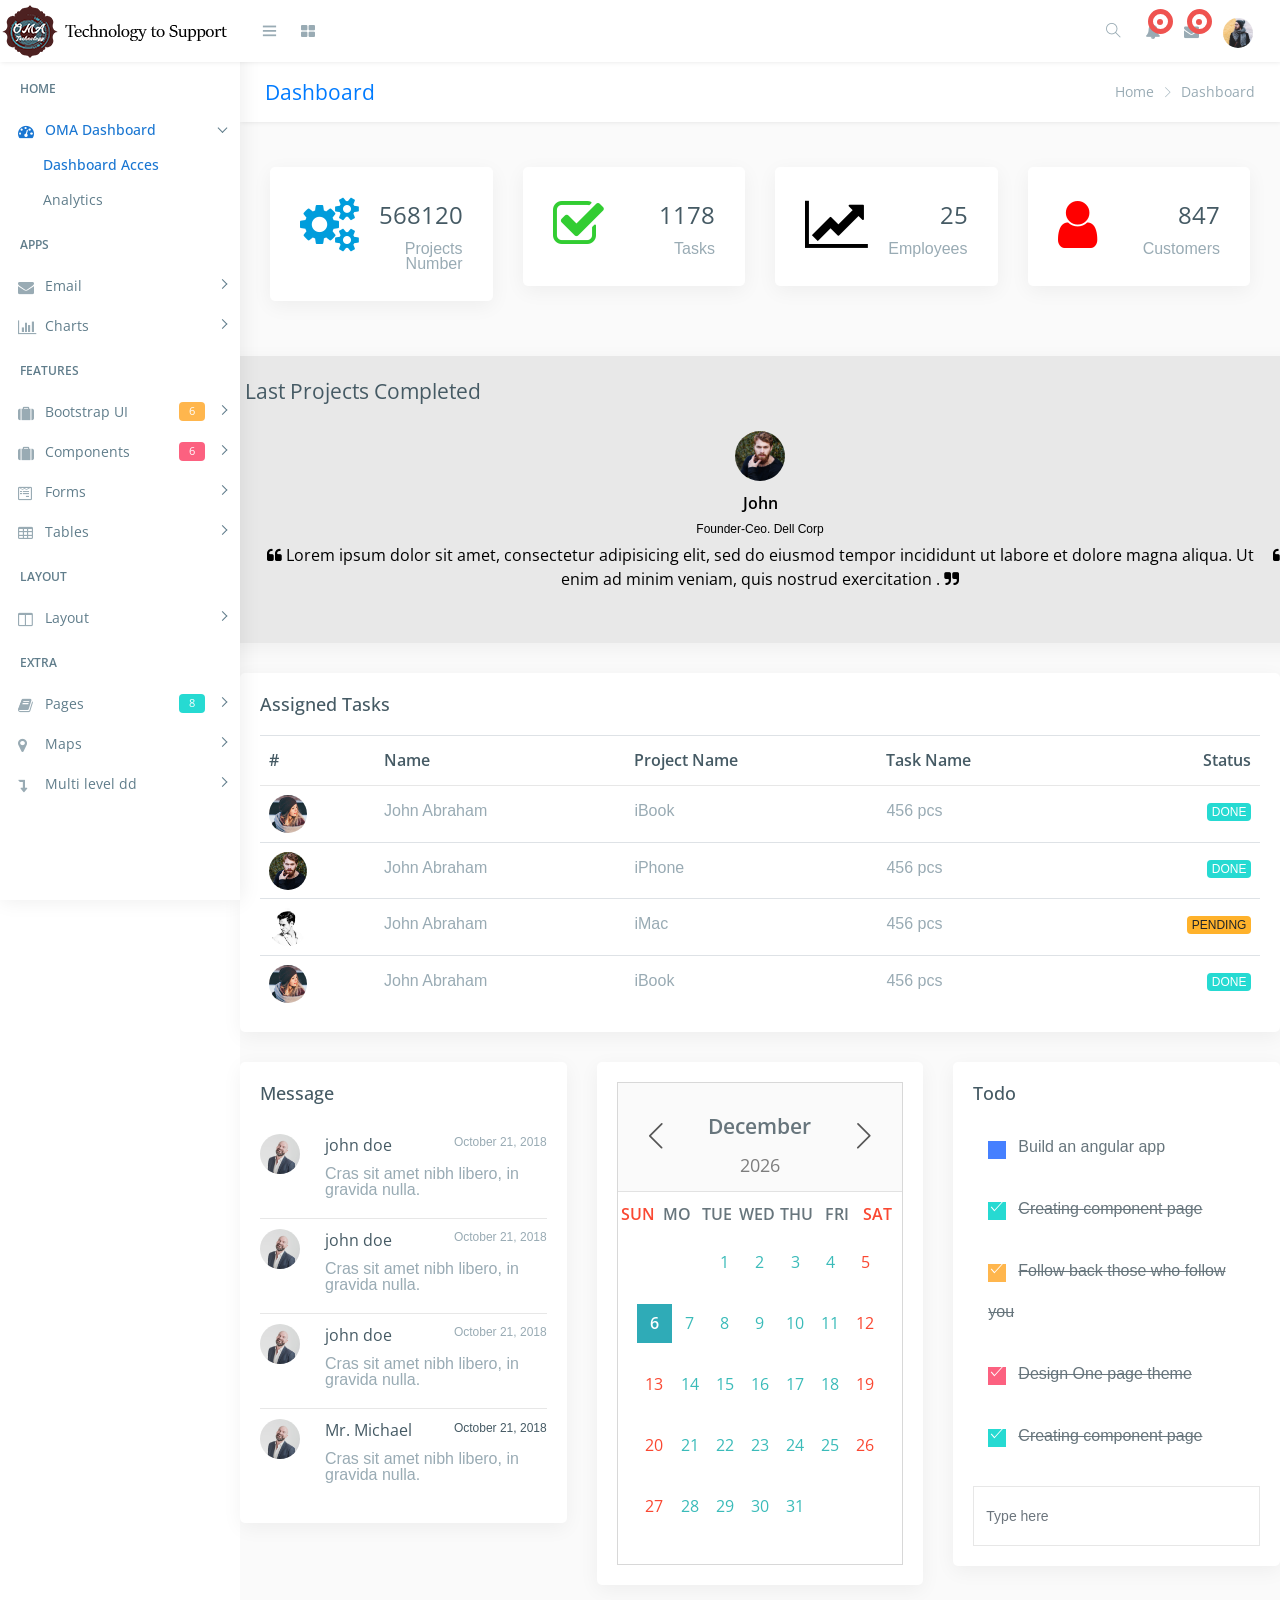
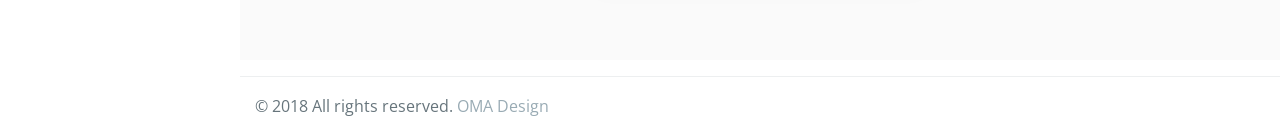
==== servlet2/src/main/webapp/PanelWeb/index.html @ 23dcfbc8 "Database r" ====
<!DOCTYPE html>
<html lang="en">

<head>
    <meta charset="utf-8">
    <meta http-equiv="X-UA-Compatible" content="IE=edge">
    <!-- Tell the browser to be responsive to screen width -->
    <meta name="viewport" content="width=device-width, initial-scale=1">
    <meta name="description" content="">
    <meta name="author" content="">
    <!-- Favicon icon -->
    <link rel="icon" type="image/png" sizes="16x16" href="images/favicon.png">
    <title>Technology to Support Open Managing Applicaton </title>
    <!-- Bootstrap Core CSS -->
    <link href="css/lib/bootstrap/bootstrap.min.css" rel="stylesheet">

    <!-- Custom CSS -->



    <link href="css/lib/calendar2/semantic.ui.min.css" rel="stylesheet">
    <link href="css/lib/calendar2/pignose.calendar.min.css" rel="stylesheet">
    <link href="css/lib/owl.carousel.min.css" rel="stylesheet" />
    <link href="css/lib/owl.theme.default.min.css" rel="stylesheet" />
    <link href="css/helper.css" rel="stylesheet">
    <link href="css/style.css" rel="stylesheet">
    <meta name="viewport" content="width=device-width, initial-scale=1">






    <!-- HTML5 Shim and Respond.js IE8 support of HTML5 elements and media queries -->
    <!-- WARNING: Respond.js doesn't work if you view the page via file:** -->
    <!--[if lt IE 9]>
    <script src="https:**oss.maxcdn.com/libs/html5shiv/3.7.0/html5shiv.js"></script>
    <script src="https:**oss.maxcdn.com/libs/respond.js/1.4.2/respond.min.js"></script>
    <![endif]-->
</head>

<body class="fix-header fix-sidebar">
<!-- Preloader - style you can find in spinners.css -->
<div class="preloader">
    <svg class="circular" viewBox="25 25 50 50">
        <circle class="path" cx="50" cy="50" r="20" fill="none" stroke-width="2" stroke-miterlimit="10" /> </svg>
</div>
<!-- Main wrapper  -->
<div id="main-wrapper">
    <!-- header header  -->
    <div class="header">
        <nav class="navbar top-navbar navbar-expand-md navbar-light">
            <!-- Logo -->
            <div class="navbar-header">
                <a class="navbar-brand" href="index.html">
                    <!-- Logo icon -->
                    <b><img src="images/logo.png" alt="homepage" class="dark-logo" /></b>
                    <!--End Logo icon -->
                    <!-- Logo text -->
                    <span><img src="images/logo-text.png" alt="homepage" class="dark-logo" /></span>
                </a>
            </div>
            <!-- End Logo -->
            <div class="navbar-collapse">
                <!-- toggle and nav items -->
                <ul class="navbar-nav mr-auto mt-md-0">
                    <!-- This is  -->
                    <li class="nav-item"> <a class="nav-link nav-toggler hidden-md-up text-muted  " href="javascript:void(0)"><i class="mdi mdi-menu"></i></a> </li>
                    <li class="nav-item m-l-10"> <a class="nav-link sidebartoggler hidden-sm-down text-muted  " href="javascript:void(0)"><i class="ti-menu"></i></a> </li>
                    <!-- Messages -->
                    <li class="nav-item dropdown mega-dropdown"> <a class="nav-link dropdown-toggle text-muted  " href="#" data-toggle="dropdown" aria-haspopup="true" aria-expanded="false"><i class="fa fa-th-large"></i></a>
                        <div class="dropdown-menu animated zoomIn">
                            <ul class="mega-dropdown-menu row">


                                <li class="col-lg-3  m-b-30">
                                    <h4 class="m-b-20">CONTACT US</h4>
                                    <!-- Contact -->
                                    <form>
                                        <div class="form-group">
                                            <input type="text" class="form-control" id="exampleInputname1" placeholder="Enter Name"> </div>
                                        <div class="form-group">
                                            <input type="email" class="form-control" placeholder="Enter email"> </div>
                                        <div class="form-group">
                                            <textarea class="form-control" id="exampleTextarea" rows="3" placeholder="Message"></textarea>
                                        </div>
                                        <button type="submit" class="btn btn-info">Submit</button>
                                    </form>
                                </li>
                                <li class="col-lg-3 col-xlg-3 m-b-30">
                                    <h4 class="m-b-20">List style</h4>
                                    <!-- List style -->
                                    <ul class="list-style-none">
                                        <li><a href="javascript:void(0)"><i class="fa fa-check text-success"></i> This Is Another Link</a></li>
                                        <li><a href="javascript:void(0)"><i class="fa fa-check text-success"></i> This Is Another Link</a></li>
                                        <li><a href="javascript:void(0)"><i class="fa fa-check text-success"></i> This Is Another Link</a></li>
                                        <li><a href="javascript:void(0)"><i class="fa fa-check text-success"></i> This Is Another Link</a></li>
                                        <li><a href="javascript:void(0)"><i class="fa fa-check text-success"></i> This Is Another Link</a></li>
                                    </ul>
                                </li>
                                <li class="col-lg-3 col-xlg-3 m-b-30">
                                    <h4 class="m-b-20">List style</h4>
                                    <!-- List style -->
                                    <ul class="list-style-none">
                                        <li><a href="javascript:void(0)"><i class="fa fa-check text-success"></i> This Is Another Link</a></li>
                                        <li><a href="javascript:void(0)"><i class="fa fa-check text-success"></i> This Is Another Link</a></li>
                                        <li><a href="javascript:void(0)"><i class="fa fa-check text-success"></i> This Is Another Link</a></li>
                                        <li><a href="javascript:void(0)"><i class="fa fa-check text-success"></i> This Is Another Link</a></li>
                                        <li><a href="javascript:void(0)"><i class="fa fa-check text-success"></i> This Is Another Link</a></li>
                                    </ul>
                                </li>
                                <li class="col-lg-3 col-xlg-3 m-b-30">
                                    <h4 class="m-b-20">List style</h4>
                                    <!-- List style -->
                                    <ul class="list-style-none">
                                        <li><a href="javascript:void(0)"><i class="fa fa-check text-success"></i> This Is Another Link</a></li>
                                        <li><a href="javascript:void(0)"><i class="fa fa-check text-success"></i> This Is Another Link</a></li>
                                        <li><a href="javascript:void(0)"><i class="fa fa-check text-success"></i> This Is Another Link</a></li>
                                        <li><a href="javascript:void(0)"><i class="fa fa-check text-success"></i> This Is Another Link</a></li>
                                        <li><a href="javascript:void(0)"><i class="fa fa-check text-success"></i> This Is Another Link</a></li>
                                    </ul>
                                </li>
                            </ul>
                        </div>
                    </li>
                    <!-- End Messages -->
                </ul>
                <!-- User profile and search -->
                <ul class="navbar-nav my-lg-0">

                    <!-- Search -->
                    <li class="nav-item hidden-sm-down search-box"> <a class="nav-link hidden-sm-down text-muted  " href="javascript:void(0)"><i class="ti-search"></i></a>
                        <form class="app-search">
                            <input type="text" class="form-control" placeholder="Search here"> <a class="srh-btn"><i class="ti-close"></i></a> </form>
                    </li>
                    <!-- Comment -->
                    <li class="nav-item dropdown">
                        <a class="nav-link dropdown-toggle text-muted text-muted  " href="#" data-toggle="dropdown" aria-haspopup="true" aria-expanded="false"> <i class="fa fa-bell"></i>
                            <div class="notify"> <span class="heartbit"></span> <span class="point"></span> </div>
                        </a>
                        <div class="dropdown-menu dropdown-menu-right mailbox animated zoomIn">
                            <ul>
                                <li>
                                    <div class="drop-title">Notifications</div>
                                </li>
                                <li>
                                    <div class="message-center">
                                        <!-- Message -->
                                        <a href="#">
                                            <div class="btn btn-danger btn-circle m-r-10"><i class="fa fa-link"></i></div>
                                            <div class="mail-contnet">
                                                <h5>This is title</h5> <span class="mail-desc">Just see the my new admin!</span> <span class="time">9:30 AM</span>
                                            </div>
                                        </a>
                                        <!-- Message -->
                                        <a href="#">
                                            <div class="btn btn-success btn-circle m-r-10"><i class="ti-calendar"></i></div>
                                            <div class="mail-contnet">
                                                <h5>This is another title</h5> <span class="mail-desc">Just a reminder that you have event</span> <span class="time">9:10 AM</span>
                                            </div>
                                        </a>
                                        <!-- Message -->
                                        <a href="#">
                                            <div class="btn btn-info btn-circle m-r-10"><i class="ti-settings"></i></div>
                                            <div class="mail-contnet">
                                                <h5>This is title</h5> <span class="mail-desc">You can customize this template as you want</span> <span class="time">9:08 AM</span>
                                            </div>
                                        </a>
                                        <!-- Message -->
                                        <a href="#">
                                            <div class="btn btn-primary btn-circle m-r-10"><i class="ti-user"></i></div>
                                            <div class="mail-contnet">
                                                <h5>This is another title</h5> <span class="mail-desc">Just see the my admin!</span> <span class="time">9:02 AM</span>
                                            </div>
                                        </a>
                                    </div>
                                </li>
                                <li>
                                    <a class="nav-link text-center" href="javascript:void(0);"> <strong>Check all notifications</strong> <i class="fa fa-angle-right"></i> </a>
                                </li>
                            </ul>
                        </div>
                    </li>
                    <!-- End Comment -->
                    <!-- Messages -->
                    <li class="nav-item dropdown">
                        <a class="nav-link dropdown-toggle text-muted  " href="#" id="2" data-toggle="dropdown" aria-haspopup="true" aria-expanded="false"> <i class="fa fa-envelope"></i>
                            <div class="notify"> <span class="heartbit"></span> <span class="point"></span> </div>
                        </a>
                        <div class="dropdown-menu dropdown-menu-right mailbox animated zoomIn" aria-labelledby="2">
                            <ul>
                                <li>
                                    <div class="drop-title">You have 4 new messages</div>
                                </li>
                                <li>
                                    <div class="message-center">
                                        <!-- Message -->
                                        <a href="#">
                                            <div class="user-img"> <img src="images/users/5.jpg" alt="user" class="img-circle"> <span class="profile-status online pull-right"></span> </div>
                                            <div class="mail-contnet">
                                                <h5>Michael Qin</h5> <span class="mail-desc">Just see the my admin!</span> <span class="time">9:30 AM</span>
                                            </div>
                                        </a>
                                        <!-- Message -->
                                        <a href="#">
                                            <div class="user-img"> <img src="images/users/2.jpg" alt="user" class="img-circle"> <span class="profile-status busy pull-right"></span> </div>
                                            <div class="mail-contnet">
                                                <h5>John Doe</h5> <span class="mail-desc">I've sung a song! See you at</span> <span class="time">9:10 AM</span>
                                            </div>
                                        </a>
                                        <!-- Message -->
                                        <a href="#">
                                            <div class="user-img"> <img src="images/users/3.jpg" alt="user" class="img-circle"> <span class="profile-status away pull-right"></span> </div>
                                            <div class="mail-contnet">
                                                <h5>Mr. John</h5> <span class="mail-desc">I am a singer!</span> <span class="time">9:08 AM</span>
                                            </div>
                                        </a>
                                        <!-- Message -->
                                        <a href="#">
                                            <div class="user-img"> <img src="images/users/4.jpg" alt="user" class="img-circle"> <span class="profile-status offline pull-right"></span> </div>
                                            <div class="mail-contnet">
                                                <h5>Michael Qin</h5> <span class="mail-desc">Just see the my admin!</span> <span class="time">9:02 AM</span>
                                            </div>
                                        </a>
                                    </div>
                                </li>
                                <li>
                                    <a class="nav-link text-center" href="javascript:void(0);"> <strong>See all e-Mails</strong> <i class="fa fa-angle-right"></i> </a>
                                </li>
                            </ul>
                        </div>
                    </li>
                    <!-- End Messages -->
                    <!-- Profile -->
                    <li class="nav-item dropdown">
                        <a class="nav-link dropdown-toggle text-muted  " href="#" data-toggle="dropdown" aria-haspopup="true" aria-expanded="false"><img src="images/users/5.jpg" alt="user" class="profile-pic" /></a>
                        <div class="dropdown-menu dropdown-menu-right animated zoomIn">
                            <ul class="dropdown-user">
                                <li><a href="#"><i class="ti-user"></i> Profile</a></li>
                                <li><a href="#"><i class="ti-wallet"></i> Balance</a></li>
                                <li><a href="#"><i class="ti-email"></i> Inbox</a></li>
                                <li><a href="#"><i class="ti-settings"></i> Setting</a></li>
                                <li><a href="../index.jsp"><i class="fa fa-power-off"></i> Logout</a></li>
                            </ul>
                        </div>
                    </li>
                </ul>
            </div>
        </nav>
    </div>
    <!-- End header header -->
    <!-- Left Sidebar  -->
    <div class="left-sidebar">
        <!-- Sidebar scroll-->
        <div class="scroll-sidebar">
            <!-- Sidebar navigation-->
            <nav class="sidebar-nav">
                <ul id="sidebarnav">
                    <li class="nav-devider"></li>
                    <li class="nav-label">Home</li>
                    <li> <a class="has-arrow  " href="index.html" aria-expanded="false"><i class="fa fa-tachometer"></i><span class="hide-menu">OMA Dashboard </span></a>
                        <ul aria-expanded="false" class="collapse">
                            <li><a href="index.html">Dashboard Acces </a></li>
                            <li><a href="index1.html">Analytics </a></li>
                        </ul>
                    </li>
                    <li class="nav-label">Apps</li>
                    <li> <a class="has-arrow  " href="#" aria-expanded="false"><i class="fa fa-envelope"></i><span class="hide-menu">Email</span></a>
                        <ul aria-expanded="false" class="collapse">
                            <li><a href="email-compose.html">Compose</a></li>
                            <li><a href="email-read.html">Read</a></li>
                            <li><a href="email-inbox.html">Inbox</a></li>
                        </ul>
                    </li>
                    <li> <a class="has-arrow  " href="#" aria-expanded="false"><i class="fa fa-bar-chart"></i><span class="hide-menu">Charts</span></a>
                        <ul aria-expanded="false" class="collapse">
                            <li><a href="chart-flot.html">Flot</a></li>
                            <li><a href="chart-morris.html">Morris</a></li>
                            <li><a href="chart-chartjs.html">ChartJs</a></li>
                            <li><a href="chart-chartist.html">Chartist </a></li>
                            <li><a href="chart-amchart.html">AmChart</a></li>
                            <li><a href="chart-echart.html">EChart</a></li>
                            <li><a href="chart-sparkline.html">Sparkline</a></li>
                            <li><a href="chart-peity.html">Peity</a></li>
                        </ul>
                    </li>
                    <li class="nav-label">Features</li>
                    <li> <a class="has-arrow  " href="#" aria-expanded="false"><i class="fa fa-suitcase"></i><span class="hide-menu">Bootstrap UI <span class="label label-rouded label-warning pull-right">6</span></span></a>
                        <ul aria-expanded="false" class="collapse">
                            <li><a href="ui-alert.html">Alert</a></li>
                            <li><a href="ui-button.html">Button</a></li>
                            <li><a href="ui-dropdown.html">Dropdown</a></li>
                            <li><a href="ui-progressbar.html">Progressbar</a></li>
                            <li><a href="ui-tab.html">Tab</a></li>
                            <li><a href="ui-typography.html">Typography</a></li>
                        </ul>
                    </li>
                    <li> <a class="has-arrow  " href="#" aria-expanded="false"><i class="fa fa-suitcase"></i><span class="hide-menu">Components <span class="label label-rouded label-danger pull-right">6</span></span></a>
                        <ul aria-expanded="false" class="collapse">
                            <li><a href="uc-calender.html">Calender</a></li>
                            <li><a href="uc-datamap.html">Datamap</a></li>
                            <li><a href="uc-nestedable.html">Nestedable</a></li>
                            <li><a href="uc-sweetalert.html">Sweetalert</a></li>
                            <li><a href="uc-toastr.html">Toastr</a></li>
                            <li><a href="uc-weather.html">Weather</a></li>
                        </ul>
                    </li>
                    <li> <a class="has-arrow  " href="#" aria-expanded="false"><i class="fa fa-wpforms"></i><span class="hide-menu">Forms</span></a>
                        <ul aria-expanded="false" class="collapse">
                            <li><a href="form-basic.html">Basic Forms</a></li>
                            <li><a href="form-layout.html">Form Layout</a></li>
                            <li><a href="form-validation.html">Form Validation</a></li>
                            <li><a href="form-editor.html">Editor</a></li>
                            <li><a href="form-dropzone.html">Dropzone</a></li>
                        </ul>
                    </li>
                    <li> <a class="has-arrow  " href="#" aria-expanded="false"><i class="fa fa-table"></i><span class="hide-menu">Tables</span></a>
                        <ul aria-expanded="false" class="collapse">
                            <li><a href="table-bootstrap.html">Basic Tables</a></li>
                            <li><a href="table-datatable.html">Data Tables</a></li>
                        </ul>
                    </li>
                    <li class="nav-label">Layout</li>
                    <li> <a class="has-arrow  " href="#" aria-expanded="false"><i class="fa fa-columns"></i><span class="hide-menu">Layout</span></a>
                        <ul aria-expanded="false" class="collapse">
                            <li><a href="layout-blank.html">Blank</a></li>
                            <li><a href="layout-boxed.html">Boxed</a></li>
                            <li><a href="layout-fix-header.html">Fix Header</a></li>
                            <li><a href="layout-fix-sidebar.html">Fix Sidebar</a></li>
                        </ul>
                    </li>
                    <li class="nav-label">EXTRA</li>
                    <li> <a class="has-arrow  " href="#" aria-expanded="false"><i class="fa fa-book"></i><span class="hide-menu">Pages <span class="label label-rouded label-success pull-right">8</span></span></a>
                        <ul aria-expanded="false" class="collapse">

                            <li><a href="#" class="has-arrow">Authentication <span class="label label-rounded label-success">6</span></a>
                                <ul aria-expanded="false" class="collapse">
                                    <li><a href="page-login.html">Login</a></li>
                                    <li><a href="page-register.html">Register</a></li>
                                    <li><a href="page-invoice.html">Invoice</a></li>
                                </ul>
                            </li>
                            <li><a href="#" class="has-arrow">Error Pages</a>
                                <ul aria-expanded="false" class="collapse">
                                    <li><a href="page-error-400.html">400</a></li>
                                    <li><a href="page-error-403.html">403</a></li>
                                    <li><a href="page-error-404.html">404</a></li>
                                    <li><a href="page-error-500.html">500</a></li>
                                    <li><a href="page-error-503.html">503</a></li>
                                </ul>
                            </li>
                        </ul>
                    </li>
                    <li> <a class="has-arrow  " href="#" aria-expanded="false"><i class="fa fa-map-marker"></i><span class="hide-menu">Maps</span></a>
                        <ul aria-expanded="false" class="collapse">
                            <li><a href="map-google.html">Google</a></li>
                            <li><a href="map-vector.html">Vector</a></li>
                        </ul>
                    </li>
                    <li> <a class="has-arrow  " href="#" aria-expanded="false"><i class="fa fa-level-down"></i><span class="hide-menu">Multi level dd</span></a>
                        <ul aria-expanded="false" class="collapse">
                            <li><a href="#">item 1.1</a></li>
                            <li><a href="#">item 1.2</a></li>
                            <li> <a class="has-arrow" href="#" aria-expanded="false">Menu 1.3</a>
                                <ul aria-expanded="false" class="collapse">
                                    <li><a href="#">item 1.3.1</a></li>
                                    <li><a href="#">item 1.3.2</a></li>
                                    <li><a href="#">item 1.3.3</a></li>
                                    <li><a href="#">item 1.3.4</a></li>
                                </ul>
                            </li>
                            <li><a href="#">item 1.4</a></li>
                        </ul>
                    </li>
                </ul>
            </nav>
            <!-- End Sidebar navigation -->
        </div>
        <!-- End Sidebar scroll-->
    </div>
    <!-- End Left Sidebar  -->
    <!-- Page wrapper  -->
    <div class="page-wrapper">
        <!-- Bread crumb -->
        <div class="row page-titles">
            <div class="col-md-5 align-self-center">
                <h3 class="text-primary">Dashboard</h3> </div>
            <div class="col-md-7 align-self-center">
                <ol class="breadcrumb">
                    <li class="breadcrumb-item"><a href="javascript:void(0)">Home</a></li>
                    <li class="breadcrumb-item active">Dashboard</li>
                </ol>
            </div>
        </div>
        <!-- End Bread crumb -->
        <!-- Container fluid  -->
        <div class="container-fluid">
            <!-- Start Page Content -->
            <div class="row">
                <div class="col-md-3">
                    <div class="card p-30">
                        <div class="media">
                            <div class="media-left meida media-middle">
                                <span><i class="fa fa-cogs" style="font-size:55px;color: rgb(0,157,220);"></i></span>
                            </div>
                            <div class="media-body media-text-right">
                                <h2>568120</h2>
                                <p class="m-b-0">Projects Number</p>
                            </div>
                        </div>
                    </div>
                </div>
                <div class="col-md-3">
                    <div class="card p-30">
                        <div class="media">
                            <div class="media-left meida media-middle">
                                <span><i class="fa fa-check-square-o" style="font-size:55px;color: rgb(50,205,50);"></i></span>
                            </div>
                            <div class="media-body media-text-right">
                                <h2>1178</h2>
                                <p class="m-b-0">Tasks</p>
                            </div>
                        </div>
                    </div>
                </div>
                <div class="col-md-3">
                    <div class="card p-30">
                        <div class="media">
                            <div class="media-left meida media-middle">
                                <span><i class="fa fa-line-chart"style="font-size:55px;color:black"></i></span>
                            </div>
                            <div class="media-body media-text-right">
                                <h2>25</h2>
                                <p class="m-b-0">Employees</p>
                            </div>
                        </div>
                    </div>
                </div>
                <div class="col-md-3">
                    <div class="card p-30">
                        <div class="media">
                            <div class="media-left meida media-middle">
                                <span><i class="fa fa-user" style="font-size:55px;color:red"></i></span>
                            </div>
                            <div class="media-body media-text-right">
                                <h2>847</h2>
                                <p class="m-b-0">Customers</p>
                            </div>
                        </div>
                    </div>

                </div>
            </div>

            <!-- column -->

            <!-- column -->

            <!-- column -->
        </div>

        <div class="row">

            <div class="col-lg-0">

                <div class="card bg-dark">
                    <h3>Last Projects Completed </h3>

                    <div class="testimonial-widget-one p-17">
                        <div class="testimonial-widget-one owl-carousel owl-theme">
                            <div class="item">
                                <div class="testimonial-content">
                                    <img class="testimonial-author-img" src="images/avatar/2.jpg" alt="" />
                                    <div class="testimonial-author">John</div>
                                    <div class="testimonial-author-position">Founder-Ceo. Dell Corp</div>

                                    <div class="testimonial-text">
                                        <i class="fa fa-quote-left"></i>  Lorem ipsum dolor sit amet, consectetur adipisicing elit, sed do eiusmod tempor incididunt ut labore et dolore magna aliqua. Ut enim ad minim veniam, quis nostrud exercitation .
                                        <i class="fa fa-quote-right"></i>
                                    </div>
                                </div>
                            </div>
                            <div class="item">
                                <div class="testimonial-content">
                                    <img class="testimonial-author-img" src="images/avatar/3.jpg" alt="" />
                                    <div class="testimonial-author">Abraham</div>
                                    <div class="testimonial-author-position">Founder-Ceo. Dell Corp</div>

                                    <div class="testimonial-text">
                                        <i class="fa fa-quote-left"></i>  Lorem ipsum dolor sit amet, consectetur adipisicing elit, sed do eiusmod tempor incididunt ut labore et dolore magna aliqua. Ut enim ad minim veniam, quis nostrud exercitation .
                                        <i class="fa fa-quote-right"></i>
                                    </div>
                                </div>
                            </div>
                            <div class="item">
                                <div class="testimonial-content">
                                    <img class="testimonial-author-img" src="images/avatar/1.jpg" alt="" />
                                    <div class="testimonial-author">Lincoln</div>
                                    <div class="testimonial-author-position">Founder-Ceo. Dell Corp</div>

                                    <div class="testimonial-text">
                                        <i class="fa fa-quote-left"></i>  Lorem ipsum dolor sit amet, consectetur adipisicing elit, sed do eiusmod tempor incididunt ut labore et dolore magna aliqua. Ut enim ad minim veniam, quis nostrud exercitation .
                                        <i class="fa fa-quote-right"></i>
                                    </div>
                                </div>
                            </div>
                            <div class="item">
                                <div class="testimonial-content">
                                    <img class="testimonial-author-img" src="images/avatar/4.jpg" alt="" />
                                    <div class="testimonial-author">TYRION LANNISTER</div>
                                    <div class="testimonial-author-position">Founder-Ceo. Dell Corp</div>

                                    <div class="testimonial-text">
                                        <i class="fa fa-quote-left"></i>  Lorem ipsum dolor sit amet, consectetur adipisicing elit, sed do eiusmod tempor incididunt ut labore et dolore magna aliqua. Ut enim ad minim veniam, quis nostrud exercitation .
                                        <i class="fa fa-quote-right"></i>
                                    </div>
                                </div>
                            </div>
                            <div class="item">
                                <div class="testimonial-content">
                                    <img class="testimonial-author-img" src="images/avatar/5.jpg" alt="" />
                                    <div class="testimonial-author">TYRION LANNISTER</div>
                                    <div class="testimonial-author-position">Founder-Ceo. Dell Corp</div>

                                    <div class="testimonial-text">
                                        <i class="fa fa-quote-left"></i>  Lorem ipsum dolor sit amet, consectetur adipisicing elit, sed do eiusmod tempor incididunt ut labore et dolore magna aliqua. Ut enim ad minim veniam, quis nostrud exercitation .
                                        <i class="fa fa-quote-right"></i>
                                    </div>
                                </div>
                            </div>
                            <div class="item">
                                <div class="testimonial-content">
                                    <img class="testimonial-author-img" src="images/avatar/6.jpg" alt="" />
                                    <div class="testimonial-author">TYRION LANNISTER</div>
                                    <div class="testimonial-author-position">Founder-Ceo. Dell Corp</div>

                                    <div class="testimonial-text">
                                        <i class="fa fa-quote-left"></i>  Lorem ipsum dolor sit amet, consectetur adipisicing elit, sed do eiusmod tempor incididunt ut labore et dolore magna aliqua. Ut enim ad minim veniam, quis nostrud exercitation .
                                        <i class="fa fa-quote-right"></i>
                                    </div>
                                </div>
                            </div>
                        </div>
                    </div>
                </div>
            </div>
            <div class="col-lg-12">
                <div class="card">
                    <div class="card-title">
                        <h4>Assigned Tasks </h4>
                    </div>
                    <div class="card-body">
                        <div class="table-responsive">
                            <table class="table">
                                <thead>
                                <tr>
                                    <th>#</th>
                                    <th>Name</th>
                                    <th>Project Name</th>
                                    <th>Task Name</th>
                                    <th>Status</th>
                                </tr>
                                </thead>
                                <tbody>

                                <tr>
                                    <td>
                                        <div class="round-img">
                                            <a href=""><img src="images/avatar/4.jpg" alt=""></a>
                                        </div>
                                    </td>
                                    <td>John Abraham</td>
                                    <td><span>iBook</span></td>
                                    <td><span>456 pcs</span></td>
                                    <td><span class="badge badge-success">Done</span></td>
                                </tr>
                                <tr>
                                    <td>
                                        <div class="round-img">
                                            <a href=""><img src="images/avatar/2.jpg" alt=""></a>
                                        </div>
                                    </td>
                                    <td>John Abraham</td>
                                    <td><span>iPhone</span></td>
                                    <td><span>456 pcs</span></td>
                                    <td><span class="badge badge-success">Done</span></td>
                                </tr>
                                <tr>
                                    <td>
                                        <div class="round-img">
                                            <a href=""><img src="images/avatar/3.jpg" alt=""></a>
                                        </div>
                                    </td>
                                    <td>John Abraham</td>
                                    <td><span>iMac</span></td>
                                    <td><span>456 pcs</span></td>
                                    <td><span class="badge badge-warning">Pending</span></td>
                                </tr>
                                <tr>
                                    <td>
                                        <div class="round-img">
                                            <a href=""><img src="images/avatar/4.jpg" alt=""></a>
                                        </div>
                                    </td>
                                    <td>John Abraham</td>
                                    <td><span>iBook</span></td>
                                    <td><span>456 pcs</span></td>
                                    <td><span class="badge badge-success">Done</span></td>
                                </tr>
                                </tbody>
                            </table>
                        </div>
                    </div>
                </div>
            </div>
        </div>


        <div class="row">
            <div class="col-lg-8">
                <div class="row">
                    <div class="col-lg-6">
                        <div class="card">
                            <div class="card-title">
                                <h4>Message </h4>
                            </div>
                            <div class="recent-comment">
                                <div class="media">
                                    <div class="media-left">
                                        <a href="#"><img alt="..." src="images/avatar/1.jpg" class="media-object"></a>
                                    </div>
                                    <div class="media-body">
                                        <h4 class="media-heading">john doe</h4>
                                        <p>Cras sit amet nibh libero, in gravida nulla. </p>
                                        <p class="comment-date">October 21, 2018</p>
                                    </div>
                                </div>
                                <div class="media">
                                    <div class="media-left">
                                        <a href="#"><img alt="..." src="images/avatar/1.jpg" class="media-object"></a>
                                    </div>
                                    <div class="media-body">
                                        <h4 class="media-heading">john doe</h4>
                                        <p>Cras sit amet nibh libero, in gravida nulla. </p>
                                        <p class="comment-date">October 21, 2018</p>
                                    </div>
                                </div>

                                <div class="media">
                                    <div class="media-left">
                                        <a href="#"><img alt="..." src="images/avatar/1.jpg" class="media-object"></a>
                                    </div>
                                    <div class="media-body">
                                        <h4 class="media-heading">john doe</h4>
                                        <p>Cras sit amet nibh libero, in gravida nulla. </p>
                                        <p class="comment-date">October 21, 2018</p>
                                    </div>
                                </div>

                                <div class="media no-border">
                                    <div class="media-left">
                                        <a href="#"><img alt="..." src="images/avatar/1.jpg" class="media-object"></a>
                                    </div>
                                    <div class="media-body">
                                        <h4 class="media-heading">Mr. Michael</h4>
                                        <p>Cras sit amet nibh libero, in gravida nulla. </p>
                                        <div class="comment-date">October 21, 2018</div>
                                    </div>
                                </div>
                            </div>
                        </div>
                        <!-- /# card -->
                    </div>
                    <!-- /# column -->
                    <div class="col-lg-6">
                        <div class="card">
                            <div class="card-body">
                                <div class="year-calendar"></div>
                            </div>
                        </div>
                    </div>


                </div>
            </div>

            <div class="col-lg-4">
                <div class="card">
                    <div class="card-body">
                        <h4 class="card-title">Todo</h4>
                        <div class="card-content">
                            <div class="todo-list">
                                <div class="tdl-holder">
                                    <div class="tdl-content">
                                        <ul>
                                            <li>
                                                <label>
                                                    <input type="checkbox"><i class="bg-primary"></i><span>Build an angular app</span>
                                                    <a href='#' class="ti-close"></a>
                                                </label>
                                            </li>
                                            <li>
                                                <label>
                                                    <input type="checkbox" checked><i class="bg-success"></i><span>Creating component page</span>
                                                    <a href='#' class="ti-close"></a>
                                                </label>
                                            </li>
                                            <li>
                                                <label>
                                                    <input type="checkbox" checked><i class="bg-warning"></i><span>Follow back those who follow you</span>
                                                    <a href='#' class="ti-close"></a>
                                                </label>
                                            </li>
                                            <li>
                                                <label>
                                                    <input type="checkbox" checked><i class="bg-danger"></i><span>Design One page theme</span>
                                                    <a href='#' class="ti-close"></a>
                                                </label>
                                            </li>

                                            <li>
                                                <label>
                                                    <input type="checkbox" checked><i class="bg-success"></i><span>Creating component page</span>
                                                    <a href='#' class="ti-close"></a>
                                                </label>
                                            </li>
                                        </ul>
                                    </div>
                                    <input type="text" class="tdl-new form-control" placeholder="Type here">
                                </div>
                            </div>
                        </div>
                    </div>
                </div>
            </div>

        </div>


        <!-- End PAge Content -->
    </div>
    <!-- End Container fluid  -->
    <!-- footer -->
    <footer class="footer"> © 2018 All rights reserved. <a href="#">OMA Design</a></footer>
    <!-- End footer -->
</div>
<!-- End Page wrapper  -->
</div>
<!-- End Wrapper -->
<!-- All Jquery -->
<script src="js/lib/jquery/jquery.min.js"></script>
<!-- Bootstrap tether Core JavaScript -->
<script src="js/lib/bootstrap/js/popper.min.js"></script>
<script src="js/lib/bootstrap/js/bootstrap.min.js"></script>
<!-- slimscrollbar scrollbar JavaScript -->
<script src="js/jquery.slimscroll.js"></script>
<!--Menu sidebar -->
<script src="js/sidebarmenu.js"></script>
<!--stickey kit -->
<script src="js/lib/sticky-kit-master/dist/sticky-kit.min.js"></script>
<!--Custom JavaScript -->


<!-- Amchart -->
<script src="js/lib/morris-chart/raphael-min.js"></script>
<script src="js/lib/morris-chart/morris.js"></script>
<script src="js/lib/morris-chart/dashboard1-init.js"></script>


<script src="js/lib/calendar-2/moment.latest.min.js"></script>
<!-- scripit init-->
<script src="js/lib/calendar-2/semantic.ui.min.js"></script>
<!-- scripit init-->
<script src="js/lib/calendar-2/prism.min.js"></script>
<!-- scripit init-->
<script src="js/lib/calendar-2/pignose.calendar.min.js"></script>
<!-- scripit init-->
<script src="js/lib/calendar-2/pignose.init.js"></script>

<script src="js/lib/owl-carousel/owl.carousel.min.js"></script>
<script src="js/lib/owl-carousel/owl.carousel-init.js"></script>
<script src="js/scripts.js"></script>
<!-- scripit init-->



<script src="js/custom.min.js"></script>

</body>

</html>
---- servlet2/src/main/webapp/PanelWeb/css/lib/calendar2/pignose.calendar.min.css ----
[class*=" icon-"], [class^=icon-] {
    font-family: fontawesome;
    speak: none;
    font-style: normal;
    font-weight: 400;
    font-variant: normal;
    text-transform: none;
    line-height: 1;
    -webkit-font-smoothing: antialiased;
    -moz-osx-font-smoothing: grayscale;
}

.calendar {
    float: none;
    !important
}

.icon-arrow-left:before {
    content: '\f104';
}

.icon-arrow-right:before {
    content: '\f105'
}

.pignose-calendar {
    width: 100%;
    background-color: #fff;
    border: 1px solid #d8d8d8;
    font-size: 100%;
}

.pignose-calendar .pignose-calendar-top {
    padding: 2.6em 0;
    background-color: #fafafa;
    border-bottom: 1px solid #e2e2e2;
    position: relative;
    overflow: hidden
}

.pignose-calendar .pignose-calendar-top .pignose-calendar-top-date {
    position: absolute;
    top: 0;
    left: 0;
    width: 100%;
    height: 100%;
    padding: 1.8em 0;
    text-align: center;
    text-transform: uppercase;
    box-sizing: border-box;
    -o-box-sizing: border-box;
    -moz-box-sizing: border-box;
    -webkit-box-sizing: border-box
}

.pignose-calendar .pignose-calendar-top .pignose-calendar-top-month, .pignose-calendar .pignose-calendar-top .pignose-calendar-top-year {
    display: block;
    text-align: center
}

.pignose-calendar .pignose-calendar-top .pignose-calendar-top-year {
    font-size: 115%;
    color: rgba(0, 0, 0, .5);
}

.pignose-calendar .pignose-calendar-top .pignose-calendar-top-month {
    margin-bottom: .4em;
    font-size: 130%;
    font-weight: 600;
    text-transform: capitalize;
}

.pignose-calendar .pignose-calendar-top .pignose-calendar-top-nav {
    display: inline-block;
    width: 1.6em;
    height: 1.6em;
    position: relative;
    z-index: 5;
    text-decoration: none
}

.pignose-calendar .pignose-calendar-top .pignose-calendar-top-nav .pignose-calendar-top-value {
    display: inline-block;
    color: #777;
    font-size: 115%;
    font-weight: 600;
    vertical-align: middle;
    margin-top: -10px
}

.pignose-calendar .pignose-calendar-top .pignose-calendar-top-nav .pignose-calendar-top-icon {
    color: #555;
    font-size: 160%;
}

.pignose-calendar .pignose-calendar-top .pignose-calendar-top-nav.pignose-calendar-top-prev {
    float: left;
    margin-left: 1.6em
}

.pignose-calendar .pignose-calendar-top .pignose-calendar-top-nav.pignose-calendar-top-next {
    float: right;
    margin-right: 1.6em
}

.pignose-calendar .pignose-calendar-top .pignose-calendar-top-nav.pignose-calendar-top-prev .pignose-calendar-top-value {
    margin-left: .2em
}

.pignose-calendar .pignose-calendar-top .pignose-calendar-top-nav.pignose-calendar-top-next .pignose-calendar-top-value {
    margin-right: .2em
}

.pignose-calendar .pignose-calendar-header {
    padding: 0;
    margin-top: 0;
    font-weight: 600;
    overflow: hidden
}

.pignose-calendar .pignose-calendar-body {
    padding: 1.2em
}

.pignose-calendar .pignose-calendar-header .pignose-calendar-week {
    float: left;
    width: 14%;
    height: 1.8em;
    text-align: center;
    line-height: 2.8em;
    -webkit-box-sizing: border-box;
    box-sizing: border-box;
    text-transform: capitalize;
}

.pignose-calendar .pignose-calendar-header .pignose-calendar-week.pignose-calendar-week-sat, .pignose-calendar .pignose-calendar-header .pignose-calendar-week.pignose-calendar-week-sun {
    color: #fa4832
}

.pignose-calendar .pignose-calendar-header .pignose-calendar-week:last-child {
    width: 14.32%
}

.pignose-calendar .pignose-calendar-body .pignose-calendar-row {
    overflow: hidden
}

.pignose-calendar-unit {
    float: left;
    display: block;
    height: 3.8em;
    width: 14.28%;
    text-align: center;
    line-height: 2.8em;
    -webkit-box-sizing: border-box;
    box-sizing: border-box
}

.pignose-calendar-unit .pignose-calendar-button-schedule-container {
    line-height: .5em
}

.pignose-calendar-unit .pignose-calendar-button-schedule-container .pignose-calendar-button-schedule-pin {
    display: inline-block;
    background-color: #777;
    width: .5em;
    height: .5em;
    border-radius: 50%;
    margin-right: .2em
}

.pignose-calendar-unit .pignose-calendar-button-schedule-container .pignose-calendar-button-schedule-pin:last-child {
    margin-right: 0
}

.pignose-calendar-unit a {
    display: inline-block;
    width: 100%;
    height: 2.4em;
    border-radius: 0;
    color: #3abbb9;
    line-height: 2.4em;
    text-align: center;
    text-decoration: none;
    -webkit-transition: background-color .3s ease, color .3s ease;
    transition: background-color .3s ease, color .3s ease
}

.pignose-calendar-unit.pignose-calendar-unit-disabled a {
    opacity: .5;
    background-color: #efefef
}

.pignose-calendar-unit a:active {
    background-color: #d8d8d8
}

.pignose-calendar-unit.pignose-calendar-unit-range a {
    background-color: #f1f1f1;
    border-radius: 0;
    width: 100%
}

.pignose-calendar-unit.pignose-calendar-unit-range.pignose-calendar-unit-disabled a {
    color: #b2b9bb;
    background-color: #e1e1e1
}

.pignose-calendar-unit.pignose-calendar-unit-range.pignose-calendar-unit-range-first a {
    border-top-left-radius: 1.2em;
    border-bottom-left-radius: 1.2em
}

.pignose-calendar-unit.pignose-calendar-unit-range.pignose-calendar-unit-range-last a {
    border-top-right-radius: 1.2em;
    border-bottom-right-radius: 1.2em
}

.pignose-calendar.pignose-calendar-default .pignose-calendar-body .pignose-calendar-row .pignose-calendar-unit.pignose-calendar-unit-toggle-active a, .pignose-calendar.pignose-calendar-reverse .pignose-calendar-body .pignose-calendar-row .pignose-calendar-unit.pignose-calendar-unit-toggle-inactive a {
    color: #ccc!important
}

.pignose-calendar-unit.pignose-calendar-unit-active a {
    background-color: #2fabb7;
    color: #fff;
    font-weight: 600;
}

.pignose-calendar-unit.pignose-calendar-unit-sat a, .pignose-calendar-unit.pignose-calendar-unit-sun a {
    color: #fa4832
}

.pignose-calendar-unit.pignose-calendar-unit-active.pignose-calendar-unit-sat a, .pignose-calendar-unit.pignose-calendar-unit-active.pignose-calendar-unit-sun a {
    color: #fff
}

.pignose-calendar-unit:last-child {
    width: 14.32%
}

.pignose-calendar-wrapper {
    display: none;
    position: fixed;
    width: 100%;
    max-width: 360px;
    top: 50%;
    left: 50%;
    border-radius: 2px;
    z-index: 50001;
    overflow: hidden;
    -webkit-box-shadow: 0 4px 16px rgba(0, 0, 0, 1);
    box-shadow: 0 4px 16px rgba(0, 0, 0, 1);
    transform: translate3d(0, 160px, 0);
    -o-transform: translate3d(0, 160px, 0);
    -moz-transform: translate3d(0, 160px, 0);
    -webkit-transform: translate3d(0, 160px, 0);
    opacity: 0;
    -webkit-transition: opacity .3s ease, transform .5s ease-out, -webkit-transform .5s ease-out;
    transition: opacity .3s ease, transform .5s ease-out, -webkit-transform .5s ease-out
}

.pignose-calendar-wrapper .pignose-calendar {
    border: none
}

.pignose-calendar-wrapper.pignose-calendar-wrapper-active {
    opacity: 1;
    -webkit-transform: translate3d(0, 0, 0);
    transform: translate3d(0, 0, 0)
}

.pignose-calendar-wrapper-overlay {
    background-color: #000;
    opacity: 0;
    -webkit-transition: opacity .3s ease;
    transition: opacity .3s ease;
    position: fixed;
    top: 0;
    left: 0;
    right: 0;
    bottom: 0;
    width: 100%;
    height: 100%;
    z-index: 50000
}

.pignose-calendar-wrapper-overlay.pignose-calendar-wrapper-overlay-active {
    opacity: .7
}

.pignose-calendar-wrapper .pignose-calendar .pignose-calendar-button-group {
    border-top: 1px solid #e2e2e2;
    overflow: hidden
}

.pignose-calendar-wrapper .pignose-calendar .pignose-calendar-button-group .pignose-calendar-button {
    width: 50%;
    display: block;
    float: left;
    height: 3.2em;
    text-align: center;
    line-height: 3.2em;
    color: #333;
    font-weight:����������������������������������������������������������������������������������������������������������������������������������������������������������������������������������������������������������������������������������������������������������������������������������������������������������������������������������������������������������������������������������������������������������������������������������������������������������������������������������������������������������������������������������������������������������������������������������������������������������������������������������������������������������������������������������������������������������������������������������������������������������������������������������������������������������������������������������������������������������������������������������������������������������������������������������������������������������������������������������������������������������������������������������������������������������������������������������������������������������������������������������������������������������������������������������������������������������������������������������������������������������������������������������������������������������������������������������������������������������������������������������������������������������������������������������������������������������������������������������������������������������������������������������������������������������������������������������������������������������������������������������������������������������������������������������������������������������������������������������������������������������������������������������������������������������������������������������������������������������������������������������������������������������������������������������������������������������������������������������������������������������������������������������������������������������������������������������������������������������������������������������������������������������������������������������������������������������������������������������������������������������������������������������������������������������������������������������������������������������������������������������������������������������������������������������������������������������������������������������������������������������������������������������������������������������������������������������������������������������������������������������������������������������������������������������������������������������������������������������������������������������������������������������������������������������������������������������������������������������������������������������������������������������������������������������������������������������������������������������������������������������������������������������������������������������������������������������������������������������������������������������������������������������������������������������������������������������������������������������������������������������������������������������������������������������������������������������������������������������������������������������������������������������������������������������������������������������������������������������������������������������������������������������������������������������������������������������������������������������������������������������������������������������������������������������������������������������������������������������������������������������������������������������������������������������������������������������������������������������������������������������������������������������������������������������������������������������������������������������������������������������������������������������������������������������������������������������������������������������������������������������������������������������������������������������������������������������������������������������������������������������������endar-wrapper .pignose-calendar.pignose-calendar-dark .pignose-calendar-button-group {
    border-top: 1px solid #373a3c;
    overflow: hidden
}

.pignose-calendar-wrapper .pignose-calendar.pignose-calendar-dark .pignose-calendar-button-group .pignose-calendar-button-apply {
    color: #fff;
    background-color: #36bec2
}

.pignose-calendar-wrapper .pignose-calendar.pignose-calendar-dark .pignose-calendar-button-group .pignose-calendar-button:hover {
    background-color: #5a5d62
}

.pignose-calendar.pignose-calendar-blue {
    border: none;
    background-color: transparent;
}

.pignose-calendar.pignose-calendar-blue .pignose-calendar-top {
    background-color: transparent;
}

.pignose-calendar.pignose-calendar-blue .pignose-calendar-header .pignose-calendar-week {
    color: #5c6270
}

.pignose-calendar.pignose-calendar-blue .pignose-calendar-body .pignose-calendar-row .pignose-calendar-unit.pignose-calendar-unit-sat a, .pignose-calendar.pignose-calendar-blue .pignose-calendar-body .pignose-calendar-row .pignose-calendar-unit.pignose-calendar-unit-sun a, .pignose-calendar.pignose-calendar-blue .pignose-calendar-header .pignose-calendar-week.pignose-calendar-week-sat, .pignose-calendar.pignose-calendar-blue .pignose-calendar-header .pignose-calendar-week.pignose-calendar-week-sun {
    color: #5E5E5E
}

.pignose-calendar.pignose-calendar-blue .pignose-calendar-body .pignose-calendar-row .pignose-calendar-unit a {
    color: #5c6270
}

.pignose-calendar.pignose-calendar-blue .pignose-calendar-body .pignose-calendar-row .pignose-calendar-unit.pignose-calendar-unit-disabled a {
    background-color: #efefef
}

.pignose-calendar.pignose-calendar-blue .pignose-calendar-body .pignose-calendar-row .pignose-calendar-unit.pignose-calendar-unit-active a {
    color: #fff;
    background-color: #FF2E44;
}

.pignose-calendar.pignose-calendar-blue .pignose-calendar-body .pignose-calendar-row .pignose-calendar-unit.pignose-calendar-unit-range a {
    background-color: #f1f1f1
}

.pignose-calendar.pignose-calendar-blue .pignose-calendar-body .pignose-calendar-row .pignose-calendar-unit.pignose-calendar-unit-range.pignose-calendar-unit-disabled a {
    background-color: #efefef
}

.pignose-calendar.pignose-calendar-blue .pignose-calendar-body .pignose-calendar-row .pignose-calendar-unit.pignose-calendar-unit-toggle a {
    color: #ccc
}
---- servlet2/src/main/webapp/PanelWeb/css/helper.css ----
/*  font  */

/*  font size */

.f-s-1 {font-size: 1px!important;}
.f-s-2 {font-size: 2px!important;}
.f-s-3 {font-size: 3px!important;}
.f-s-4 {font-size: 4px!important;}
.f-s-5 {font-size: 5px!important;}
.f-s-6 {font-size: 6px!important;}
.f-s-7 {font-size: 7px!important;}
.f-s-8 {font-size: 8px!important;}
.f-s-9 {font-size: 9px!important;}
.f-s-10 {font-size: 10px!important;}
.f-s-11 {font-size: 11px!important;}
.f-s-12 {font-size: 12px!important;}
.f-s-13 {font-size: 13px!important;}
.f-s-14 {font-size: 14px!important;}
.f-s-15 {font-size: 15px!important;}
.f-s-16 {font-size: 16px!important;}
.f-s-17 {font-size: 17px!important;}
.f-s-18 {font-size: 18px!important;}
.f-s-19 {font-size: 19px!important;}
.f-s-20 {font-size: 20px!important;}
.f-s-21 {font-size: 21px!important;}
.f-s-22 {font-size: 22px!important;}
.f-s-23 {font-size: 23px!important;}
.f-s-24 {font-size: 24px!important;}
.f-s-25 {font-size: 25px!important;}
.f-s-26 {font-size: 26px!important;}
.f-s-27 {font-size: 27px!important;}
.f-s-28 {font-size: 28px!important;}
.f-s-29 {font-size: 29px!important;}
.f-s-30 {font-size: 30px!important;}
.f-s-31 {font-size: 31px!important;}
.f-s-32 {font-size: 32px!important;}
.f-s-33 {font-size: 33px!important;}
.f-s-34 {font-size: 34px!important;}
.f-s-35 {font-size: 35px!important;}
.f-s-36 {font-size: 36px!important;}
.f-s-37 {font-size: 37px!important;}
.f-s-38 {font-size: 38px!important;}
.f-s-39 {font-size: 39px!important;}
.f-s-40 {font-size: 40px!important;}
.f-s-41 {font-size: 41px!important;}
.f-s-42 {font-size: 42px!important;}
.f-s-43 {font-size: 43px!important;}
.f-s-44 {font-size: 44px!important;}
.f-s-45 {font-size: 45px!important;}
.f-s-46 {font-size: 46px!important;}
.f-s-47 {font-size: 47px!important;}
.f-s-48 {font-size: 48px!important;}
.f-s-49 {font-size: 49px!important;}
.f-s-50 {font-size: 50px!important;}
.f-s-51 {font-size: 51px!important;}
.f-s-52 {font-size: 52px!important;}
.f-s-53 {font-size: 53px!important;}
.f-s-54 {font-size: 54px!important;}
.f-s-55 {font-size: 55px!important;}
.f-s-56 {font-size: 56px!important;}
.f-s-57 {font-size: 57px!important;}
.f-s-58 {font-size: 58px!important;}
.f-s-59 {font-size: 59px!important;}
.f-s-60 {font-size: 60px!important;}
.f-s-61 {font-size: 61px!important;}
.f-s-62 {font-size: 62px!important;}
.f-s-63 {font-size: 63px!important;}
.f-s-64 {font-size: 64px!important;}
.f-s-65 {font-size: 65px!important;}
.f-s-66 {font-size: 66px!important;}
.f-s-67 {font-size: 67px!important;}
.f-s-68 {font-size: 68px!important;}
.f-s-69 {font-size: 69px!important;}
.f-s-70 {font-size: 70px!important;}
.f-s-71 {font-size: 71px!important;}
.f-s-72 {font-size: 72px!important;}
.f-s-73 {font-size: 73px!important;}
.f-s-74 {font-size: 74px!important;}
.f-s-75 {font-size: 75px!important;}
.f-s-76 {font-size: 76px!important;}
.f-s-77 {font-size: 77px!important;}
.f-s-78 {font-size: 78px!important;}
.f-s-79 {font-size: 79px!important;}
.f-s-80 {font-size: 80px!important;}
.f-s-81 {font-size: 81px!important;}
.f-s-82 {font-size: 82px!important;}
.f-s-83 {font-size: 83px!important;}
.f-s-84 {font-size: 84px!important;}
.f-s-85 {font-size: 85px!important;}
.f-s-86 {font-size: 86px!important;}
.f-s-87 {font-size: 87px!important;}
.f-s-88 {font-size: 88px!important;}
.f-s-89 {font-size: 89px!important;}
.f-s-90 {font-size: 90px!important;}
.f-s-91 {font-size: 91px!important;}
.f-s-92 {font-size: 92px!important;}
.f-s-93 {font-size: 93px!important;}
.f-s-94 {font-size: 94px!important;}
.f-s-95 {font-size: 95px!important;}
.f-s-96 {font-size: 96px!important;}
.f-s-97 {font-size: 97px!important;}
.f-s-98 {font-size: 98px!important;}
.f-s-99 {font-size: 99px!important;}
.f-s-100 {font-size: 100px!important;}

/*   font weight */

.f-w-100 {font-weight: 100}
.f-w-200 {font-weight: 200}
.f-w-300 {font-weight: 300}
.f-w-400 {font-weight: 400}
.f-w-500 {font-weight: 500}
.f-w-600 {font-weight: 600}
.f-w-700 {font-weight: 700}
.f-w-800 {font-weight: 800}
.f-w-900 {font-weight: 900}


/*   margin  */

.m-0 {margin: 0px!important;}

/*   margin top  */

.m-t-0 {margin-top: 0px!important;}
.m-t-1 {margin-top: 1px!important;}
.m-t-2 {margin-top: 2px!important;}
.m-t-3 {margin-top: 3px!important;}
.m-t-4 {margin-top: 4px!important;}
.m-t-5 {margin-top: 5px!important;}
.m-t-6 {margin-top: 6px!important;}
.m-t-7 {margin-top: 7px!important;}
.m-t-8 {margin-top: 8px!important;}
.m-t-9 {margin-top: 9px!important;}
.m-t-10 {margin-top: 10px!important;}
.m-t-11 {margin-top: 11px!important;}
.m-t-12 {margin-top: 12px!important;}
.m-t-13 {margin-top: 13px!important;}
.m-t-14 {margin-top: 14px!important;}
.m-t-15 {margin-top: 15px!important;}
.m-t-16 {margin-top: 16px!important;}
.m-t-17 {margin-top: 17px!important;}
.m-t-18 {margin-top: 18px!important;}
.m-t-19 {margin-top: 19px!important;}
.m-t-20 {margin-top: 20px!important;}
.m-t-21 {margin-top: 21px!important;}
.m-t-22 {margin-top: 22px!important;}
.m-t-23 {margin-top: 23px!important;}
.m-t-24 {margin-top: 24px!important;}
.m-t-25 {margin-top: 25px!important;}
.m-t-26 {margin-top: 26px!important;}
.m-t-27 {margin-top: 27px!important;}
.m-t-28 {margin-top: 28px!important;}
.m-t-29 {margin-top: 29px!important;}
.m-t-30 {margin-top: 30px!important;}
.m-t-31 {margin-top: 31px!important;}
.m-t-32 {margin-top: 32px!important;}
.m-t-33 {margin-top: 33px!important;}
.m-t-34 {margin-top: 34px!important;}
.m-t-35 {margin-top: 35px!important;}
.m-t-36 {margin-top: 36px!important;}
.m-t-37 {margin-top: 37px!important;}
.m-t-38 {margin-top: 38px!important;}
.m-t-39 {margin-top: 39px!important;}
.m-t-40 {margin-top: 40px!important;}
.m-t-41 {margin-top: 41px!important;}
.m-t-42 {margin-top: 42px!important;}
.m-t-43 {margin-top: 43px!important;}
.m-t-44 {margin-top: 44px!important;}
.m-t-45 {margin-top: 45px!important;}
.m-t-46 {margin-top: 46px!important;}
.m-t-47 {margin-top: 47px!important;}
.m-t-48 {margin-top: 48px!important;}
.m-t-49 {margin-top: 49px!important;}
.m-t-50 {margin-top: 50px!important;}
.m-t-51 {margin-top: 51px!important;}
.m-t-52 {margin-top: 52px!important;}
.m-t-53 {margin-top: 53px!important;}
.m-t-54 {margin-top: 54px!important;}
.m-t-55 {margin-top: 55px!important;}
.m-t-56 {margin-top: 56px!important;}
.m-t-57 {margin-top: 57px!important;}
.m-t-58 {margin-top: 58px!important;}
.m-t-59 {margin-top: 59px!important;}
.m-t-60 {margin-top: 60px!important;}
.m-t-61 {margin-top: 61px!important;}
.m-t-62 {margin-top: 62px!important;}
.m-t-63 {margin-top: 63px!important;}
.m-t-64 {margin-top: 64px!important;}
.m-t-65 {margin-top: 65px!important;}
.m-t-66 {margin-top: 66px!important;}
.m-t-67 {margin-top: 67px!important;}
.m-t-68 {margin-top: 68px!important;}
.m-t-69 {margin-top: 69px!important;}
.m-t-70 {margin-top: 70px!important;}
.m-t-71 {margin-top: 71px!important;}
.m-t-72 {margin-top: 72px!important;}
.m-t-73 {margin-top: 73px!important;}
.m-t-74 {margin-top: 74px!important;}
.m-t-75 {margin-top: 75px!important;}
.m-t-76 {margin-top: 76px!important;}
.m-t-77 {margin-top: 77px!important;}
.m-t-78 {margin-top: 78px!important;}
.m-t-79 {margin-top: 79px!important;}
.m-t-80 {margin-top: 80px!important;}
.m-t-81 {margin-top: 81px!important;}
.m-t-82 {margin-top: 82px!important;}
.m-t-83 {margin-top: 83px!important;}
.m-t-84 {margin-top: 84px!important;}
.m-t-85 {margin-top: 85px!important;}
.m-t-86 {margin-top: 86px!important;}
.m-t-87 {margin-top: 87px!important;}
.m-t-88 {margin-top: 88px!important;}
.m-t-89 {margin-top: 89px!important;}
.m-t-90 {margin-top: 90px!important;}
.m-t-91 {margin-top: 91px!important;}
.m-t-92 {margin-top: 92px!important;}
.m-t-93 {margin-top: 93px!important;}
.m-t-94 {margin-top: 94px!important;}
.m-t-95 {margin-top: 95px!important;}
.m-t-96 {margin-top: 96px!important;}
.m-t-97 {margin-top: 97px!important;}
.m-t-98 {margin-top: 98px!important;}
.m-t-99 {margin-top: 99px!important;}
.m-t-100 {margin-top: 100px!important;}
.m-t-101 {margin-top: 101px!important;}
.m-t-102 {margin-top: 102px!important;}
.m-t-103 {margin-top: 103px!important;}
.m-t-104 {margin-top: 104px!important;}
.m-t-105 {margin-top: 105px!important;}
.m-t-106 {margin-top: 106px!important;}
.m-t-107 {margin-top: 107px!important;}
.m-t-108 {margin-top: 108px!important;}
.m-t-109 {margin-top: 109px!important;}
.m-t-110 {margin-top: 110px!important;}
.m-t-111 {margin-top: 111px!important;}
.m-t-112 {margin-top: 112px!important;}
.m-t-113 {margin-top: 113px!important;}
.m-t-114 {margin-top: 114px!important;}
.m-t-115 {margin-top: 115px!important;}
.m-t-116 {margin-top: 116px!important;}
.m-t-117 {margin-top: 117px!important;}
.m-t-118 {margin-top: 118px!important;}
.m-t-119 {margin-top: 119px!important;}
.m-t-120 {margin-top: 120px!important;}
.m-t-121 {margin-top: 121px!important;}
.m-t-122 {margin-top: 122px!important;}
.m-t-123 {margin-top: 123px!important;}
.m-t-124 {margin-top: 124px!important;}
.m-t-125 {margin-top: 125px!important;}
.m-t-126 {margin-top: 126px!important;}
.m-t-127 {margin-top: 127px!important;}
.m-t-128 {margin-top: 128px!important;}
.m-t-129 {margin-top: 129px!important;}
.m-t-130 {margin-top: 130px!important;}
.m-t-131 {margin-top: 131px!important;}
.m-t-132 {margin-top: 132px!important;}
.m-t-133 {margin-top: 133px!important;}
.m-t-134 {margin-top: 134px!important;}
.m-t-135 {margin-top: 135px!important;}
.m-t-136 {margin-top: 136px!important;}
.m-t-137 {margin-top: 137px!important;}
.m-t-138 {margin-top: 138px!important;}
.m-t-139 {margin-top: 139px!important;}
.m-t-140 {margin-top: 140px!important;}
.m-t-141 {margin-top: 141px!important;}
.m-t-142 {margin-top: 142px!important;}
.m-t-143 {margin-top: 143px!important;}
.m-t-144 {margin-top: 144px!important;}
.m-t-145 {margin-top: 145px!important;}
.m-t-146 {margin-top: 146px!important;}
.m-t-147 {margin-top: 147px!important;}
.m-t-148 {margin-top: 148px!important;}
.m-t-149 {margin-top: 149px!important;}
.m-t-150 {margin-top: 150px!important;}


/*   margin right  */

.m-r-0 {margin-right: 0px!important;}
.m-r-1 {margin-right: 1px!important;}
.m-r-2 {margin-right: 2px!important;}
.m-r-3 {margin-right: 3px!important;}
.m-r-4 {margin-right: 4px!important;}
.m-r-5 {margin-right: 5px!important;}
.m-r-6 {margin-right: 6px!important;}
.m-r-7 {margin-right: 7px!important;}
.m-r-8 {margin-right: 8px!important;}
.m-r-9 {margin-right: 9px!important;}
.m-r-10 {margin-right: 10px!important;}
.m-r-11 {margin-right: 11px!important;}
.m-r-12 {margin-right: 12px!important;}
.m-r-13 {margin-right: 13px!important;}
.m-r-14 {margin-right: 14px!important;}
.m-r-15 {margin-right: 15px!important;}
.m-r-16 {margin-right: 16px!important;}
.m-r-17 {margin-right: 17px!important;}
.m-r-18 {margin-right: 18px!important;}
.m-r-19 {margin-right: 19px!important;}
.m-r-20 {margin-right: 20px!important;}
.m-r-21 {margin-right: 21px!important;}
.m-r-22 {margin-right: 22px!important;}
.m-r-23 {margin-right: 23px!important;}
.m-r-24 {margin-right: 24px!important;}
.m-r-25 {margin-right: 25px!important;}
.m-r-26 {margin-right: 26px!important;}
.m-r-27 {margin-right: 27px!important;}
.m-r-28 {margin-right: 28px!important;}
.m-r-29 {margin-right: 29px!important;}
.m-r-30 {margin-right: 30px!important;}
.m-r-31 {margin-right: 31px!important;}
.m-r-32 {margin-right: 32px!important;}
.m-r-33 {margin-right: 33px!important;}
.m-r-34 {margin-right: 34px!important;}
.m-r-35 {margin-right: 35px!important;}
.m-r-36 {margin-right: 36px!important;}
.m-r-37 {margin-right: 37px!important;}
.m-r-38 {margin-right: 38px!important;}
.m-r-39 {margin-right: 39px!important;}
.m-r-40 {margin-right: 40px!important;}
.m-r-41 {margin-right: 4px!important;}
.m-r-42 {margin-right: 42px!important;}
.m-r-43 {margin-right: 43px!important;}
.m-r-44 {margin-right: 44px!important;}
.m-r-45 {margin-right: 45px!important;}
.m-r-46 {margin-right: 46px!important;}
.m-r-47 {margin-right: 47px!important;}
.m-r-48 {margin-right: 48px!important;}
.m-r-49 {margin-right: 49px!important;}
.m-r-50 {margin-right: 50px!important;}
.m-r-51 {margin-right: 51px!important;}
.m-r-52 {margin-right: 52px!important;}
.m-r-53 {margin-right: 53px!important;}
.m-r-54 {margin-right: 54px!important;}
.m-r-55 {margin-right: 55px!important;}
.m-r-56 {margin-right: 56px!important;}
.m-r-57 {margin-right: 57px!important;}
.m-r-58 {margin-right: 58px!important;}
.m-r-59 {margin-right: 59px!important;}
.m-r-60 {margin-right: 60px!important;}
.m-r-61 {margin-right: 61px!important;}
.m-r-62 {margin-right: 62px!important;}
.m-r-63 {margin-right: 63px!important;}
.m-r-64 {margin-right: 64px!important;}
.m-r-65 {margin-right: 65px!important;}
.m-r-66 {margin-right: 66px!important;}
.m-r-67 {margin-right: 67px!important;}
.m-r-68 {margin-right: 68px!important;}
.m-r-69 {margin-right: 69px!important;}
.m-r-70 {margin-right: 70px!important;}
.m-r-71 {margin-right: 71px!important;}
.m-r-72 {margin-right: 72px!important;}
.m-r-73 {margin-right: 73px!important;}
.m-r-74 {margin-right: 74px!important;}
.m-r-75 {margin-right: 75px!important;}
.m-r-76 {margin-right: 76px!important;}
.m-r-77 {margin-right: 77px!important;}
.m-r-78 {margin-right: 78px!important;}
.m-r-79 {margin-right: 79px!important;}
.m-r-80 {margin-right: 80px!important;}
.m-r-81 {margin-right: 81px!important;}
.m-r-82 {margin-right: 82px!important;}
.m-r-83 {margin-right: 83px!important;}
.m-r-84 {margin-right: 84px!important;}
.m-r-85 {margin-right: 85px!important;}
.m-r-86 {margin-right: 86px!important;}
.m-r-87 {margin-right: 87px!important;}
.m-r-88 {margin-right: 88px!important;}
.m-r-89 {margin-right: 89px!important;}
.m-r-90 {margin-right: 90px!important;}
.m-r-91 {margin-right: 91px!important;}
.m-r-92 {margin-right: 92px!important;}
.m-r-93 {margin-right: 93px!important;}
.m-r-94 {margin-right: 94px!important;}
.m-r-95 {margin-right: 95px!important;}
.m-r-96 {margin-right: 96px!important;}
.m-r-97 {margin-right: 97px!important;}
.m-r-98 {margin-right: 98px!important;}
.m-r-99 {margin-right: 99px!important;}
.m-r-100 {margin-right: 100px!important;}
.m-r-101 {margin-right: 101px!important;}
.m-r-102 {margin-right: 102px!important;}
.m-r-103 {margin-right: 103px!important;}
.m-r-104 {margin-right: 104px!important;}
.m-r-105 {margin-right: 105px!important;}
.m-r-106 {margin-right: 106px!important;}
.m-r-107 {margin-right: 107px!important;}
.m-r-108 {margin-right: 108px!important;}
.m-r-109 {margin-right: 109px!important;}
.m-r-110 {margin-right: 110px!important;}
.m-r-111 {margin-right: 111px!important;}
.m-r-112 {margin-right: 112px!important;}
.m-r-113 {margin-right: 113px!important;}
.m-r-114 {margin-right: 114px!important;}
.m-r-115 {margin-right: 115px!important;}
.m-r-116 {margin-right: 116px!important;}
.m-r-117 {margin-right: 117px!important;}
.m-r-118 {margin-right: 118px!important;}
.m-r-119 {margin-right: 119px!important;}
.m-r-120 {margin-right: 120px!important;}
.m-r-121 {margin-right: 121px!important;}
.m-r-122 {margin-right: 122px!important;}
.m-r-123 {margin-right: 123px!important;}
.m-r-124 {margin-right: 124px!important;}
.m-r-125 {margin-right: 125px!important;}
.m-r-126 {margin-right: 126px!important;}
.m-r-127 {margin-right: 127px!important;}
.m-r-128 {margin-right: 128px!important;}
.m-r-129 {margin-right: 129px!important;}
.m-r-130 {margin-right: 130px!important;}
.m-r-131 {margin-right: 131px!important;}
.m-r-132 {margin-right: 132px!important;}
.m-r-133 {margin-right: 133px!important;}
.m-r-134 {margin-right: 134px!important;}
.m-r-135 {margin-right: 135px!important;}
.m-r-136 {margin-right: 136px!important;}
.m-r-137 {margin-right: 137px!important;}
.m-r-138 {margin-right: 138px!important;}
.m-r-139 {margin-right: 139px!important;}
.m-r-140 {margin-right: 140px!important;}
.m-r-141 {margin-right: 141px!important;}
.m-r-142 {margin-right: 142px!important;}
.m-r-143 {margin-right: 143px!important;}
.m-r-144 {margin-right: 144px!important;}
.m-r-145 {margin-right: 145px!important;}
.m-r-146 {margin-right: 146px!important;}
.m-r-147 {margin-right: 147px!important;}
.m-r-148 {margin-right: 148px!important;}
.m-r-149 {margin-right: 149px!important;}
.m-r-150 {margin-right: 150px!important;}


/*   margin bottom  */

.m-b-0 {margin-bottom: 0px!important;}
.m-b-1 {margin-bottom: 1px!important;}
.m-b-2 {margin-bottom: 2px!important;}
.m-b-3 {margin-bottom: 3px!important;}
.m-b-4 {margin-bottom: 4px!important;}
.m-b-5 {margin-bottom: 5px!important;}
.m-b-6 {margin-bottom: 6px!important;}
.m-b-7 {margin-bottom: 7px!important;}
.m-b-8 {margin-bottom: 8px!important;}
.m-b-9 {margin-bottom: 9px!important;}
.m-b-10 {margin-bottom: 10px!important;}
.m-b-11 {margin-bottom: 11px!important;}
.m-b-12 {margin-bottom: 12px!important;}
.m-b-13 {margin-bottom: 13px!important;}
.m-b-14 {margin-bottom: 14px!important;}
.m-b-15 {margin-bottom: 15px!important;}
.m-b-16 {margin-bottom: 16px!important;}
.m-b-17 {margin-bottom: 17px!important;}
.m-b-18 {margin-bottom: 18px!important;}
.m-b-19 {margin-bottom: 19px!important;}
.m-b-20 {margin-bottom: 20px!important;}
.m-b-21 {margin-bottom: 21px!important;}
.m-b-22 {margin-bottom: 22px!important;}
.m-b-23 {margin-bottom: 23px!important;}
.m-b-24 {margin-bottom: 24px!important;}
.m-b-25 {margin-bottom: 25px!important;}
.m-b-26 {margin-bottom: 26px!important;}
.m-b-27 {margin-bottom: 27px!important;}
.m-b-28 {margin-bottom: 28px!important;}
.m-b-29 {margin-bottom: 29px!important;}
.m-b-30 {margin-bottom: 30px!important;}
.m-b-31 {margin-bottom: 31px!important;}
.m-b-32 {margin-bottom: 32px!important;}
.m-b-33 {margin-bottom: 33px!important;}
.m-b-34 {margin-bottom: 34px!important;}
.m-b-35 {margin-bottom: 35px!important;}
.m-b-36 {margin-bottom: 36px!important;}
.m-b-37 {margin-bottom: 37px!important;}
.m-b-38 {margin-bottom: 38px!important;}
.m-b-39 {margin-bottom: 39px!important;}
.m-b-40 {margin-bottom: 40px!important;}
.m-b-41 {margin-bottom: 4px!important;}
.m-b-42 {margin-bottom: 42px!important;}
.m-b-43 {margin-bottom: 43px!important;}
.m-b-44 {margin-bottom: 44px!important;}
.m-b-45 {margin-bottom: 45px!important;}
.m-b-46 {margin-bottom: 46px!important;}
.m-b-47 {margin-bottom: 47px!important;}
.m-b-48 {margin-bottom: 48px!important;}
.m-b-49 {margin-bottom: 49px!important;}
.m-b-50 {margin-bottom: 50px!important;}
.m-b-51 {margin-bottom: 51px!important;}
.m-b-52 {margin-bottom: 52px!important;}
.m-b-53 {margin-bottom: 53px!important;}
.m-b-54 {margin-bottom: 54px!important;}
.m-b-55 {margin-bottom: 55px!important;}
.m-b-56 {margin-bottom: 56px!important;}
.m-b-57 {margin-bottom: 57px!important;}
.m-b-58 {margin-bottom: 58px!important;}
.m-b-59 {margin-bottom: 59px!important;}
.m-b-60 {margin-bottom: 60px!important;}
.m-b-61 {margin-bottom: 61px!important;}
.m-b-62 {margin-bottom: 62px!important;}
.m-b-63 {margin-bottom: 63px!important;}
.m-b-64 {margin-bottom: 64px!important;}
.m-b-65 {margin-bottom: 65px!important;}
.m-b-66 {margin-bottom: 66px!important;}
.m-b-67 {margin-bottom: 67px!important;}
.m-b-68 {margin-bottom: 68px!important;}
.m-b-69 {margin-bottom: 69px!important;}
.m-b-70 {margin-bottom: 70px!important;}
.m-b-71 {margin-bottom: 71px!important;}
.m-b-72 {margin-bottom: 72px!important;}
.m-b-73 {margin-bottom: 73px!important;}
.m-b-74 {margin-bottom: 74px!important;}
.m-b-75 {margin-bottom: 75px!important;}
.m-b-76 {margin-bottom: 76px!important;}
.m-b-77 {margin-bottom: 77px!important;}
.m-b-78 {margin-bottom: 78px!important;}
.m-b-79 {margin-bottom: 79px!important;}
.m-b-80 {margin-bottom: 80px!important;}
.m-b-81 {margin-bottom: 81px!important;}
.m-b-82 {margin-bottom: 82px!important;}
.m-b-83 {margin-bottom: 83px!important;}
.m-b-84 {margin-bottom: 84px!important;}
.m-b-85 {margin-bottom: 85px!important;}
.m-b-86 {margin-bottom: 86px!important;}
.m-b-87 {margin-bottom: 87px!important;}
.m-b-88 {margin-bottom: 88px!important;}
.m-b-89 {margin-bottom: 89px!important;}
.m-b-90 {margin-bottom: 90px!important;}
.m-b-91 {margin-bottom: 91px!important;}
.m-b-92 {margin-bottom: 92px!important;}
.m-b-93 {margin-bottom: 93px!important;}
.m-b-94 {margin-bottom: 94px!important;}
.m-b-95 {margin-bottom: 95px!important;}
.m-b-96 {margin-bottom: 96px!important;}
.m-b-97 {margin-bottom: 97px!important;}
.m-b-98 {margin-bottom: 98px!important;}
.m-b-99 {margin-bottom: 99px!important;}
.m-b-100 {margin-bottom: 100px!important;}
.m-b-101 {margin-bottom: 101px!important;}
.m-b-102 {margin-bottom: 102px!important;}
.m-b-103 {margin-bottom: 103px!important;}
.m-b-104 {margin-bottom: 104px!important;}
.m-b-105 {margin-bottom: 105px!important;}
.m-b-106 {margin-bottom: 106px!important;}
.m-b-107 {margin-bottom: 107px!important;}
.m-b-108 {margin-bottom: 108px!important;}
.m-b-109 {margin-bottom: 109px!important;}
.m-b-110 {margin-bottom: 110px!important;}
.m-b-111 {margin-bottom: 111px!important;}
.m-b-112 {margin-bottom: 112px!important;}
.m-b-113 {margin-bottom: 113px!important;}
.m-b-114 {margin-bottom: 114px!important;}
.m-b-115 {margin-bottom: 115px!important;}
.m-b-116 {margin-bottom: 116px!important;}
.m-b-117 {margin-bottom: 117px!important;}
.m-b-118 {margin-bottom: 118px!important;}
.m-b-119 {margin-bottom: 119px!important;}
.m-b-120 {margin-bottom: 120px!important;}
.m-b-121 {margin-bottom: 121px!important;}
.m-b-122 {margin-bottom: 122px!important;}
.m-b-123 {margin-bottom: 123px!important;}
.m-b-124 {margin-bottom: 124px!important;}
.m-b-125 {margin-bottom: 125px!important;}
.m-b-126 {margin-bottom: 126px!important;}
.m-b-127 {margin-bottom: 127px!important;}
.m-b-128 {margin-bottom: 128px!important;}
.m-b-129 {margin-bottom: 129px!important;}
.m-b-130 {margin-bottom: 130px!important;}
.m-b-131 {margin-bottom: 131px!important;}
.m-b-132 {margin-bottom: 132px!important;}
.m-b-133 {margin-bottom: 133px!important;}
.m-b-134 {margin-bottom: 134px!important;}
.m-b-135 {margin-bottom: 135px!important;}
.m-b-136 {margin-bottom: 136px!important;}
.m-b-137 {margin-bottom: 137px!important;}
.m-b-138 {margin-bottom: 138px!important;}
.m-b-139 {margin-bottom: 139px!important;}
.m-b-140 {margin-bottom: 140px!important;}
.m-b-141 {margin-bottom: 141px!important;}
.m-b-142 {margin-bottom: 142px!important;}
.m-b-143 {margin-bottom: 143px!important;}
.m-b-144 {margin-bottom: 144px!important;}
.m-b-145 {margin-bottom: 145px!important;}
.m-b-146 {margin-bottom: 146px!important;}
.m-b-147 {margin-bottom: 147px!important;}
.m-b-148 {margin-bottom: 148px!important;}
.m-b-149 {margin-bottom: 149px!important;}
.m-b-150 {margin-bottom: 150px!important;}


/*   margin left  */

.m-l-0 {margin-left: 0px!important;}
.m-l-1 {margin-left: 1px!important;}
.m-l-2 {margin-left: 2px!important;}
.m-l-3 {margin-left: 3px!important;}
.m-l-4 {margin-left: 4px!important;}
.m-l-5 {margin-left: 5px!important;}
.m-l-6 {margin-left: 6px!important;}
.m-l-7 {margin-left: 7px!important;}
.m-l-8 {margin-left: 8px!important;}
.m-l-9 {margin-left: 9px!important;}
.m-l-10 {margin-left: 10px!important;}
.m-l-11 {margin-left: 11px!important;}
.m-l-12 {margin-left: 12px!important;}
.m-l-13 {margin-left: 13px!important;}
.m-l-14 {margin-left: 14px!important;}
.m-l-15 {margin-left: 15px!important;}
.m-l-16 {margin-left: 16px!important;}
.m-l-17 {margin-left: 17px!important;}
.m-l-18 {margin-left: 18px!important;}
.m-l-19 {margin-left: 19px!important;}
.m-l-20 {margin-left: 20px!important;}
.m-l-21 {margin-left: 21px!important;}
.m-l-22 {margin-left: 22px!important;}
.m-l-23 {margin-left: 23px!important;}
.m-l-24 {margin-left: 24px!important;}
.m-l-25 {margin-left: 25px!important;}
.m-l-26 {margin-left: 26px!important;}
.m-l-27 {margin-left: 27px!important;}
.m-l-28 {margin-left: 28px!important;}
.m-l-29 {margin-left: 29px!important;}
.m-l-30 {margin-left: 30px!important;}
.m-l-31 {margin-left: 31px!important;}
.m-l-32 {margin-left: 32px!important;}
.m-l-33 {margin-left: 33px!important;}
.m-l-34 {margin-left: 34px!important;}
.m-l-35 {margin-left: 35px!important;}
.m-l-36 {margin-left: 36px!important;}
.m-l-37 {margin-left: 37px!important;}
.m-l-38 {margin-left: 38px!important;}
.m-l-39 {margin-left: 39px!important;}
.m-l-40 {margin-left: 40px!important;}
.m-l-41 {margin-left: 4px!important;}
.m-l-42 {margin-left: 42px!important;}
.m-l-43 {margin-left: 43px!important;}
.m-l-44 {margin-left: 44px!important;}
.m-l-45 {margin-left: 45px!important;}
.m-l-46 {margin-left: 46px!important;}
.m-l-47 {margin-left: 47px!important;}
.m-l-48 {margin-left: 48px!important;}
.m-l-49 {margin-left: 49px!important;}
.m-l-50 {margin-left: 50px!important;}
.m-l-51 {margin-left: 51px!important;}
.m-l-52 {margin-left: 52px!important;}
.m-l-53 {margin-left: 53px!important;}
.m-l-54 {margin-left: 54px!important;}
.m-l-55 {margin-left: 55px!important;}
.m-l-56 {margin-left: 56px!important;}
.m-l-57 {margin-left: 57px!important;}
.m-l-58 {margin-left: 58px!important;}
.m-l-59 {margin-left: 59px!important;}
.m-l-60 {margin-left: 60px!important;}
.m-l-61 {margin-left: 61px!important;}
.m-l-62 {margin-left: 62px!important;}
.m-l-63 {margin-left: 63px!important;}
.m-l-64 {margin-left: 64px!important;}
.m-l-65 {margin-left: 65px!important;}
.m-l-66 {margin-left: 66px!important;}
.m-l-67 {margin-left: 67px!important;}
.m-l-68 {margin-left: 68px!important;}
.m-l-69 {margin-left: 69px!important;}
.m-l-70 {margin-left: 70px!important;}
.m-l-71 {margin-left: 71px!important;}
.m-l-72 {margin-left: 72px!important;}
.m-l-73 {margin-left: 73px!important;}
.m-l-74 {margin-left: 74px!important;}
.m-l-75 {margin-left: 75px!important;}
.m-l-76 {margin-left: 76px!important;}
.m-l-77 {margin-left: 77px!important;}
.m-l-78 {margin-left: 78px!important;}
.m-l-79 {margin-left: 79px!important;}
.m-l-80 {margin-left: 80px!important;}
.m-l-81 {margin-left: 81px!important;}
.m-l-82 {margin-left: 82px!important;}
.m-l-83 {margin-left: 83px!important;}
.m-l-84 {margin-left: 84px!important;}
.m-l-85 {margin-left: 85px!important;}
.m-l-86 {margin-left: 86px!important;}
.m-l-87 {margin-left: 87px!important;}
.m-l-88 {margin-left: 88px!important;}
.m-l-89 {margin-left: 89px!important;}
.m-l-90 {margin-left: 90px!important;}
.m-l-91 {margin-left: 91px!important;}
.m-l-92 {margin-left: 92px!important;}
.m-l-93 {margin-left: 93px!important;}
.m-l-94 {margin-left: 94px!important;}
.m-l-95 {margin-left: 95px!important;}
.m-l-96 {margin-left: 96px!important;}
.m-l-97 {margin-left: 97px!important;}
.m-l-98 {margin-left: 98px!important;}
.m-l-99 {margin-left: 99px!important;}
.m-l-100 {margin-left: 100px!important;}
.m-l-101 {margin-left: 101px!important;}
.m-l-102 {margin-left: 102px!important;}
.m-l-103 {margin-left: 103px!important;}
.m-l-104 {margin-left: 104px!important;}
.m-l-105 {margin-left: 105px!important;}
.m-l-106 {margin-left: 106px!important;}
.m-l-107 {margin-left: 107px!important;}
.m-l-108 {margin-left: 108px!important;}
.m-l-109 {margin-left: 109px!important;}
.m-l-110 {margin-left: 110px!important;}
.m-l-111 {margin-left: 111px!important;}
.m-l-112 {margin-left: 112px!important;}
.m-l-113 {margin-left: 113px!important;}
.m-l-114 {margin-left: 114px!important;}
.m-l-115 {margin-left: 115px!important;}
.m-l-116 {margin-left: 116px!important;}
.m-l-117 {margin-left: 117px!important;}
.m-l-118 {margin-left: 118px!important;}
.m-l-119 {margin-left: 119px!important;}
.m-l-120 {margin-left: 120px!important;}
.m-l-121 {margin-left: 121px!important;}
.m-l-122 {margin-left: 122px!important;}
.m-l-123 {margin-left: 123px!important;}
.m-l-124 {margin-left: 124px!important;}
.m-l-125 {margin-left: 125px!important;}
.m-l-126 {margin-left: 126px!important;}
.m-l-127 {margin-left: 127px!important;}
.m-l-128 {margin-left: 128px!important;}
.m-l-129 {margin-left: 129px!important;}
.m-l-130 {margin-left: 130px!important;}
.m-l-131 {margin-left: 131px!important;}
.m-l-132 {margin-left: 132px!important;}
.m-l-133 {margin-left: 133px!important;}
.m-l-134 {margin-left: 134px!important;}
.m-l-135 {margin-left: 135px!important;}
.m-l-136 {margin-left: 136px!important;}
.m-l-137 {margin-left: 137px!important;}
.m-l-138 {margin-left: 138px!important;}
.m-l-139 {margin-left: 139px!important;}
.m-l-140 {margin-left: 140px!important;}
.m-l-141 {margin-left: 141px!important;}
.m-l-142 {margin-left: 142px!important;}
.m-l-143 {margin-left: 143px!important;}
.m-l-144 {margin-left: 144px!important;}
.m-l-145 {margin-left: 145px!important;}
.m-l-146 {margin-left: 146px!important;}
.m-l-147 {margin-left: 147px!important;}
.m-l-148 {margin-left: 148px!important;}
.m-l-149 {margin-left: 149px!important;}
.m-l-150 {margin-left: 150px!important;}



/*   padding  */

.p-0 {padding: 0px!important; }
.p-5 {padding: 5px!important; }
.p-15 {padding: 15px!important; }
.p-20{padding: 20px!important; }
.p-22{padding: 22px!important; }
.p-17 {padding: 17px!important; }
.p-18 {padding: 18px!important; }
.p-30 {padding: 30px!important; }
.p-48 {padding: 48px!important; }


/*   padding top */

.p-t-0 {padding-top: 0px!important;}
.p-t-1 {padding-top: 1px!important;}
.p-t-2 {padding-top: 2px!important;}
.p-t-3 {padding-top: 3px!important;}
.p-t-4 {padding-top: 4px!important;}
.p-t-5 {padding-top: 5px!important;}
.p-t-6 {padding-top: 6px!important;}
.p-t-7 {padding-top: 7px!important;}
.p-t-8 {padding-top: 8px!important;}
.p-t-9 {padding-top: 9px!important;}
.p-t-10 {padding-top: 10px!important;}
.p-t-11 {padding-top: 11px!important;}
.p-t-12 {padding-top: 12px!important;}
.p-t-13 {padding-top: 13px!important;}
.p-t-14 {padding-top: 14px!important;}
.p-t-15 {padding-top: 15px!important;}
.p-t-16 {padding-top: 16px!important;}
.p-t-17 {padding-top: 17px!important;}
.p-t-18 {padding-top: 18px!important;}
.p-t-19 {padding-top: 19px!important;}
.p-t-20 {padding-top: 20px!important;}
.p-t-21 {padding-top: 21px!important;}
.p-t-22 {padding-top: 22px!important;}
.p-t-23 {padding-top: 23px!important;}
.p-t-24 {padding-top: 24px!important;}
.p-t-25 {padding-top: 25px!important;}
.p-t-26 {padding-top: 26px!important;}
.p-t-27 {padding-top: 27px!important;}
.p-t-28 {padding-top: 28px!important;}
.p-t-29 {padding-top: 29px!important;}
.p-t-30 {padding-top: 30px!important;}
.p-t-31 {padding-top: 31px!important;}
.p-t-32 {padding-top: 32px!important;}
.p-t-33 {padding-top: 33px!important;}
.p-t-34 {padding-top: 34px!important;}
.p-t-35 {padding-top: 35px!important;}
.p-t-36 {padding-top: 36px!important;}
.p-t-37 {padding-top: 37px!important;}
.p-t-38 {padding-top: 38px!important;}
.p-t-39 {padding-top: 39px!important;}
.p-t-40 {padding-top: 40px!important;}
.p-t-41 {padding-top: 4px!important;}
.p-t-42 {padding-top: 42px!important;}
.p-t-43 {padding-top: 43px!important;}
.p-t-44 {padding-top: 44px!important;}
.p-t-45 {padding-top: 45px!important;}
.p-t-46 {padding-top: 46px!important;}
.p-t-47 {padding-top: 47px!important;}
.p-t-48 {padding-top: 48px!important;}
.p-t-49 {padding-top: 49px!important;}
.p-t-50 {padding-top: 50px!important;}
.p-t-51 {padding-top: 51px!important;}
.p-t-52 {padding-top: 52px!important;}
.p-t-53 {padding-top: 53px!important;}
.p-t-54 {padding-top: 54px!important;}
.p-t-55 {padding-top: 55px!important;}
.p-t-56 {padding-top: 56px!important;}
.p-t-57 {padding-top: 57px!important;}
.p-t-58 {padding-top: 58px!important;}
.p-t-59 {padding-top: 59px!important;}
.p-t-60 {padding-top: 60px!important;}
.p-t-61 {padding-top: 61px!important;}
.p-t-62 {padding-top: 62px!important;}
.p-t-63 {padding-top: 63px!important;}
.p-t-64 {padding-top: 64px!important;}
.p-t-65 {padding-top: 65px!important;}
.p-t-66 {padding-top: 66px!important;}
.p-t-67 {padding-top: 67px!important;}
.p-t-68 {padding-top: 68px!important;}
.p-t-69 {padding-top: 69px!important;}
.p-t-70 {padding-top: 70px!important;}
.p-t-71 {padding-top: 71px!important;}
.p-t-72 {padding-top: 72px!important;}
.p-t-73 {padding-top: 73px!important;}
.p-t-74 {padding-top: 74px!important;}
.p-t-75 {padding-top: 75px!important;}
.p-t-76 {padding-top: 76px!important;}
.p-t-77 {padding-top: 77px!important;}
.p-t-78 {padding-top: 78px!important;}
.p-t-79 {padding-top: 79px!important;}
.p-t-80 {padding-top: 80px!important;}
.p-t-81 {padding-top: 81px!important;}
.p-t-82 {padding-top: 82px!important;}
.p-t-83 {padding-top: 83px!important;}
.p-t-84 {padding-top: 84px!important;}
.p-t-85 {padding-top: 85px!important;}
.p-t-86 {padding-top: 86px!important;}
.p-t-87 {padding-top: 87px!important;}
.p-t-88 {padding-top: 88px!important;}
.p-t-89 {padding-top: 89px!important;}
.p-t-90 {padding-top: 90px!important;}
.p-t-91 {padding-top: 91px!important;}
.p-t-92 {padding-top: 92px!important;}
.p-t-93 {padding-top: 93px!important;}
.p-t-94 {padding-top: 94px!important;}
.p-t-95 {padding-top: 95px!important;}
.p-t-96 {padding-top: 96px!important;}
.p-t-97 {padding-top: 97px!important;}
.p-t-98 {padding-top: 98px!important;}
.p-t-99 {padding-top: 99px!important;}
.p-t-100 {padding-top: 100px!important;}
.p-t-101 {padding-top: 101px!important;}
.p-t-102 {padding-top: 102px!important;}
.p-t-103 {padding-top: 103px!important;}
.p-t-104 {padding-top: 104px!important;}
.p-t-105 {padding-top: 105px!important;}
.p-t-106 {padding-top: 106px!important;}
.p-t-107 {padding-top: 107px!important;}
.p-t-108 {padding-top: 108px!important;}
.p-t-109 {padding-top: 109px!important;}
.p-t-110 {padding-top: 110px!important;}
.p-t-111 {padding-top: 111px!important;}
.p-t-112 {padding-top: 112px!important;}
.p-t-113 {padding-top: 113px!important;}
.p-t-114 {padding-top: 114px!important;}
.p-t-115 {padding-top: 115px!important;}
.p-t-116 {padding-top: 116px!important;}
.p-t-117 {padding-top: 117px!important;}
.p-t-118 {padding-top: 118px!important;}
.p-t-119 {padding-top: 119px!important;}
.p-t-120 {padding-top: 120px!important;}
.p-t-121 {padding-top: 121px!important;}
.p-t-122 {padding-top: 122px!important;}
.p-t-123 {padding-top: 123px!important;}
.p-t-124 {padding-top: 124px!important;}
.p-t-125 {padding-top: 125px!important;}
.p-t-126 {padding-top: 126px!important;}
.p-t-127 {padding-top: 127px!important;}
.p-t-128 {padding-top: 128px!important;}
.p-t-129 {padding-top: 129px!important;}
.p-t-130 {padding-top: 130px!important;}
.p-t-131 {padding-top: 131px!important;}
.p-t-132 {padding-top: 132px!important;}
.p-t-133 {padding-top: 133px!important;}
.p-t-134 {padding-top: 134px!important;}
.p-t-135 {padding-top: 135px!important;}
.p-t-136 {padding-top: 136px!important;}
.p-t-137 {padding-top: 137px!important;}
.p-t-138 {padding-top: 138px!important;}
.p-t-139 {padding-top: 139px!important;}
.p-t-140 {padding-top: 140px!important;}
.p-t-141 {padding-top: 141px!important;}
.p-t-142 {padding-top: 142px!important;}
.p-t-143 {padding-top: 143px!important;}
.p-t-144 {padding-top: 144px!important;}
.p-t-145 {padding-top: 145px!important;}
.p-t-146 {padding-top: 146px!important;}
.p-t-147 {padding-top: 147px!important;}
.p-t-148 {padding-top: 148px!important;}
.p-t-149 {padding-top: 149px!important;}
.p-t-150 {padding-top: 150px!important;}


/*   padding right */

.p-r-0 {padding-right: 0px!important;}
.p-r-1 {padding-right: 1px!important;}
.p-r-2 {padding-right: 2px!important;}
.p-r-3 {padding-right: 3px!important;}
.p-r-4 {padding-right: 4px!important;}
.p-r-5 {padding-right: 5px!important;}
.p-r-6 {padding-right: 6px!important;}
.p-r-7 {padding-right: 7px!important;}
.p-r-8 {padding-right: 8px!important;}
.p-r-9 {padding-right: 9px!important;}
.p-r-10 {padding-right: 10px!important;}
.p-r-11 {padding-right: 11px!important;}
.p-r-12 {padding-right: 12px!important;}
.p-r-13 {padding-right: 13px!important;}
.p-r-14 {padding-right: 14px!important;}
.p-r-15 {padding-right: 15px!important;}
.p-r-16 {padding-right: 16px!important;}
.p-r-17 {padding-right: 17px!important;}
.p-r-18 {padding-right: 18px!important;}
.p-r-19 {padding-right: 19px!important;}
.p-r-20 {padding-right: 20px!important;}
.p-r-21 {padding-right: 21px!important;}
.p-r-22 {padding-right: 22px!important;}
.p-r-23 {padding-right: 23px!important;}
.p-r-24 {padding-right: 24px!important;}
.p-r-25 {padding-right: 25px!important;}
.p-r-26 {padding-right: 26px!important;}
.p-r-27 {padding-right: 27px!important;}
.p-r-28 {padding-right: 28px!important;}
.p-r-29 {padding-right: 29px!important;}
.p-r-30 {padding-right: 30px!important;}
.p-r-31 {padding-right: 31px!important;}
.p-r-32 {padding-right: 32px!important;}
.p-r-33 {padding-right: 33px!important;}
.p-r-34 {padding-right: 34px!important;}
.p-r-35 {padding-right: 35px!important;}
.p-r-36 {padding-right: 36px!important;}
.p-r-37 {padding-right: 37px!important;}
.p-r-38 {padding-right: 38px!important;}
.p-r-39 {padding-right: 39px!important;}
.p-r-40 {padding-right: 40px!important;}
.p-r-41 {padding-right: 4px!important;}
.p-r-42 {padding-right: 42px!important;}
.p-r-43 {padding-right: 43px!important;}
.p-r-44 {padding-right: 44px!important;}
.p-r-45 {padding-right: 45px!important;}
.p-r-46 {padding-right: 46px!important;}
.p-r-47 {padding-right: 47px!important;}
.p-r-48 {padding-right: 48px!important;}
.p-r-49 {padding-right: 49px!important;}
.p-r-50 {padding-right: 50px!important;}
.p-r-51 {padding-right: 51px!important;}
.p-r-52 {padding-right: 52px!important;}
.p-r-53 {padding-right: 53px!important;}
.p-r-54 {padding-right: 54px!important;}
.p-r-55 {padding-right: 55px!important;}
.p-r-56 {padding-right: 56px!important;}
.p-r-57 {padding-right: 57px!important;}
.p-r-58 {padding-right: 58px!important;}
.p-r-59 {padding-right: 59px!important;}
.p-r-60 {padding-right: 60px!important;}
.p-r-61 {padding-right: 61px!important;}
.p-r-62 {padding-right: 62px!important;}
.p-r-63 {padding-right: 63px!important;}
.p-r-64 {padding-right: 64px!important;}
.p-r-65 {padding-right: 65px!important;}
.p-r-66 {padding-right: 66px!important;}
.p-r-67 {padding-right: 67px!important;}
.p-r-68 {padding-right: 68px!important;}
.p-r-69 {padding-right: 69px!important;}
.p-r-70 {padding-right: 70px!important;}
.p-r-71 {padding-right: 71px!important;}
.p-r-72 {padding-right: 72px!important;}
.p-r-73 {padding-right: 73px!important;}
.p-r-74 {padding-right: 74px!important;}
.p-r-75 {padding-right: 75px!important;}
.p-r-76 {padding-right: 76px!important;}
.p-r-77 {padding-right: 77px!important;}
.p-r-78 {padding-right: 78px!important;}
.p-r-79 {padding-right: 79px!important;}
.p-r-80 {padding-right: 80px!important;}
.p-r-81 {padding-right: 81px!important;}
.p-r-82 {padding-right: 82px!important;}
.p-r-83 {padding-right: 83px!important;}
.p-r-84 {padding-right: 84px!important;}
.p-r-85 {padding-right: 85px!important;}
.p-r-86 {padding-right: 86px!important;}
.p-r-87 {padding-right: 87px!important;}
.p-r-88 {padding-right: 88px!important;}
.p-r-89 {padding-right: 89px!important;}
.p-r-90 {padding-right: 90px!important;}
.p-r-91 {padding-right: 91px!important;}
.p-r-92 {padding-right: 92px!important;}
.p-r-93 {padding-right: 93px!important;}
.p-r-94 {padding-right: 94px!important;}
.p-r-95 {padding-right: 95px!important;}
.p-r-96 {padding-right: 96px!important;}
.p-r-97 {padding-right: 97px!important;}
.p-r-98 {padding-right: 98px!important;}
.p-r-99 {padding-right: 99px!important;}
.p-r-100 {padding-right: 100px!important;}
.p-r-101 {padding-right: 101px!important;}
.p-r-102 {padding-right: 102px!important;}
.p-r-103 {padding-right: 103px!important;}
.p-r-104 {padding-right: 104px!important;}
.p-r-105 {padding-right: 105px!important;}
.p-r-106 {padding-right: 106px!important;}
.p-r-107 {padding-right: 107px!important;}
.p-r-108 {padding-right: 108px!important;}
.p-r-109 {padding-right: 109px!important;}
.p-r-110 {padding-right: 110px!important;}
.p-r-111 {padding-right: 111px!important;}
.p-r-112 {padding-right: 112px!important;}
.p-r-113 {padding-right: 113px!important;}
.p-r-114 {padding-right: 114px!important;}
.p-r-115 {padding-right: 115px!important;}
.p-r-116 {padding-right: 116px!important;}
.p-r-117 {padding-right: 117px!important;}
.p-r-118 {padding-right: 118px!important;}
.p-r-119 {padding-right: 119px!important;}
.p-r-120 {padding-right: 120px!important;}
.p-r-121 {padding-right: 121px!important;}
.p-r-122 {padding-right: 122px!important;}
.p-r-123 {padding-right: 123px!important;}
.p-r-124 {padding-right: 124px!important;}
.p-r-125 {padding-right: 125px!important;}
.p-r-126 {padding-right: 126px!important;}
.p-r-127 {padding-right: 127px!important;}
.p-r-128 {padding-right: 128px!important;}
.p-r-129 {padding-right: 129px!important;}
.p-r-130 {padding-right: 130px!important;}
.p-r-131 {padding-right: 131px!important;}
.p-r-132 {padding-right: 132px!important;}
.p-r-133 {padding-right: 133px!important;}
.p-r-134 {padding-right: 134px!important;}
.p-r-135 {padding-right: 135px!important;}
.p-r-136 {padding-right: 136px!important;}
.p-r-137 {padding-right: 137px!important;}
.p-r-138 {padding-right: 138px!important;}
.p-r-139 {padding-right: 139px!important;}
.p-r-140 {padding-right: 140px!important;}
.p-r-141 {padding-right: 141px!important;}
.p-r-142 {padding-right: 142px!important;}
.p-r-143 {padding-right: 143px!important;}
.p-r-144 {padding-right: 144px!important;}
.p-r-145 {padding-right: 145px!important;}
.p-r-146 {padding-right: 146px!important;}
.p-r-147 {padding-right: 147px!important;}
.p-r-148 {padding-right: 148px!important;}
.p-r-149 {padding-right: 149px!important;}
.p-r-150 {padding-right: 150px!important;}


/*   padding bottom */

.p-b-0 {padding-bottom: 0px!important;}
.p-b-1 {padding-bottom: 1px!important;}
.p-b-2 {padding-bottom: 2px!important;}
.p-b-3 {padding-bottom: 3px!important;}
.p-b-4 {padding-bottom: 4px!important;}
.p-b-5 {padding-bottom: 5px!important;}
.p-b-6 {padding-bottom: 6px!important;}
.p-b-7 {padding-bottom: 7px!important;}
.p-b-8 {padding-bottom: 8px!important;}
.p-b-9 {padding-bottom: 9px!important;}
.p-b-10 {padding-bottom: 10px!important;}
.p-b-11 {padding-bottom: 11px!important;}
.p-b-12 {padding-bottom: 12px!important;}
.p-b-13 {padding-bottom: 13px!important;}
.p-b-14 {padding-bottom: 14px!important;}
.p-b-15 {padding-bottom: 15px!important;}
.p-b-16 {padding-bottom: 16px!important;}
.p-b-17 {padding-bottom: 17px!important;}
.p-b-18 {padding-bottom: 18px!important;}
.p-b-19 {padding-bottom: 19px!important;}
.p-b-20 {padding-bottom: 20px!important;}
.p-b-21 {padding-bottom: 21px!important;}
.p-b-22 {padding-bottom: 22px!important;}
.p-b-23 {padding-bottom: 23px!important;}
.p-b-24 {padding-bottom: 24px!important;}
.p-b-25 {padding-bottom: 25px!important;}
.p-b-26 {padding-bottom: 26px!important;}
.p-b-27 {padding-bottom: 27px!important;}
.p-b-28 {padding-bottom: 28px!important;}
.p-b-29 {padding-bottom: 29px!important;}
.p-b-30 {padding-bottom: 30px!important;}
.p-b-31 {padding-bottom: 31px!important;}
.p-b-32 {padding-bottom: 32px!important;}
.p-b-33 {padding-bottom: 33px!important;}
.p-b-34 {padding-bottom: 34px!important;}
.p-b-35 {padding-bottom: 35px!important;}
.p-b-36 {padding-bottom: 36px!important;}
.p-b-37 {padding-bottom: 37px!important;}
.p-b-38 {padding-bottom: 38px!important;}
.p-b-39 {padding-bottom: 39px!important;}
.p-b-40 {padding-bottom: 40px!important;}
.p-b-41 {padding-bottom: 4px!important;}
.p-b-42 {padding-bottom: 42px!important;}
.p-b-43 {padding-bottom: 43px!important;}
.p-b-44 {padding-bottom: 44px!important;}
.p-b-45 {padding-bottom: 45px!important;}
.p-b-46 {padding-bottom: 46px!important;}
.p-b-47 {padding-bottom: 47px!important;}
.p-b-48 {padding-bottom: 48px!important;}
.p-b-49 {padding-bottom: 49px!important;}
.p-b-50 {padding-bottom: 50px!important;}
.p-b-51 {padding-bottom: 51px!important;}
.p-b-52 {padding-bottom: 52px!important;}
.p-b-53 {padding-bottom: 53px!important;}
.p-b-54 {padding-bottom: 54px!important;}
.p-b-55 {padding-bottom: 55px!important;}
.p-b-56 {padding-bottom: 56px!important;}
.p-b-57 {padding-bottom: 57px!important;}
.p-b-58 {padding-bottom: 58px!important;}
.p-b-59 {padding-bottom: 59px!important;}
.p-b-60 {padding-bottom: 60px!important;}
.p-b-61 {padding-bottom: 61px!important;}
.p-b-62 {padding-bottom: 62px!important;}
.p-b-63 {padding-bottom: 63px!important;}
.p-b-64 {padding-bottom: 64px!important;}
.p-b-65 {padding-bottom: 65px!important;}
.p-b-66 {padding-bottom: 66px!important;}
.p-b-67 {padding-bottom: 67px!important;}
.p-b-68 {padding-bottom: 68px!important;}
.p-b-69 {padding-bottom: 69px!important;}
.p-b-70 {padding-bottom: 70px!important;}
.p-b-71 {padding-bottom: 71px!important;}
.p-b-72 {padding-bottom: 72px!important;}
.p-b-73 {padding-bottom: 73px!important;}
.p-b-74 {padding-bottom: 74px!important;}
.p-b-75 {padding-bottom: 75px!important;}
.p-b-76 {padding-bottom: 76px!important;}
.p-b-77 {padding-bottom: 77px!important;}
.p-b-78 {padding-bottom: 78px!important;}
.p-b-79 {padding-bottom: 79px!important;}
.p-b-80 {padding-bottom: 80px!important;}
.p-b-81 {padding-bottom: 81px!important;}
.p-b-82 {padding-bottom: 82px!important;}
.p-b-83 {padding-bottom: 83px!important;}
.p-b-84 {padding-bottom: 84px!important;}
.p-b-85 {padding-bottom: 85px!important;}
.p-b-86 {padding-bottom: 86px!important;}
.p-b-87 {padding-bottom: 87px!important;}
.p-b-88 {padding-bottom: 88px!important;}
.p-b-89 {padding-bottom: 89px!important;}
.p-b-90 {padding-bottom: 90px!important;}
.p-b-91 {padding-bottom: 91px!important;}
.p-b-92 {padding-bottom: 92px!important;}
.p-b-93 {padding-bottom: 93px!important;}
.p-b-94 {padding-bottom: 94px!important;}
.p-b-95 {padding-bottom: 95px!important;}
.p-b-96 {padding-bottom: 96px!important;}
.p-b-97 {padding-bottom: 97px!important;}
.p-b-98 {padding-bottom: 98px!important;}
.p-b-99 {padding-bottom: 99px!important;}
.p-b-100 {padding-bottom: 100px!important;}
.p-b-101 {padding-bottom: 101px!important;}
.p-b-102 {padding-bottom: 102px!important;}
.p-b-103 {padding-bottom: 103px!important;}
.p-b-104 {padding-bottom: 104px!important;}
.p-b-105 {padding-bottom: 105px!important;}
.p-b-106 {padding-bottom: 106px!important;}
.p-b-107 {padding-bottom: 107px!important;}
.p-b-108 {padding-bottom: 108px!important;}
.p-b-109 {padding-bottom: 109px!important;}
.p-b-110 {padding-bottom: 110px!important;}
.p-b-111 {padding-bottom: 111px!important;}
.p-b-112 {padding-bottom: 112px!important;}
.p-b-113 {padding-bottom: 113px!important;}
.p-b-114 {padding-bottom: 114px!important;}
.p-b-115 {padding-bottom: 115px!important;}
.p-b-116 {padding-bottom: 116px!important;}
.p-b-117 {padding-bottom: 117px!important;}
.p-b-118 {padding-bottom: 118px!important;}
.p-b-119 {padding-bottom: 119px!important;}
.p-b-120 {padding-bottom: 120px!important;}
.p-b-121 {padding-bottom: 121px!important;}
.p-b-122 {padding-bottom: 122px!important;}
.p-b-123 {padding-bottom: 123px!important;}
.p-b-124 {padding-bottom: 124px!important;}
.p-b-125 {padding-bottom: 125px!important;}
.p-b-126 {padding-bottom: 126px!important;}
.p-b-127 {padding-bottom: 127px!important;}
.p-b-128 {padding-bottom: 128px!important;}
.p-b-129 {padding-bottom: 129px!important;}
.p-b-130 {padding-bottom: 130px!important;}
.p-b-131 {padding-bottom: 131px!important;}
.p-b-132 {padding-bottom: 132px!important;}
.p-b-133 {padding-bottom: 133px!important;}
.p-b-134 {padding-bottom: 134px!important;}
.p-b-135 {padding-bottom: 135px!important;}
.p-b-136 {padding-bottom: 136px!important;}
.p-b-137 {padding-bottom: 137px!important;}
.p-b-138 {padding-bottom: 138px!important;}
.p-b-139 {padding-bottom: 139px!important;}
.p-b-140 {padding-bottom: 140px!important;}
.p-b-141 {padding-bottom: 141px!important;}
.p-b-142 {padding-bottom: 142px!important;}
.p-b-143 {padding-bottom: 143px!important;}
.p-b-144 {padding-bottom: 144px!important;}
.p-b-145 {padding-bottom: 145px!important;}
.p-b-146 {padding-bottom: 146px!important;}
.p-b-147 {padding-bottom: 147px!important;}
.p-b-148 {padding-bottom: 148px!important;}
.p-b-149 {padding-bottom: 149px!important;}
.p-b-150 {padding-bottom: 150px!important;}



/*   padding left */

.p-l-0 {padding-left: 0px!important;}
.p-l-1 {padding-left: 1px!important;}
.p-l-2 {padding-left: 2px!important;}
.p-l-3 {padding-left: 3px!important;}
.p-l-4 {padding-left: 4px!important;}
.p-l-5 {padding-left: 5px!important;}
.p-l-6 {padding-left: 6px!important;}
.p-l-7 {padding-left: 7px!important;}
.p-l-8 {padding-left: 8px!important;}
.p-l-9 {padding-left: 9px!important;}
.p-l-10 {padding-left: 10px!important;}
.p-l-11 {padding-left: 11px!important;}
.p-l-12 {padding-left: 12px!important;}
.p-l-13 {padding-left: 13px!important;}
.p-l-14 {padding-left: 14px!important;}
.p-l-15 {padding-left: 15px!important;}
.p-l-16 {padding-left: 16px!important;}
.p-l-17 {padding-left: 17px!important;}
.p-l-18 {padding-left: 18px!important;}
.p-l-19 {padding-left: 19px!important;}
.p-l-20 {padding-left: 20px!important;}
.p-l-21 {padding-left: 21px!important;}
.p-l-22 {padding-left: 22px!important;}
.p-l-23 {padding-left: 23px!important;}
.p-l-24 {padding-left: 24px!important;}
.p-l-25 {padding-left: 25px!important;}
.p-l-26 {padding-left: 26px!important;}
.p-l-27 {padding-left: 27px!important;}
.p-l-28 {padding-left: 28px!important;}
.p-l-29 {padding-left: 29px!important;}
.p-l-30 {padding-left: 30px!important;}
.p-l-31 {padding-left: 31px!important;}
.p-l-32 {padding-left: 32px!important;}
.p-l-33 {padding-left: 33px!important;}
.p-l-34 {padding-left: 34px!important;}
.p-l-35 {padding-left: 35px!important;}
.p-l-36 {padding-left: 36px!important;}
.p-l-37 {padding-left: 37px!important;}
.p-l-38 {padding-left: 38px!important;}
.p-l-39 {padding-left: 39px!important;}
.p-l-40 {padding-left: 40px!important;}
.p-l-41 {padding-left: 4px!important;}
.p-l-42 {padding-left: 42px!important;}
.p-l-43 {padding-left: 43px!important;}
.p-l-44 {padding-left: 44px!important;}
.p-l-45 {padding-left: 45px!important;}
.p-l-46 {padding-left: 46px!important;}
.p-l-47 {padding-left: 47px!important;}
.p-l-48 {padding-left: 48px!important;}
.p-l-49 {padding-left: 49px!important;}
.p-l-50 {padding-left: 50px!important;}
.p-l-51 {padding-left: 51px!important;}
.p-l-52 {padding-left: 52px!important;}
.p-l-53 {padding-left: 53px!important;}
.p-l-54 {padding-left: 54px!important;}
.p-l-55 {padding-left: 55px!important;}
.p-l-56 {padding-left: 56px!important;}
.p-l-57 {padding-left: 57px!important;}
.p-l-58 {padding-left: 58px!important;}
.p-l-59 {padding-left: 59px!important;}
.p-l-60 {padding-left: 60px!important;}
.p-l-61 {padding-left: 61px!important;}
.p-l-62 {padding-left: 62px!important;}
.p-l-63 {padding-left: 63px!important;}
.p-l-64 {padding-left: 64px!important;}
.p-l-65 {padding-left: 65px!important;}
.p-l-66 {padding-left: 66px!important;}
.p-l-67 {padding-left: 67px!important;}
.p-l-68 {padding-left: 68px!important;}
.p-l-69 {padding-left: 69px!important;}
.p-l-70 {padding-left: 70px!important;}
.p-l-71 {padding-left: 71px!important;}
.p-l-72 {padding-left: 72px!important;}
.p-l-73 {padding-left: 73px!important;}
.p-l-74 {padding-left: 74px!important;}
.p-l-75 {padding-left: 75px!important;}
.p-l-76 {padding-left: 76px!important;}
.p-l-77 {padding-left: 77px!important;}
.p-l-78 {padding-left: 78px!important;}
.p-l-79 {padding-left: 79px!important;}
.p-l-80 {padding-left: 80px!important;}
.p-l-81 {padding-left: 81px!important;}
.p-l-82 {padding-left: 82px!important;}
.p-l-83 {padding-left: 83px!important;}
.p-l-84 {padding-left: 84px!important;}
.p-l-85 {padding-left: 85px!important;}
.p-l-86 {padding-left: 86px!important;}
.p-l-87 {padding-left: 87px!important;}
.p-l-88 {padding-left: 88px!important;}
.p-l-89 {padding-left: 89px!important;}
.p-l-90 {padding-left: 90px!important;}
.p-l-91 {padding-left: 91px!important;}
.p-l-92 {padding-left: 92px!important;}
.p-l-93 {padding-left: 93px!important;}
.p-l-94 {padding-left: 94px!important;}
.p-l-95 {padding-left: 95px!important;}
.p-l-96 {padding-left: 96px!important;}
.p-l-97 {padding-left: 97px!important;}
.p-l-98 {padding-left: 98px!important;}
.p-l-99 {padding-left: 99px!important;}
.p-l-100 {padding-left: 100px!important;}
.p-l-101 {padding-left: 101px!important;}
.p-l-102 {padding-left: 102px!important;}
.p-l-103 {padding-left: 103px!important;}
.p-l-104 {padding-left: 104px!important;}
.p-l-105 {padding-left: 105px!important;}
.p-l-106 {padding-left: 106px!important;}
.p-l-107 {padding-left: 107px!important;}
.p-l-108 {padding-left: 108px!important;}
.p-l-109 {padding-left: 109px!important;}
.p-l-110 {padding-left: 110px!important;}
.p-l-111 {padding-left: 111px!important;}
.p-l-112 {padding-left: 112px!important;}
.p-l-113 {padding-left: 113px!important;}
.p-l-114 {padding-left: 114px!important;}
.p-l-115 {padding-left: 115px!important;}
.p-l-116 {padding-left: 116px!important;}
.p-l-117 {padding-left: 117px!important;}
.p-l-118 {padding-left: 118px!important;}
.p-l-119 {padding-left: 119px!important;}
.p-l-120 {padding-left: 120px!important;}
.p-l-121 {padding-left: 121px!important;}
.p-l-122 {padding-left: 122px!important;}
.p-l-123 {padding-left: 123px!important;}
.p-l-124 {padding-left: 124px!important;}
.p-l-125 {padding-left: 125px!important;}
.p-l-126 {padding-left: 126px!important;}
.p-l-127 {padding-left: 127px!important;}
.p-l-128 {padding-left: 128px!important;}
.p-l-129 {padding-left: 129px!important;}
.p-l-130 {padding-left: 130px!important;}
.p-l-131 {padding-left: 131px!important;}
.p-l-132 {padding-left: 132px!important;}
.p-l-133 {padding-left: 133px!important;}
.p-l-134 {padding-left: 134px!important;}
.p-l-135 {padding-left: 135px!important;}
.p-l-136 {padding-left: 136px!important;}
.p-l-137 {padding-left: 137px!important;}
.p-l-138 {padding-left: 138px!important;}
.p-l-139 {padding-left: 139px!important;}
.p-l-140 {padding-left: 140px!important;}
.p-l-141 {padding-left: 141px!important;}
.p-l-142 {padding-left: 142px!important;}
.p-l-143 {padding-left: 143px!important;}
.p-l-144 {padding-left: 144px!important;}
.p-l-145 {padding-left: 145px!important;}
.p-l-146 {padding-left: 146px!important;}
.p-l-147 {padding-left: 147px!important;}
.p-l-148 {padding-left: 148px!important;}
.p-l-149 {padding-left: 149px!important;}
.p-l-150 {padding-left: 150px!important;}


/* Width percentage*/




.w-5{
    width:5%!important;
}
.w-10{
    width:10%!important;
}
.w-15{
    width:15%!important;
}
.w-20{
    width:20%!important;
}
.w-25{
    width:25%!important;
}
.w-30{
    width:30%!important;
}
.w-35{
    width:35%!important;
}
.w-40{
    width:40%!important;
}
.w-45{
    width:45%!important;
}
.w-50{
    width:50%!important;
}
.w-55{
    width:55%!important;
}
.w-60{
    width:60%!important;
}
.w-65{
    width:65%!important;
}
.w-70{
    width:70%!important;
}
.w-75{
    width:75%!important;
}
.w-80{
    width:80%!important;
}
.w-85{
    width:85%!important;
}
.w-90{
    width:90%!important;
}
.w-95{
    width:95%!important;
}
.w-100{
    width:100%!important;
}
---- servlet2/src/main/webapp/PanelWeb/css/style.css ----
@import url('https://fonts.googleapis.com/css?family=Open+Sans:300i,400,600,700,800');
@import url(../icons/font-awesome/css/font-awesome.min.css);
@import url(../icons/simple-line-icons/css/simple-line-icons.css);
@import url(../icons/weather-icons/css/weather-icons.min.css);
@import url(../icons/linea-icons/linea.css);
@import url(../icons/themify-icons/themify-icons.css);
@import url(../icons/flag-icon-css/flag-icon.min.css);
@import url(../icons/material-design-iconic-font/css/materialdesignicons.min.css);
@import url(spinners.css);
@import url(animate.css);
/*


    Table of Content
    ================

1. variable
2. fonts
3. card
4. global
5. badge
6. tab
7. modal
8. timeline
9. data-table
10. panel
11. button
12. header
13. gmap
14. chat
15. carousel
16. weather
17. invoice-edit
18. invoice
19. widget-stat
20. recent-comments
21. recent-message
22. forms
23. compose-email
24. progress-bar
25. todo-list
26. datamap
27. table
28. order-progress
29. login
30. chart
31. nestable
32. profile
33. profile-widget
34. ui-element-basic
35. calendar
36. flot-chart
37. morris-chart
38. products_1
39. products_2
40. products_3
41. favourite_menu
42. order-list
43. booking-system
44. scrollable
45. vector-map
46. menu-upload
47. social-media-stats
48. vertical-carousel
49. chartist
50. table-export
51. ui-widget-v1
42. responsive

*/
.glyphicon {
  font-size: 55px;
}
.preloader {
  width: 100%;
  height: 100%;
  top: 0;
  position: fixed;
  z-index: 99999;
  background: #fff;
}
.preloader .cssload-speeding-wheel {
  position: absolute;
  top: calc(46.5%);
  left: calc(46.5%);
}
* {
  outline: none;
}
body {
  background: #fff;
  font-family: 'Open Sans', sans-serif;
  margin: 0;
  overflow-x: hidden;
  color: #67757c;
}
html {
  position: relative;
  min-height: 100%;
  background: #ffffff;
}
a:focus,
a:hover {
  text-decoration: none;
}
a.link {
  color: #455a64;
}
a.link:focus,
a.link:hover {
  color: #1976d2;
}
.img-responsive,
.carousel.vertical .carousel-inner > .item > img,
.carousel.vertical .carousel-inner > .item > a > img {
  width: 100%;
  height: auto;
  display: inline-block;
}
.img-rounded {
  border-radius: 4px;
}
.mdi-set,
.mdi:before {
  line-height: initial;
}
h1,
h2,
h3,
h4,
h5,
h6 {
  color: #455a64;
  font-weight: 400;
}
h1 {
  line-height: 40px;
  font-size: 36px;
}
h2 {
  line-height: 36px;
  font-size: 24px;
}
h3 {
  line-height: 30px;
  font-size: 21px;
}
h4 {
  line-height: 22px;
  font-size: 18px;
}
h5 {
  line-height: 18px;
  font-size: 16px;
  font-weight: 400;
}
h6 {
  line-height: 16px;
  font-size: 14px;
  font-weight: 400;
}
.display-5 {
  font-size: 3rem;
}
.display-6 {
  font-size: 36px;
}
.box {
  border-radius: 4px;
  padding: 10px;
}
.preloader {
  width: 100%;
  height: 100%;
  top: 0;
  position: fixed;
  z-index: 99999;
  background: #fff;
}
.preloader .cssload-speeding-wheel {
  position: absolute;
  top: calc(46.5%);
  left: calc(46.5%);
}
#main-wrapper {
  width: 100%;
}
.bg-white .card {
  box-shadow: none;
}
.box-shadow {
  box-shadow: 0 5px 20px rgba(0, 0, 0, 0.05) !important;
}
.dropzone {
  border: 1px dashed #b1b8bb;
}
.boxed #main-wrapper {
  width: 100%;
  max-width: 1300px;
  margin: 0 auto;
  -webkit-box-shadow: 0 0 60px rgba(0, 0, 0, 0.1);
  box-shadow: 0 0 60px rgba(0, 0, 0, 0.1);
}
.boxed #main-wrapper .sidebar-footer {
  position: absolute;
}
.boxed #main-wrapper .footer {
  display: none;
}
.page-wrapper {
  background: #fafafa;
  padding-bottom: 60px;
}
.container-fluid {
  padding: 0 30px 25px;
}
@media (min-width: 1024px) {
  .page-wrapper {
    margin-left: 240px;
  }
  .footer {
    left: 240px;
  }
}
@media (max-width: 1023px) {
  .page-wrapper {
    margin-left: 60px;
    -webkit-transition: 0.2s ease-in;
    -o-transition: 0.2s ease-in;
    transition: 0.2s ease-in;
  }
  .footer {
    left: 60px;
  }
  .widget-app-columns {
    -webkit-column-count: 1;
    -moz-column-count: 1;
    column-count: 1;
  }
}
.thumb-sm {
  height: 32px;
  width: 32px;
}
.thumb-md {
  height: 48px;
  width: 48px;
}
.thumb-lg {
  height: 88px;
  width: 88px;
}
.hide {
  display: none;
}
.img-circle {
  border-radius: 100%;
}
.radius {
  border-radius: 4px;
}
.text-white {
  color: #ffffff !important;
}
.text-danger {
  color: #ef5350 !important;
}
.text-muted {
  color: #99abb4 !important;
}
.text-warning {
  color: #ffb22b !important;
}
.text-success {
  color: #26dad2 !important;
}
.text-info {
  color: #1976d2 !important;
}
.text-inverse {
  color: #2f3d4a !important;
}
.text-blue {
  color: #02bec9;
}
.text-purple {
  color: #7460ee;
}
.text-primary {
  color: #5c4ac7;
}
.text-megna {
  color: #00897b;
}
.text-dark {
  color: #67757c;
}
.text-themecolor {
  color: #1976d2;
}
.bg-primary {
  background-color: #5c4ac7 !important;
}
.bg-success {
  background-color: #26dad2 !important;
}
.bg-info {
  background-color: #1976d2 !important;
}
.bg-warning {
  background-color: #ffb22b !important;
}
.bg-danger {
  background-color: #ef5350 !important;
}
.bg-megna {
  background-color: #00897b;
}
.bg-theme {
  background-color: #1976d2;
}
.bg-inverse {
  background-color: #2f3d4a;
}
.bg-purple {
  background-color: #7460ee;
}
.bg-light-part {
  background-color: rgba(0, 0, 0, 0.02);
}
.bg-light-primary {
  background-color: #f1effd;
}
.bg-light-success {
  background-color: #e8fdeb;
}
.bg-light-info {
  background-color: #cfecfe;
}
.bg-light-extra {
  background-color: #ebf3f5;
}
.bg-light-warning {
  background-color: #fff8ec;
}
.bg-light-danger {
  background-color: #f9e7eb;
}
.bg-light-inverse {
  background-color: #f6f6f6;
}
.bg-light {
  background-color: #f2f4f8;
}
.bg-white {
  background-color: #ffffff;
}
@media (min-width: 1600px) {
  .col-xlg-1,
  .col-xlg-10,
  .col-xlg-11,
  .col-xlg-12,
  .col-xlg-2,
  .col-xlg-3,
  .col-xlg-4,
  .col-xlg-5,
  .col-xlg-6,
  .col-xlg-7,
  .col-xlg-8,
  .col-xlg-9 {
    float: left;
  }
  .col-xlg-12 {
    -webkit-box-flex: 0;
    -webkit-flex: 0 0 100%;
    -ms-flex: 0 0 100%;
    flex: 0 0 100%;
    max-width: 100%;
  }
  .col-xlg-11 {
    -webkit-box-flex: 0;
    -webkit-flex: 0 0 91.66666667%;
    -ms-flex: 0 0 91.66666667%;
    flex: 0 0 91.66666667%;
    max-width: 91.66666667%;
  }
  .col-xlg-10 {
    -webkit-box-flex: 0;
    -webkit-flex: 0 0 83.33333333%;
    -ms-flex: 0 0 83.33333333%;
    flex: 0 0 83.33333333%;
    max-width: 83.33333333%;
  }
  .col-xlg-9 {
    -webkit-box-flex: 0;
    -webkit-flex: 0 0 75%;
    -ms-flex: 0 0 75%;
    flex: 0 0 75%;
    max-width: 75%;
  }
  .col-xlg-8 {
    -webkit-box-flex: 0;
    -webkit-flex: 0 0 66.66666667%;
    -ms-flex: 0 0 66.66666667%;
    flex: 0 0 66.66666667%;
    max-width: 66.66666667%;
  }
  .col-xlg-7 {
    -webkit-box-flex: 0;
    -webkit-flex: 0 0 58.33333333%;
    -ms-flex: 0 0 58.33333333%;
    flex: 0 0 58.33333333%;
    max-width: 58.33333333%;
  }
  .col-xlg-6 {
    -webkit-box-flex: 0;
    -webkit-flex: 0 0 50%;
    -ms-flex: 0 0 50%;
    flex: 0 0 50%;
    max-width: 50%;
  }
  .col-xlg-5 {
    -webkit-box-flex: 0;
    -webkit-flex: 0 0 41.66666667%;
    -ms-flex: 0 0 41.66666667%;
    flex: 0 0 41.66666667%;
    max-width: 41.66666667%;
  }
  .col-xlg-4 {
    -webkit-box-flex: 0;
    -webkit-flex: 0 0 33.33333333%;
    -ms-flex: 0 0 33.33333333%;
    flex: 0 0 33.33333333%;
    max-width: 33.33333333%;
  }
  .col-xlg-3 {
    -webkit-box-flex: 0;
    -webkit-flex: 0 0 25%;
    -ms-flex: 0 0 25%;
    flex: 0 0 25%;
    max-width: 25%;
  }
  .col-xlg-2 {
    -webkit-box-flex: 0;
    -webkit-flex: 0 0 16.66666667%;
    -ms-flex: 0 0 16.66666667%;
    flex: 0 0 16.66666667%;
    max-width: 16.66666667%;
  }
  .col-xlg-1 {
    -webkit-box-flex: 0;
    -webkit-flex: 0 0 8.33333333%;
    -ms-flex: 0 0 8.33333333%;
    flex: 0 0 8.33333333%;
    max-width: 8.33333333%;
  }
  .col-xlg-pull-12 {
    right: 100%;
  }
  .col-xlg-pull-11 {
    right: 91.66666667%;
  }
  .col-xlg-pull-10 {
    right: 83.33333333%;
  }
  .col-xlg-pull-9 {
    right: 75%;
  }
  .col-xlg-pull-8 {
    right: 66.66666667%;
  }
  .col-xlg-pull-7 {
    right: 58.33333333%;
  }
  .col-xlg-pull-6 {
    right: 50%;
  }
  .col-xlg-pull-5 {
    right: 41.66666667%;
  }
  .col-xlg-pull-4 {
    right: 33.33333333%;
  }
  .col-xlg-pull-3 {
    right: 25%;
  }
  .col-xlg-pull-2 {
    right: 16.66666667%;
  }
  .col-xlg-pull-1 {
    right: 8.33333333%;
  }
  .col-xlg-pull-0 {
    right: auto;
  }
  .col-xlg-push-12 {
    left: 100%;
  }
  .col-xlg-push-11 {
    left: 91.66666667%;
  }
  .col-xlg-push-10 {
    left: 83.33333333%;
  }
  .col-xlg-push-9 {
    left: 75%;
  }
  .col-xlg-push-8 {
    left: 66.66666667%;
  }
  .col-xlg-push-7 {
    left: 58.33333333%;
  }
  .col-xlg-push-6 {
    left: 50%;
  }
  .col-xlg-push-5 {
    left: 41.66666667%;
  }
  .col-xlg-push-4 {
    left: 33.33333333%;
  }
  .col-xlg-push-3 {
    left: 25%;
  }
  .col-xlg-push-2 {
    left: 16.66666667%;
  }
  .col-xlg-push-1 {
    left: 8.33333333%;
  }
  .col-xlg-push-0 {
    left: auto;
  }
  .offset-xlg-12 {
    margin-left: 100%;
  }
  .offset-xlg-11 {
    margin-left: 91.66666667%;
  }
  .offset-xlg-10 {
    margin-left: 83.33333333%;
  }
  .offset-xlg-9 {
    margin-left: 75%;
  }
  .offset-xlg-8 {
    margin-left: 66.66666667%;
  }
  .offset-xlg-7 {
    margin-left: 58.33333333%;
  }
  .offset-xlg-6 {
    margin-left: 50%;
  }
  .offset-xlg-5 {
    margin-left: 41.66666667%;
  }
  .offset-xlg-4 {
    margin-left: 33.33333333%;
  }
  .offset-xlg-3 {
    margin-left: 25%;
  }
  .offset-xlg-2 {
    margin-left: 16.66666667%;
  }
  .offset-xlg-1 {
    margin-left: 8.33333333%;
  }
  .offset-xlg-0 {
    margin-left: 0;
  }
}
.col-xlg-1,
.col-xlg-10,
.col-xlg-11,
.col-xlg-12,
.col-xlg-2,
.col-xlg-3,
.col-xlg-4,
.col-xlg-5,
.col-xlg-6,
.col-xlg-7,
.col-xlg-8,
.col-xlg-9 {
  position: relative;
  min-height: 1px;
  padding-right: 15px;
  padding-left: 15px;
}
.input-group-addon [type=checkbox]:checked,
.input-group-addon [type=checkbox]:not(:checked),
.input-group-addon [type=radio]:checked,
.input-group-addon [type=radio]:not(:checked) {
  position: initial;
  opacity: 1;
}
.invisible {
  visibility: hidden !important;
}
.hidden-xs-up {
  display: none !important;
}
@media (max-width: 575px) {
  .hidden-xs-down {
    display: none !important;
  }
}
@media (min-width: 576px) {
  .hidden-sm-up {
    display: none !important;
  }
}
@media (max-width: 767px) {
  .hidden-sm-down {
    display: none !important;
  }
}
@media (min-width: 768px) {
  .hidden-md-up {
    display: none !important;
  }
}
@media (max-width: 991px) {
  .hidden-md-down {
    display: none !important;
  }
}
@media (min-width: 992px) {
  .hidden-lg-up {
    display: none !important;
  }
}
@media (max-width: 1199px) {
  .hidden-lg-down {
    display: none !important;
  }
}
@media (min-width: 1200px) {
  .hidden-xl-up {
    display: none !important;
  }
}
.hidden-xl-down {
  display: none !important;
}
@media (min-width: 1650px) {
  .widget-app-columns {
    -webkit-column-count: 3;
    -moz-column-count: 3;
    column-count: 3;
  }
  .campaign {
    height: 365px !important;
  }
}
@media (max-width: 1370px) {
  .widget-app-columns {
    -webkit-column-count: 2;
    -moz-column-count: 2;
    column-count: 2;
  }
}
a,
button {
  outline: none!important;
  text-decoration: none!important;
  color: #99abb4;
  transition: all 0.2s ease 0s;
}
a.active,
button.active,
a:focus,
button:focus,
a:hover,
button:hover {
  color: #252525;
  outline: none!important;
  text-decoration: none!important;
}
ul {
  padding: 0;
  margin: 0;
}
li {
  list-style: none;
}
p {
  font-family: 'Poppins', sans-serif;
  color: #99abb4;
}
.h2,
.h3,
.h4,
.h5,
.h6,
h1,
h2,
h3,
h4,
h5,
h6.h1 {
  color: #455a64;
}
.dib {
  display: inline-block;
}
.rotate-90 {
  transform: rotate(90deg);
}
.rotate-180 {
  transform: rotate(180deg);
}
#main-content {
  padding: 0 15px;
}
.alert h4 {
  color: #455a64;
}
.border-none {
  border: 1px solid transparent;
}
.footer > p {
  background: #ffffff;
  margin: 15px -30px 0;
  padding: 15px 45px;
  text-align: left;
}
.footer > p a {
  color: #4680ff;
}
.bar-hidden {
  overflow-X: hidden;
}
.color-white {
  color: #ffffff;
}
.btn-btn {
  padding: 15px 25px;
  border: 0;
}
.btn-btn:hover {
  color: #ffffff;
}
.letter-space {
  letter-spacing: 1px;
}
.solid-btn {
  padding: 15px 42px;
}
.notify {
  position: relative;
  right: -10px;
  top: -13px;
}
.notify .heartbit {
  animation: 1s ease-out 0s normal none infinite running heartbit;
  border: 5px solid #4680ff;
  border-radius: 70px;
  height: 25px;
  position: absolute;
  right: -4px;
  top: -20px;
  width: 25px;
  z-index: 10;
}
.notify .point {
  background-color: #4680ff;
  border-radius: 30px;
  height: 6px;
  position: absolute;
  right: 6px;
  top: -10px;
  width: 6px;
}
@-moz-keyframes heartbit {
  0% {
    -moz-transform: scale(0);
    opacity: 0.0;
  }
  25% {
    -moz-transform: scale(0.1);
    opacity: 0.1;
  }
  50% {
    -moz-transform: scale(0.5);
    opacity: 0.3;
  }
  75% {
    -moz-transform: scale(0.8);
    opacity: 0.5;
  }
  to {
    -moz-transform: scale(1);
    opacity: 0.0;
  }
}
@-webkit-keyframes heartbit {
  0% {
    -webkit-transform: scale(0);
    opacity: 0.0;
  }
  25% {
    -webkit-transform: scale(0.1);
    opacity: 0.1;
  }
  50% {
    -webkit-transform: scale(0.5);
    opacity: 0.3;
  }
  75% {
    -webkit-transform: scale(0.8);
    opacity: 0.5;
  }
  to {
    -webkit-transform: scale(1);
    opacity: 0.0;
  }
}
/*    Color Mixins
-------------------*/
.color-primary,
.text-primary {
  color: #4680ff;
}
.color-success,
.text-success {
  color: #26dad2;
}
.color-info,
.text-info {
  color: #62d1f3;
}
.color-danger,
.text-danger {
  color: #fc6180;
}
.color-warning,
.text-warning {
  color: #ffb64d;
}
.color-pink,
.text-pink {
  color: #e6a1f2;
}
.color-dark,
.text-dark {
  color: #444c67;
}
.color-grey,
.text-grey {
  color: #ddd;
}
/*    Mixins
--------------------------*/
.pr {
  position: relative;
}
.pa {
  position: absolute;
}
/*    Background Mixins
--------------------------*/
.bg-primary {
  background: #4680ff !important;
  color: #ffffff;
  fill: #4680ff;
}
.bg-success {
  background: #26dad2 !important;
  color: #ffffff;
  fill: #26dad2;
}
.bg-info {
  background: #62d1f3 !important;
  color: #ffffff;
  fill: #62d1f3;
}
.bg-danger {
  background: #fc6180 !important;
  color: #ffffff;
  fill: #fc6180;
}
.bg-warning {
  background: #ffb64d !important;
  color: #ffffff;
  fill: #ffb64d;
}
.bg-pink {
  background: #e6a1f2 !important;
  color: #ffffff;
  fill: #e6a1f2;
}
.bg-dark {
  background: #E8E8E8 !important;
  color: #000;
  fill: #444c67;
}
.bg-transparent {
  background: transparent;
  color: #252525;
}
.no-select-arrow {
  -moz-appearance: none !important;
  -webkit-appearance: none !important;
  border: 1px solid #e7e7e7;
}
.bg-ash {
  background: #f5f5f5;
}
.bg-white {
  background: #ffffff;
}
/*    Border Mixins
--------------------------*/
.border-primary {
  border-color: #4680ff;
}
.border-success {
  border-color: #26dad2;
}
.border-info {
  border-color: #62d1f3;
}
.border-danger {
  border-color: #fc6180;
}
.border-warning {
  border-color: #ffb64d;
}
.border-pink {
  border-color: #e6a1f2;
}
.border-dark {
  border-color: #444c67;
}
.no-border {
  border: 0px!important;
}
.border-top {
  border-top: 1px solid #e7e7e7;
}
.border-white {
  border: 1px solid #ffffff;
}
.border-bottom {
  border-bottom: 1px solid #e7e7e7;
}
.border-left {
  border-left: 1px solid #e7e7e7;
}
.border-right {
  border-right: 1px solid #e7e7e7;
}
.white-bottom {
  border-bottom: 1px solid #ffffff;
}
.radius-0 {
  border-radius: 0;
}
/*    Brand Background
-----------------------------*/
.bg-facebook {
  background: #3b5998;
  fill: #3b5998;
}
.bg-twitter {
  background: #1da1f2;
  fill: #1da1f2;
}
.bg-youtube {
  background: #cd201f;
  fill: #cd201f;
}
.bg-google-plus {
  background: #dd4b39;
  fill: #dd4b39;
}
.bg-linkedin {
  background: #007bb6;
}
/*    width
-----------------------------*/
.w10pr {
  width: 10%;
}
.w12pr {
  width: 12%;
}
.p-28 {
  padding: 28px;
}
.p-10 {
  padding: 10px;
}
/*    Chart Spanrkline
-------------------------*/
.jqstooltip {
  -webkit-box-sizing: content-box;
  -moz-box-sizing: content-box;
  box-sizing: content-box;
}
/*    Bootstrap class
---------------------------*/
@media (min-width: 1500px) {
  .container {
    width: 1400px;
  }
}
@-webkit-keyframes rotate {
  0% {
    -webkit-transform: rotate(0deg);
  }
  to {
    -webkit-transform: rotate(360deg);
  }
}
@-moz-keyframes rotate {
  0% {
    -moz-transform: rotate(0deg);
  }
  to {
    -moz-transform: rotate(360deg);
  }
}
@keyframes rotate {
  0% {
    -webkit-transform: rotate(0deg);
    transform: rotate(0deg);
  }
  to {
    -webkit-transform: rotate(360deg);
    transform: rotate(360deg);
  }
}
@-moz-keyframes heartbit {
  0% {
    -moz-transform: scale(0);
    opacity: 0.0;
  }
  25% {
    -moz-transform: scale(0.1);
    opacity: 0.1;
  }
  50% {
    -moz-transform: scale(0.5);
    opacity: 0.3;
  }
  75% {
    -moz-transform: scale(0.8);
    opacity: 0.5;
  }
  to {
    -moz-transform: scale(1);
    opacity: 0.0;
  }
}
@-webkit-keyframes heartbit {
  0% {
    -webkit-transform: scale(0);
    opacity: 0.0;
  }
  25% {
    -webkit-transform: scale(0.1);
    opacity: 0.1;
  }
  50% {
    -webkit-transform: scale(0.5);
    opacity: 0.3;
  }
  75% {
    -webkit-transform: scale(0.8);
    opacity: 0.5;
  }
  to {
    -webkit-transform: scale(1);
    opacity: 0.0;
  }
}
.header {
  position: relative;
  z-index: 50;
  background: #fff;
  box-shadow: 1px 0 5px rgba(0, 0, 0, 0.1);
}
.header .top-navbar {
  min-height: 50px;
  padding: 0 15px 0 0;
}
.header .top-navbar .dropdown-toggle:after {
  display: none;
}
.header .top-navbar .navbar-header {
  line-height: 45px;
  text-align: center;
  background: #fff;
}
.header .top-navbar .navbar-header .navbar-brand {
  margin-right: 0;
  padding-bottom: 0;
  padding-top: 0;
}
.header .top-navbar .navbar-header .navbar-brand .light-logo {
  display: none;
}
.header .top-navbar .navbar-header .navbar-brand b {
  line-height: 60px;
  display: inline-block;
}
.header .top-navbar .navbar-nav > .nav-item > .nav-link {
  padding-left: 0.75rem;
  padding-right: 0.75rem;
  font-size: 15px;
  line-height: 40px;
}
.header .top-navbar .navbar-nav > .nav-item.show {
  background: rgba(0, 0, 0, 0.05);
}
.header .top-navbar .mailbox {
  width: 300px;
}
.header .top-navbar .mailbox ul {
  padding: 0;
}
.header .top-navbar .mailbox ul li {
  list-style: none;
}
.header .profile-pic {
  width: 30px;
  border-radius: 100%;
}
.header .dropdown-menu {
  box-shadow: 0 3px 12px rgba(0, 0, 0, 0.05);
  -webkit-box-shadow: 0 3px 12px rgba(0, 0, 0, 0.05);
  -moz-box-shadow: 0 3px 12px rgba(0, 0, 0, 0.05);
  border-color: rgba(120, 130, 140, 0.13);
}
.header .dropdown-menu .dropdown-item {
  padding: 7px 1.5rem;
}
.header ul.dropdown-user {
  padding: 0;
  min-width: 175px;
}
.header ul.dropdown-user li {
  list-style: none;
  padding: 0;
  margin: 0;
}
.header ul.dropdown-user li .dw-user-box {
  padding: 10px 15px;
}
.header ul.dropdown-user li .dw-user-box .u-img {
  width: 70px;
  display: inline-block;
  vertical-align: top;
}
.header ul.dropdown-user li .dw-user-box .u-img img {
  width: 100%;
  border-radius: 5px;
}
.header ul.dropdown-user li .dw-user-box .u-text {
  display: inline-block;
  padding-left: 10px;
}
.header ul.dropdown-user li .dw-user-box .u-text h4 {
  margin: 0;
  font-size: 15px;
}
.header ul.dropdown-user li .dw-user-box .u-text p {
  margin-bottom: 2px;
  font-size: 12px;
}
.header ul.dropdown-user li .dw-user-box .u-text .btn {
  color: #ffffff;
  padding: 5px 10px;
  display: inline-block;
}
.header ul.dropdown-user li .dw-user-box .u-text .btn:hover {
  background: #e6294b;
}
.header ul.dropdown-user li a {
  padding: 9px 15px;
  display: block;
  color: #67757c;
}
.header ul.dropdown-user li a:hover {
  background: #f2f4f8;
  color: #1976d2;
  text-decoration: none;
}
.header ul.dropdown-user li.divider {
  height: 1px;
  margin: 9px 0;
  overflow: hidden;
  background-color: rgba(120, 130, 140, 0.13);
}
.search-box .app-search {
  position: absolute;
  margin: 0;
  display: block;
  z-index: 110;
  width: 100%;
  top: -1px;
  -webkit-box-shadow: 2px 0 10px rgba(0, 0, 0, 0.2);
  box-shadow: 2px 0 10px rgba(0, 0, 0, 0.2);
  display: none;
  left: 0;
}
.search-box .app-search input {
  width: 100.5%;
  padding: 20px 40px 20px 20px;
  border-radius: 0;
  font-size: 17px;
  height: 70px;
  -webkit-transition: 0.5s ease-in;
  -o-transition: 0.5s ease-in;
  transition: 0.5s ease-in;
}
.search-box .app-search input:focus {
  border-color: #ffffff;
}
.search-box .app-search .srh-btn {
  position: absolute;
  top: 23px;
  cursor: pointer;
  background: #ffffff;
  width: 15px;
  height: 15px;
  right: 20px;
  font-size: 14px;
}
.mini-sidebar .top-navbar .navbar-header {
  width: 60px;
  text-align: center;
}
.logo-center .top-navbar .navbar-header {
  position: absolute;
  left: 0;
  right: 0;
  margin: 0 auto;
}
.notify {
  position: relative;
  top: -22px;
  right: -9px;
}
.notify .heartbit {
  position: absolute;
  top: -20px;
  right: -4px;
  height: 25px;
  width: 25px;
  z-index: 10;
  border: 5px solid #ef5350;
  border-radius: 70px;
  -moz-animation: heartbit 1s ease-out;
  -moz-animation-iteration-count: infinite;
  -o-animation: heartbit 1s ease-out;
  -o-animation-iteration-count: infinite;
  -webkit-animation: heartbit 1s ease-out;
  -webkit-animation-iteration-count: infinite;
  animation-iteration-count: infinite;
}
.notify .point {
  width: 6px;
  height: 6px;
  -webkit-border-radius: 30px;
  -moz-border-radius: 30px;
  border-radius: 30px;
  background-color: #ef5350;
  position: absolute;
  right: 6px;
  top: -10px;
}
.fileupload {
  overflow: hidden;
  position: relative;
}
.fileupload input.upload {
  cursor: pointer;
  filter: alpha(opacity=0);
  font-size: 20px;
  margin: 0;
  opacity: 0;
  padding: 0;
  position: absolute;
  right: 0;
  top: 0;
}
.mega-dropdown {
  position: static;
  width: 100%;
}
.mega-dropdown .dropdown-menu {
  width: 100%;
  padding: 30px;
  margin-top: 0;
}
.mega-dropdown ul {
  padding: 0;
}
.mega-dropdown ul li {
  list-style: none;
}
.mega-dropdown .carousel-item .container {
  padding: 0;
}
.mega-dropdown .nav-accordion .card {
  margin-bottom: 1px;
}
.mega-dropdown .nav-accordion .card-header {
  background: #ffffff;
}
.mega-dropdown .nav-accordion .card-header h5 {
  margin: 0;
}
.mega-dropdown .nav-accordion .card-header h5 a {
  text-decoration: none;
  color: #67757c;
}
ul.list-style-none {
  margin: 0;
  padding: 0;
}
ul.list-style-none li {
  list-style: none;
}
ul.list-style-none li a {
  color: #67757c;
  padding: 8px 0;
  display: block;
  text-decoration: none;
}
ul.list-style-none li a:hover {
  color: #1976d2;
}
.dropdown-item {
  padding: 8px 1rem;
  color: #67757c;
}
.custom-select {
  background: url("../../assets/images/custom-select.png") right 0.75rem center no-repeat;
}
textarea {
  resize: none;
}
.mailbox ul li .drop-title {
  font-weight: 500;
  padding: 11px 20px 15px;
  border-bottom: 1px solid rgba(120, 130, 140, 0.13);
}
.mailbox ul li .nav-link {
  border-top: 1px solid rgba(120, 130, 140, 0.13);
  padding-top: 15px;
}
.mailbox .message-center {
  height: 200px;
  overflow: auto;
  position: relative;
}
.mailbox .message-center a {
  border-bottom: 1px solid rgba(120, 130, 140, 0.13);
  display: block;
  text-decoration: none;
  padding: 9px 15px;
}
.mailbox .message-center a:hover {
  background: #f2f4f8;
}
.mailbox .message-center a div {
  white-space: normal;
}
.mailbox .message-center a .user-img {
  width: 40px;
  position: relative;
  display: inline-block;
  margin: 0 10px 15px 0;
}
.mailbox .message-center a .user-img img {
  width: 100%;
}
.mailbox .message-center a .user-img .profile-status {
  border: 2px solid #ffffff;
  border-radius: 50%;
  display: inline-block;
  height: 10px;
  left: 30px;
  position: absolute;
  top: 1px;
  width: 10px;
}
.mailbox .message-center a .user-img .online {
  background: #26dad2;
}
.mailbox .message-center a .user-img .busy {
  background: #ef5350;
}
.mailbox .message-center a .user-img .away {
  background: #ffb22b;
}
.mailbox .message-center a .user-img .offline {
  background: #ffb22b;
}
.mailbox .message-center a .mail-contnet {
  display: inline-block;
  width: 75%;
  vertical-align: middle;
}
.mailbox .message-center a .mail-contnet h5 {
  margin: 5px 0 0;
}
.mailbox .message-center a .mail-contnet .mail-desc {
  font-size: 12px;
  display: block;
  margin: 1px 0;
  -o-text-overflow: ellipsis;
  text-overflow: ellipsis;
  overflow: hidden;
  color: #67757c;
  white-space: nowrap;
}
.mailbox .message-center a .mail-contnet .time {
  font-size: 12px;
  display: block;
  margin: 1px 0;
  -o-text-overflow: ellipsis;
  text-overflow: ellipsis;
  overflow: hidden;
  color: #67757c;
  white-space: nowrap;
}
@media (min-width: 768px) {
  .navbar-header {
    width: 240px;
    -webkit-flex-shrink: 0;
    -ms-flex-negative: 0;
    flex-shrink: 0;
  }
  .navbar-header .navbar-brand {
    padding-top: 0;
  }
  .page-titles .breadcrumb {
    float: right;
  }
  .card-group .card:first-child {
    border-right: 1px solid rgba(0, 0, 0, 0.03);
  }
  .card-group .card:not(:first-child):not(:last-child) {
    border-right: 1px solid rgba(0, 0, 0, 0.03);
  }
  .material-icon-list-demo .icons div {
    width: 33%;
    padding: 15px;
    display: inline-block;
    line-height: 40px;
  }
  .mini-sidebar .page-wrapper {
    margin-left: 60px;
  }
  .mini-sidebar .footer {
    left: 60px;
  }
  .flex-wrap {
    -ms-flex-wrap: nowrap !important;
    flex-wrap: nowrap !important;
    -webkit-flex-wrap: nowrap !important;
  }
}
@media (max-width: 767px) {
  .header {
    position: fixed;
    width: 100%;
  }
  .header .top-navbar {
    padding-right: 15px;
    -webkit-box-orient: horizontal;
    -webkit-box-direction: normal;
    -webkit-flex-direction: row;
    -ms-flex-direction: row;
    flex-direction: row;
    -webkit-flex-wrap: nowrap;
    -ms-flex-wrap: nowrap;
    flex-wrap: nowrap;
    -webkit-align-items: center;
  }
  .header .top-navbar .navbar-collapse {
    display: -webkit-box;
    display: -webkit-flex;
    display: -ms-flexbox;
    display: flex;
    width: 100%;
  }
  .header .top-navbar .navbar-nav {
    -webkit-box-orient: horizontal;
    -webkit-box-direction: normal;
    -webkit-flex-direction: row;
    -ms-flex-direction: row;
    flex-direction: row;
  }
  .header .top-navbar .navbar-nav > .nav-item.show {
    position: static;
  }
  .header .top-navbar .navbar-nav > .nav-item.show .dropdown-menu {
    width: 100%;
    margin-top: 0;
  }
  .header .top-navbar .navbar-nav > .nav-item > .nav-link {
    padding-left: 0.50rem;
    padding-right: 0.50rem;
  }
  .header .top-navbar .navbar-nav .dropdown-menu {
    position: absolute;
  }
  .mega-dropdown .dropdown-menu {
    height: 480px;
    overflow: auto;
  }
  .mini-sidebar .page-wrapper {
    margin-left: 0;
    padding-top: 60px;
  }
}
.left-sidebar {
  position: absolute;
  width: 240px;
  height: 100%;
  top: 0;
  z-index: 20;
  padding-top: 60px;
  background: #fff;
  -webkit-box-shadow: 1px 0 20px rgba(0, 0, 0, 0.08);
  box-shadow: 1px 0 20px rgba(0, 0, 0, 0.08);
}
.fix-sidebar .left-sidebar {
  position: fixed;
}
.sidebar-footer {
  position: fixed;
  z-index: 10;
  bottom: 0;
  left: 0;
  -webkit-transition: 0.2s ease-out;
  -o-transition: 0.2s ease-out;
  transition: 0.2s ease-out;
  width: 240px;
  background: #fff;
  border-top: 1px solid rgba(120, 130, 140, 0.13);
}
.sidebar-footer a {
  padding: 15px;
  width: 33.333337%;
  float: left;
  text-align: center;
  font-size: 18px;
}
.scroll-sidebar {
  padding-bottom: 60px;
}
.collapse.in {
  display: block;
}
.sidebar-nav {
  background: #fff;
  padding: 0;
}
.sidebar-nav ul {
  margin: 0;
  padding: 0;
}
.sidebar-nav ul li {
  list-style: none;
}
.sidebar-nav ul li a {
  color: #607d8b;
  padding: 7px 35px 7px 15px;
  display: block;
  font-size: 14px;
  white-space: nowrap;
}
.sidebar-nav ul li a:hover {
  color: #1976d2;
}
.sidebar-nav ul li a:hover i {
  color: #1976d2;
}
.sidebar-nav ul li a.active {
  color: #1976d2;
  font-weight: 500;
}
.sidebar-nav ul li a.active i {
  color: #1976d2;
}
.sidebar-nav ul li ul {
  padding-left: 28px;
}
.sidebar-nav ul li ul li a {
  padding: 7px 35px 7px 15px;
}
.sidebar-nav ul li ul ul {
  padding-left: 15px;
}
.sidebar-nav ul li.nav-label {
  font-size: 12px;
  margin-bottom: 0;
  padding: 14px 14px 14px 20px;
  color: #607d8b;
  font-weight: 600;
  text-transform: uppercase;
}
.sidebar-nav ul li.nav-devider {
  height: 1px;
  background: rgba(120, 130, 140, 0.13);
  display: block;
}
.sidebar-nav > ul > li {
  margin-bottom: 5px;
}
.sidebar-nav > ul > li > a {
  border-left: 3px solid transparent;
}
.sidebar-nav > ul > li > a i {
  width: 27px;
  font-size: 16px;
  display: inline-block;
  vertical-align: middle;
  color: #99abb4;
}
.sidebar-nav > ul > li > a .label {
  position: absolute;
  right: 35px;
  top: 8px;
}
.sidebar-nav > ul > li > a.active {
  font-weight: 400;
  background: #fff;
  color: #1976d2;
}
.sidebar-nav > ul > li.active > a {
  color: #1976d2;
  font-weight: 500;
  border-left: 3px solid #fff;
}
.sidebar-nav > ul > li.active > a i {
  color: #1976d2;
}
.sidebar-nav .has-arrow {
  position: relative;
}
.sidebar-nav .has-arrow:after {
  position: absolute;
  content: '';
  width: 7px;
  height: 7px;
  border-width: 1px 0 0 1px;
  border-style: solid;
  border-color: #607d8b;
  right: 1em;
  -webkit-transform: rotate(135deg) translate(0, -50%);
  -ms-transform: rotate(135deg) translate(0, -50%);
  -o-transform: rotate(135deg) translate(0, -50%);
  transform: rotate(135deg) translate(0, -50%);
  -webkit-transform-origin: top;
  -ms-transform-origin: top;
  -o-transform-origin: top;
  transform-origin: top;
  top: 47%;
  -webkit-transition: all 0.3s ease-out;
  -o-transition: all 0.3s ease-out;
  transition: all 0.3s ease-out;
}
.sidebar-nav .active > .has-arrow:after {
  -webkit-transform: rotate(-135deg) translate(0, -50%);
  -ms-transform: rotate(-135deg) translate(0, -50%);
  -o-transform: rotate(-135deg) translate(0, -50%);
  top: 45%;
  width: 7px;
  transform: rotate(-135deg) translate(0, -50%);
}
.sidebar-nav .has-arrow[aria-expanded=true]:after {
  -webkit-transform: rotate(-135deg) translate(0, -50%);
  -ms-transform: rotate(-135deg) translate(0, -50%);
  -o-transform: rotate(-135deg) translate(0, -50%);
  top: 45%;
  width: 7px;
  transform: rotate(-135deg) translate(0, -50%);
}
.sidebar-nav li > .has-arrow.active:after {
  -webkit-transform: rotate(-135deg) translate(0, -50%);
  -ms-transform: rotate(-135deg) translate(0, -50%);
  -o-transform: rotate(-135deg) translate(0, -50%);
  top: 45%;
  width: 7px;
  transform: rotate(-135deg) translate(0, -50%);
}
@media (min-width: 768px) {
  .mini-sidebar .sidebar-nav {
    background: transparent;
  }
  .mini-sidebar .sidebar-nav #sidebarnav li {
    position: relative;
  }
  .mini-sidebar .sidebar-nav #sidebarnav > li > ul {
    position: absolute;
    left: 60px;
    top: 38px;
    width: 200px;
    z-index: 1001;
    background: #f2f6f8;
    display: none;
    padding-left: 1px;
  }
  .mini-sidebar .sidebar-nav #sidebarnav > li:hover > ul {
    height: auto !important;
    overflow: auto;
    display: block;
  }
  .mini-sidebar .sidebar-nav #sidebarnav > li:hover > ul.collapse {
    display: block;
  }
  .mini-sidebar .sidebar-nav #sidebarnav > li:hover > a {
    width: 260px;
    background: #f2f6f8;
  }
  .mini-sidebar .sidebar-nav #sidebarnav > li:hover > a .hide-menu {
    display: inline;
  }
  .mini-sidebar .sidebar-nav #sidebarnav > li:hover > a .label {
    display: none;
  }
  .mini-sidebar .sidebar-nav #sidebarnav > li > a.has-arrow:after {
    display: none;
  }
  .mini-sidebar .sidebar-nav #sidebarnav > li > a {
    padding: 9px 18px;
    width: 50px;
  }
  .mini-sidebar .user-profile {
    padding-bottom: 15px;
    width: 60px;
    margin-bottom: 7px;
  }
  .mini-sidebar .user-profile .profile-img {
    width: 50px;
    padding: 15px 0 0;
    margin: 0 0 0 6px;
  }
  .mini-sidebar .user-profile .profile-img .setpos {
    top: -35px;
  }
  .mini-sidebar .user-profile .profile-img:before {
    top: 15px;
  }
  .mini-sidebar .user-profile .profile-text {
    display: none;
  }
  .mini-sidebar .left-sidebar {
    width: 60px;
  }
  .mini-sidebar .scroll-sidebar {
    padding-bottom: 0;
    position: absolute;
    overflow-x: hidden !important;
  }
  .mini-sidebar .hide-menu {
    display: none;
  }
  .mini-sidebar .nav-label {
    display: none;
  }
  .mini-sidebar .sidebar-footer {
    display: none;
  }
  .mini-sidebar > .label {
    display: none;
  }
  .mini-sidebar .nav-devider {
    width: 60px;
  }
  .mini-sidebar.fix-sidebar .left-sidebar {
    position: fixed;
  }
}
@media (max-width: 767px) {
  .mini-sidebar .left-sidebar {
    position: fixed;
    left: -240px;
  }
  .mini-sidebar .sidebar-footer {
    left: -240px;
  }
  .mini-sidebar.show-sidebar .left-sidebar {
    left: 0;
  }
  .mini-sidebar.show-sidebar .sidebar-footer {
    left: 0;
  }
}
.badge {
  font-weight: 400;
}
.badge-xs {
  font-size: 9px;
  -webkit-transform: translate(0, -2px);
  -ms-transform: translate(0, -2px);
  -o-transform: translate(0, -2px);
  transform: translate(0, -2px);
}
.badge-sm {
  -webkit-transform: translate(0, -2px);
  -ms-transform: translate(0, -2px);
  -o-transform: translate(0, -2px);
  transform: translate(0, -2px);
}
.badge-success {
  background-color: #26dad2;
}
.badge-info {
  background-color: #1976d2;
}
.badge-primary {
  background-color: #5c4ac7;
}
.badge-warning {
  background-color: #ffb22b;
}
.badge-danger {
  background-color: #ef5350;
}
.badge-purple {
  background-color: #7460ee;
}
.badge-red {
  background-color: #fb3a3a;
}
.badge-inverse {
  background-color: #2f3d4a;
}
.label {
  padding: 3px 10px;
  line-height: 13px;
  color: #ffffff;
  font-weight: 400;
  border-radius: 4px;
  font-size: 75%;
}
.label-rounded {
  border-radius: 60px;
}
.label-custom {
  background-color: #00897b;
}
.label-success {
  background-color: #26dad2;
}
.label-info {
  background-color: #1976d2;
}
.label-warning {
  background-color: #ffb22b;
}
.label-danger {
  background-color: #ef5350;
}
.label-megna {
  background-color: #00897b;
}
.label-primary {
  background-color: #5c4ac7;
}
.label-purple {
  background-color: #7460ee;
}
.label-red {
  background-color: #fb3a3a;
}
.label-inverse {
  background-color: #2f3d4a;
}
.label-default {
  background-color: #f2f4f8;
}
.label-white {
  background-color: #ffffff;
}
.label-light-success {
  background-color: #e8fdeb;
  color: #26dad2;
}
.label-light-info {
  background-color: #cfecfe;
  color: #1976d2;
}
.label-light-warning {
  background-color: #fff8ec;
  color: #ffb22b;
}
.label-light-danger {
  background-color: #f9e7eb;
  color: #ef5350;
}
.label-light-megna {
  background-color: #e0f2f4;
  color: #00897b;
}
.label-light-primary {
  background-color: #f1effd;
  color: #5c4ac7;
}
.label-light-inverse {
  background-color: #f6f6f6;
  color: #2f3d4a;
}
.breadcrumb {
  margin-bottom: 0;
}
.page-titles {
  background: #ffffff;
  margin: 0 0 30px;
  padding: 15px 10px;
  position: relative;
  z-index: 10;
  -webkit-box-shadow: 1px 0 5px rgba(0, 0, 0, 0.1);
  box-shadow: 1px 0 5px rgba(0, 0, 0, 0.1);
}
.page-titles h3 {
  margin-bottom: 0;
  margin-top: 0;
}
.page-titles .breadcrumb {
  padding: 0;
  background: transparent;
  font-size: 14px;
}
.page-titles .breadcrumb li {
  margin-top: 0;
  margin-bottom: 0;
}
.page-titles .breadcrumb .breadcrumb-item + .breadcrumb-item:before {
  content: "\e649";
  font-family: themify;
  color: #a6b7bf;
  font-size: 11px;
}
.page-titles .breadcrumb .breadcrumb-item.active {
  color: #99abb4;
}
.pagination > li:first-child > a {
  border-bottom-left-radius: 4px;
  border-top-left-radius: 4px;
}
.pagination > li:first-child > span {
  border-bottom-left-radius: 4px;
  border-top-left-radius: 4px;
}
.pagination > li:last-child > a {
  border-bottom-right-radius: 4px;
  border-top-right-radius: 4px;
}
.pagination > li:last-child > span {
  border-bottom-right-radius: 4px;
  border-top-right-radius: 4px;
}
.pagination > li > a {
  color: #263238;
}
.pagination > li > a:focus {
  background-color: #f2f4f8;
}
.pagination > li > a:hover {
  background-color: #f2f4f8;
}
.pagination > li > span {
  color: #263238;
}
.pagination > li > span:focus {
  background-color: #f2f4f8;
}
.pagination > li > span:hover {
  background-color: #f2f4f8;
}
.pagination > .active > a {
  background-color: #1976d2;
  border-color: #1976d2;
}
.pagination > .active > a:focus {
  background-color: #1976d2;
  border-color: #1976d2;
}
.pagination > .active > a:hover {
  background-color: #1976d2;
  border-color: #1976d2;
}
.pagination > .active > span {
  background-color: #1976d2;
  border-color: #1976d2;
}
.pagination > .active > span:focus {
  background-color: #1976d2;
  border-color: #1976d2;
}
.pagination > .active > span:hover {
  background-color: #1976d2;
  border-color: #1976d2;
}
.pagination-split li {
  margin-left: 5px;
  display: inline-block;
  float: left;
}
.pagination-split li:first-child {
  margin-left: 0;
}
.pagination-split li a {
  -moz-border-radius: 4px;
  -webkit-border-radius: 4px;
  border-radius: 4px;
}
.pager li > a {
  -moz-border-radius: 4px;
  -webkit-border-radius: 4px;
  border-radius: 4px;
  color: #263238;
}
.pager li > span {
  -moz-border-radius: 4px;
  -webkit-border-radius: 4px;
  border-radius: 4px;
  color: #263238;
}
.footer {
  background: #ffffff none repeat scroll 0 0;
  border-top: 1px solid rgba(120, 130, 140, 0.13);
  color: #67757c;
  left: 0;
  padding: 17px 15px;
  position: absolute;
  right: 0;
}
.footer {
  left: 240px;
}
#chartdiv3 {
  height: 450px;
  width: 100%;
}
#chartdiv {
  height: 450px;
  width: 100%;
}
#zoomable {
  height: 450px;
  width: 100%;
}
#chartMap {
  height: 450px;
  width: 100%;
}
.amcharts-graph-g2 .amcharts-graph-stroke {
  stroke-dasharray: 3px 3px;
  stroke-linejoin: round;
  stroke-linecap: round;
  -webkit-animation: am-moving-dashes 1s linear infinite;
  animation: am-moving-dashes 1s linear infinite;
}
@-webkit-keyframes am-moving-dashes {
  100% {
    stroke-dashoffset: -31px;
  }
}
@keyframes am-moving-dashes {
  100% {
    stroke-dashoffset: -31px;
  }
}
.lastBullet {
  -webkit-animation: am-pulsating 1s ease-out infinite;
  animation: am-pulsating 1s ease-out infinite;
}
@-webkit-keyframes am-pulsating {
  0% {
    stroke-opacity: 1;
    stroke-width: 0px;
  }
  100% {
    stroke-opacity: 0;
    stroke-width: 50px;
  }
}
@keyframes am-pulsating {
  0% {
    stroke-opacity: 1;
    stroke-width: 0px;
  }
  100% {
    stroke-opacity: 0;
    stroke-width: 50px;
  }
}
.amcharts-graph-column-front {
  -webkit-transition: all 0.3s 0.3s ease-out;
  transition: all 0.3s 0.3s ease-out;
}
.amcharts-graph-column-front:hover {
  fill: #496375;
  stroke: #496375;
  -webkit-transition: all 0.3s ease-out;
  transition: all 0.3s ease-out;
}
.amcharts-graph-g3 {
  stroke-linejoin: round;
  stroke-linecap: round;
  stroke-dasharray: 500%;
  stroke-dasharray: 0 /;
  /* fixes IE prob */
  stroke-dashoffset: 0 /;
  /* fixes IE prob */
  -webkit-animation: am-draw 40s;
  animation: am-draw 40s;
}
@-webkit-keyframes am-draw {
  0% {
    stroke-dashoffset: 500%;
  }
  100% {
    stroke-dashoffset: 0%;
  }
}
@keyframes am-draw {
  0% {
    stroke-dashoffset: 500%;
  }
  100% {
    stroke-dashoffset: 0%;
  }
}
/*    Font Variable
----------------------*/
/*    Color Variable
-----------------------*/
/*    Solid Color
------------------*/
/*    Brand color
----------------------*/
.card {
  margin-bottom: 30px;
}
.card .card-subtitle {
  color: #99abb4;
  font-weight: 300;
  margin-bottom: 15px;
}
.card-inverse .card-bodyquote .blockquote-footer {
  color: rgba(255, 255, 255, 0.65);
}
.card-inverse .card-link {
  color: rgba(255, 255, 255, 0.65);
}
.card-inverse .card-subtitle {
  color: rgba(255, 255, 255, 0.65);
}
.card-inverse .card-text {
  color: rgba(255, 255, 255, 0.65);
}
.card-success {
  background: #26dad2 none repeat scroll 0 0;
  border-color: #26dad2;
}
.card-danger {
  background: #ef5350 none repeat scroll 0 0;
  border-color: #ef5350;
}
.card-warning {
  background: #ffb22b none repeat scroll 0 0;
  border-color: #ffb22b;
}
.card-info {
  background: #1976d2 none repeat scroll 0 0;
  border-color: #1976d2;
}
.card-primary {
  background: #5c4ac7 none repeat scroll 0 0;
  border-color: #5c4ac7;
}
.card-dark {
  background: #2f3d4a none repeat scroll 0 0;
  border-color: #2f3d4a;
}
.card-megna {
  background: #00897b none repeat scroll 0 0;
  border-color: #00897b;
}
.card-actions {
  float: right;
}
.card-actions a {
  color: #67757c;
  cursor: pointer;
  font-size: 13px;
  opacity: 0.7;
  padding-left: 7px;
}
.card-actions a:hover {
  opacity: 1;
}
.card-columns .card {
  margin-bottom: 20px;
}
.collapsing {
  transition: height 0.08s ease 0s;
}
.card-outline-info {
  border-color: #1976d2;
}
.card-outline-info .card-header {
  background: #1976d2 none repeat scroll 0 0;
  border-color: #1976d2;
}
.card-outline-inverse {
  border-color: #2f3d4a;
}
.card-outline-inverse .card-header {
  background: #2f3d4a none repeat scroll 0 0;
  border-color: #2f3d4a;
}
.card-outline-warning {
  border-color: #ffb22b;
}
.card-outline-warning .card-header {
  background: #ffb22b none repeat scroll 0 0;
  border-color: #ffb22b;
}
.card-outline-success {
  border-color: #26dad2;
}
.card-outline-success .card-header {
  background: #26dad2 none repeat scroll 0 0;
  border-color: #26dad2;
}
.card-outline-danger {
  border-color: #ef5350;
}
.card-outline-danger .card-header {
  background: #ef5350 none repeat scroll 0 0;
  border-color: #ef5350;
}
.card-outline-primary {
  border-color: #5c4ac7;
}
.card-outline-primary .card-header {
  background: #5c4ac7 none repeat scroll 0 0;
  border-color: #5c4ac7;
}
.card-body {
  padding: 0;
}
.card {
  background: #ffffff none repeat scroll 0 0;
  margin: 15px 0;
  padding: 20px;
  border: 0 solid #e7e7e7;
  border-radius: 5px;
  box-shadow: 0 5px 20px rgba(0, 0, 0, 0.05);
}
.card-subtitle {
  font-size: 12px;
  margin: 10px 0;
}
.card-title {
  font-weight: 500;
  font-size: 18px;
  line-height: 22px;
}
.card-title h4 {
  display: inline-block;
  font-weight: 500;
  font-size: 18px;
  line-height: 22px;
}
.card-title p {
  font-family: 'Poppins', sans-serif;
  margin-bottom: 12px;
}
.vtabs {
  display: table;
}
.vtabs .tabs-vertical {
  border-bottom: 0 none;
  border-right: 1px solid rgba(120, 130, 140, 0.13);
  display: table-cell;
  vertical-align: top;
  width: 150px;
}
.vtabs .tabs-vertical li .nav-link {
  border: 0 none;
  border-radius: 4px 0 0 4px;
  color: #263238;
  margin-bottom: 10px;
}
.vtabs .tab-content {
  display: table-cell;
  padding: 20px;
  vertical-align: top;
}
.tabs-vertical li .nav-link.active,
.tabs-vertical li .nav-link.active:focus,
.tabs-vertical li .nav-link:hover {
  background: #1976d2 none repeat scroll 0 0;
  border: 0 none;
  color: #ffffff;
}
.customvtab .tabs-vertical li .nav-link.active,
.customvtab .tabs-vertical li .nav-link:focus,
.customvtab .tabs-vertical li .nav-link:hover {
  -moz-border-bottom-colors: none;
  -moz-border-left-colors: none;
  -moz-border-right-colors: none;
  -moz-border-top-colors: none;
  background: #ffffff none repeat scroll 0 0;
  border-color: currentcolor #1976d2 currentcolor currentcolor;
  border-image: none;
  border-style: none solid none none;
  border-width: 0 2px 0 0;
  color: #1976d2;
  margin-right: -1px;
}
.tabcontent-border {
  -moz-border-bottom-colors: none;
  -moz-border-left-colors: none;
  -moz-border-right-colors: none;
  -moz-border-top-colors: none;
  border-color: currentcolor #ddd #ddd;
  border-image: none;
  border-style: none solid solid;
  border-width: 0 1px 1px;
}
.customtab2 li a.nav-link {
  border: 0 none;
  color: #67757c;
  margin-right: 3px;
}
.customtab2 li a.nav-link.active {
  background: #1976d2 none repeat scroll 0 0;
  color: #ffffff;
}
.customtab2 li a.nav-link:hover {
  background: #1976d2 none repeat scroll 0 0;
  color: #ffffff;
}
.modal-dialog {
  margin: 30px auto;
  position: relative;
  top: 50%;
  transform: translateY(-50%) !important;
  width: 70%;
}
.modal-header .close {
  font-size: 14px;
  margin-right: 15px;
  margin-top: 5px;
}
.modal-content {
  border-radius: 3px;
}
.timeline {
  list-style: none;
  padding: 0 0 8px;
  position: relative;
}
.timeline:before {
  top: 7px;
  bottom: 0;
  position: absolute;
  content: " ";
  width: 3px;
  background-color: #e7e7e7;
  left: 25px;
  margin-right: -1.5px;
}
.timeline-title {
  margin: 5px 0 !important;
  font-size: 16px;
}
.timeline > li {
  margin-bottom: 20px;
  position: relative;
}
.timeline > li:after,
.timeline > li:before {
  content: " ";
  display: table;
}
.timeline > li:after {
  clear: both;
}
.timeline > li > .timeline-panel {
  width: calc(100% - 70px);
  float: right;
  border-radius: 2px;
  padding: 5px 20px;
  position: relative;
}
.timeline > li > .timeline-panel:before {
  position: absolute;
  top: 26px;
  left: -15px;
  display: inline-block;
  border-top: 0 solid transparent;
  border-right: 0 solid #e7e7e7;
  border-left: 0 solid #e7e7e7;
  border-bottom: 15px solid transparent;
  content: " ";
}
.timeline > li > .timeline-panel:after {
  position: absolute;
  top: 27px;
  left: -14px;
  display: inline-block;
  border-top: 14px solid transparent;
  border-right: 14px solid #ffffff;
  border-left: 0 solid #ffffff;
  border-bottom: 14px solid transparent;
  content: " ";
}
.timeline > li > .timeline-badge {
  color: #ffffff;
  width: 35px;
  height: 35px;
  line-height: 35px;
  font-size: 1.4em;
  text-align: center;
  position: absolute;
  top: 10px;
  left: 8px;
  margin-right: -25px;
  background-color: #e6a1f2;
  z-index: 100;
  border-top-right-radius: 50%;
  border-top-left-radius: 50%;
  border-bottom-right-radius: 50%;
  border-bottom-left-radius: 50%;
}
.timeline-body > p {
  font-size: 12px;
  margin-bottom: 10px;
}
.timeline-badge.primary {
  background-color: #4680ff !important;
}
.timeline-badge.success {
  background-color: #26dad2 !important;
}
.timeline-badge.warning {
  background-color: #ffb64d !important;
}
.timeline-badge.danger {
  background-color: #fc6180 !important;
}
.timeline-badge.info {
  background-color: #62d1f3 !important;
}
.dataTables_wrapper {
  padding-top: 10px;
}
.dt-buttons {
  display: inline-block;
  margin-bottom: 15px;
  padding-top: 5px;
}
.dt-buttons .dt-button {
  background: #1976d2 none repeat scroll 0 0;
  border-radius: 4px;
  color: #ffffff;
  margin-right: 3px;
  padding: 5px 15px;
}
.dt-buttons .dt-button:hover {
  background: #2f3d4a none repeat scroll 0 0;
}
.dataTables_info,
.dataTables_length {
  display: inline-block;
}
.dataTables_length {
  margin-top: 10px;
}
.dataTables_length select {
  background-color: transparent;
  background-image: linear-gradient(#1976d2, #1976d2), linear-gradient(#b1b8bb, #b1b8bb);
  background-position: center bottom, center calc(99%);
  background-repeat: no-repeat;
  background-size: 0 2px, 100% 1px;
  border: 0 none;
  padding-bottom: 5px;
  transition: background 0s ease-out 0s;
}
.dataTables_length select:focus {
  background-image: linear-gradient(#1976d2, #1976d2), linear-gradient(#b1b8bb, #b1b8bb);
  background-size: 100% 2px, 100% 1px;
  box-shadow: none;
  outline: medium none;
  transition-duration: 0.3s;
}
.dataTables_filter {
  float: right;
  margin-top: 10px;
}
.dataTables_filter input {
  background-color: transparent;
  background-image: linear-gradient(#1976d2, #1976d2), linear-gradient(#b1b8bb, #b1b8bb);
  background-position: center bottom, center calc(99%);
  background-repeat: no-repeat;
  background-size: 0 2px, 100% 1px;
  border: 0 none;
  border-radius: 0;
  box-shadow: none;
  float: none;
  margin-left: 10px;
  transition: background 0s ease-out 0s;
}
.dataTables_filter input:focus {
  background-image: linear-gradient(#1976d2, #1976d2), linear-gradient(#b1b8bb, #b1b8bb);
  background-size: 100% 2px, 100% 1px;
  box-shadow: none;
  outline: medium none;
  transition-duration: 0.3s;
}
table.dataTable thead .sorting,
table.dataTable thead .sorting_asc,
table.dataTable thead .sorting_asc_disabled,
table.dataTable thead .sorting_desc,
table.dataTable thead .sorting_desc_disabled {
  background: transparent none repeat scroll 0 0;
}
table.dataTable thead .sorting_asc::after {
  content: "";
  cursor: pointer;
  font-family: fontawesome;
  margin-left: 10px;
}
table.dataTable thead .sorting_desc::after {
  content: "";
  cursor: pointer;
  font-family: fontawesome;
  margin-left: 10px;
}
table.dataTable thead .sorting::after {
  color: rgba(50, 50, 50, 0.5);
  content: "";
  cursor: pointer;
  font-family: fontawesome !important;
  margin-left: 10px;
}
.dataTables_wrapper .dataTables_paginate {
  float: right;
  padding-top: 0.25em;
  text-align: right;
}
.dataTables_wrapper .dataTables_paginate .paginate_button {
  border: 1px solid #ddd;
  box-sizing: border-box;
  color: #67757c;
  cursor: pointer;
  display: inline-block;
  min-width: 1.5em;
  padding: 0.5em 1em;
  text-align: center;
  text-decoration: none;
}
.dataTables_wrapper .dataTables_paginate .paginate_button.current,
.dataTables_wrapper .dataTables_paginate .paginate_button.current:hover {
  background-color: #1976d2;
  border: 1px solid #1976d2;
  color: #ffffff !important;
}
.dataTables_wrapper .dataTables_paginate .paginate_button.disabled,
.dataTables_wrapper .dataTables_paginate .paginate_button.disabled:active,
.dataTables_wrapper .dataTables_paginate .paginate_button.disabled:hover {
  background: transparent none repeat scroll 0 0;
  border: 1px solid #ddd;
  box-shadow: none;
  color: #67757c;
  cursor: default;
}
.dataTables_wrapper .dataTables_paginate .paginate_button:hover {
  background-color: #1976d2;
  border: 1px solid #1976d2;
  color: white;
}
.dataTables_wrapper .dataTables_paginate .paginate_button:active {
  background-color: #67757c;
  outline: medium none;
}
.dataTables_wrapper .dataTables_paginate .ellipsis {
  padding: 0 1em;
}
.tablesaw-bar .btn-group label {
  color: #67757c !important;
}
.dt-bootstrap {
  display: block;
}
.paging_simple_numbers .pagination .paginate_button {
  background: #ffffff none repeat scroll 0 0;
  padding: 0;
}
.paging_simple_numbers .pagination .paginate_button:hover {
  background: #ffffff none repeat scroll 0 0;
}
.paging_simple_numbers .pagination .paginate_button a {
  border: 0 none;
  padding: 2px 10px;
}
.paging_simple_numbers .pagination .paginate_button.active a,
.paging_simple_numbers .pagination .paginate_button:hover a {
  background: #1976d2 none repeat scroll 0 0;
  color: #ffffff;
}
.panel {
  border-radius: 0;
  margin: 15px 0;
}
.panel-body {
  font-family: 'Poppins', sans-serif;
}
.panel-primary {
  border-color: #4680ff;
}
.panel-primary .panel-heading {
  background: #4680ff;
  border-color: #4680ff;
  color: #ffffff;
}
.panel-success {
  border-color: #26dad2;
}
.panel-success .panel-heading {
  background: #26dad2;
  border-color: #26dad2;
  color: #ffffff;
}
.panel-info {
  border-color: #62d1f3;
}
.panel-info .panel-heading {
  background: #62d1f3;
  border-color: #62d1f3;
  color: #ffffff;
}
.panel-danger {
  border-color: #fc6180;
}
.panel-danger .panel-heading {
  background: #fc6180;
  border-color: #fc6180;
  color: #ffffff;
}
.panel-warning {
  border-color: #ffb64d;
}
.panel-warning .panel-heading {
  background: #ffb64d;
  border-color: #ffb64d;
  color: #ffffff;
}
.panel-pink {
  border-color: #e6a1f2;
}
.panel-pink .panel-heading {
  background: #e6a1f2;
  border-color: #e6a1f2;
  color: #ffffff;
}
.panel-dark {
  border-color: #444c67;
}
.panel-dark .panel-heading {
  background: #444c67;
  border-color: #444c67;
  color: #ffffff;
}
.panel-white {
  border-color: #252525;
}
.panel-white .panel-heading {
  background: #ffffff;
  border-color: #252525;
  color: #252525;
}
.btn {
  padding: 7px 12px;
  cursor: pointer;
}
.btn-group label {
  color: #ffffff !important;
  margin-bottom: 0;
}
.btn-group label.btn-secondary {
  color: #67757c !important;
}
.btn-lg {
  padding: 0.75rem 1.5rem;
  font-size: 1.25rem;
}
.btn-md {
  padding: 12px 55px;
  font-size: 16px;
}
.btn-circle {
  border-radius: 100%;
  width: 40px;
  height: 40px;
  padding: 10px;
}
.btn-circle.btn-sm {
  width: 35px;
  height: 35px;
  padding: 8px 10px;
  font-size: 14px;
}
.btn-circle.btn-lg {
  width: 50px;
  height: 50px;
  padding: 14px 15px;
  font-size: 18px;
  line-height: 22px;
}
.btn-circle.btn-xl {
  width: 70px;
  height: 70px;
  padding: 14px 15px;
  font-size: 24px;
}
.btn-sm {
  padding: 0.25rem 0.5rem;
  font-size: 12px;
}
.btn-xs {
  padding: 0.25rem 0.5rem;
  font-size: 10px;
}
.button-list a {
  margin: 5px 12px 5px 0;
}
.button-list button {
  margin: 5px 12px 5px 0;
}
.btn-outline {
  color: inherit;
  background-color: transparent;
  -webkit-transition: all 0.5s;
  -o-transition: all 0.5s;
  transition: all 0.5s;
}
.btn-rounded {
  border-radius: 60px;
  padding: 7px 18px;
}
.btn-rounded.btn-lg {
  padding: 0.75rem 1.5rem;
}
.btn-rounded.btn-sm {
  padding: 0.25rem 0.5rem;
  font-size: 12px;
}
.btn-rounded.btn-xs {
  padding: 0.25rem 0.5rem;
  font-size: 10px;
}
.btn-rounded.btn-md {
  padding: 12px 35px;
  font-size: 16px;
}
.btn-secondary {
  -webkit-box-shadow: 0 2px 2px 0 rgba(169, 169, 169, 0.14), 0 3px 1px -2px rgba(169, 169, 169, 0.2), 0 1px 5px 0 rgba(169, 169, 169, 0.12);
  box-shadow: 0 2px 2px 0 rgba(169, 169, 169, 0.14), 0 3px 1px -2px rgba(169, 169, 169, 0.2), 0 1px 5px 0 rgba(169, 169, 169, 0.12);
  -webkit-transition: 0.2s ease-in;
  -o-transition: 0.2s ease-in;
  transition: 0.2s ease-in;
  background-color: #ffffff;
  color: #67757c;
  border-color: #b1b8bb;
}
.btn-secondary:hover {
  -webkit-box-shadow: 0 14px 26px -12px rgba(169, 169, 169, 0.42), 0 4px 23px 0 rgba(0, 0, 0, 0.12), 0 8px 10px -5px rgba(169, 169, 169, 0.2);
  box-shadow: 0 14px 26px -12px rgba(169, 169, 169, 0.42), 0 4px 23px 0 rgba(0, 0, 0, 0.12), 0 8px 10px -5px rgba(169, 169, 169, 0.2);
}
.btn-secondary:active {
  -webkit-box-shadow: 0 14px 26px -12px rgba(169, 169, 169, 0.42), 0 4px 23px 0 rgba(0, 0, 0, 0.12), 0 8px 10px -5px rgba(169, 169, 169, 0.2);
  box-shadow: 0 14px 26px -12px rgba(169, 169, 169, 0.42), 0 4px 23px 0 rgba(0, 0, 0, 0.12), 0 8px 10px -5px rgba(169, 169, 169, 0.2);
}
.btn-secondary:focus {
  -webkit-box-shadow: 0 14px 26px -12px rgba(169, 169, 169, 0.42), 0 4px 23px 0 rgba(0, 0, 0, 0.12), 0 8px 10px -5px rgba(169, 169, 169, 0.2);
  box-shadow: 0 14px 26px -12px rgba(169, 169, 169, 0.42), 0 4px 23px 0 rgba(0, 0, 0, 0.12), 0 8px 10px -5px rgba(169, 169, 169, 0.2);
}
.btn-secondary.disabled {
  -webkit-box-shadow: 0 2px 2px 0 rgba(169, 169, 169, 0.14), 0 3px 1px -2px rgba(169, 169, 169, 0.2), 0 1px 5px 0 rgba(169, 169, 169, 0.12);
  box-shadow: 0 2px 2px 0 rgba(169, 169, 169, 0.14), 0 3px 1px -2px rgba(169, 169, 169, 0.2), 0 1px 5px 0 rgba(169, 169, 169, 0.12);
  -webkit-transition: 0.2s ease-in;
  -o-transition: 0.2s ease-in;
  transition: 0.2s ease-in;
  background-color: #ffffff;
  color: #67757c;
  border-color: #b1b8bb;
}
.btn-secondary.disabled:hover {
  -webkit-box-shadow: 0 14px 26px -12px rgba(169, 169, 169, 0.42), 0 4px 23px 0 rgba(0, 0, 0, 0.12), 0 8px 10px -5px rgba(169, 169, 169, 0.2);
  box-shadow: 0 14px 26px -12px rgba(169, 169, 169, 0.42), 0 4px 23px 0 rgba(0, 0, 0, 0.12), 0 8px 10px -5px rgba(169, 169, 169, 0.2);
}
.btn-secondary.disabled:active {
  -webkit-box-shadow: 0 14px 26px -12px rgba(169, 169, 169, 0.42), 0 4px 23px 0 rgba(0, 0, 0, 0.12), 0 8px 10px -5px rgba(169, 169, 169, 0.2);
  box-shadow: 0 14px 26px -12px rgba(169, 169, 169, 0.42), 0 4px 23px 0 rgba(0, 0, 0, 0.12), 0 8px 10px -5px rgba(169, 169, 169, 0.2);
}
.btn-secondary.disabled:focus {
  -webkit-box-shadow: 0 14px 26px -12px rgba(169, 169, 169, 0.42), 0 4px 23px 0 rgba(0, 0, 0, 0.12), 0 8px 10px -5px rgba(169, 169, 169, 0.2);
  box-shadow: 0 14px 26px -12px rgba(169, 169, 169, 0.42), 0 4px 23px 0 rgba(0, 0, 0, 0.12), 0 8px 10px -5px rgba(169, 169, 169, 0.2);
}
.btn-secondary.active {
  -webkit-box-shadow: 0 14px 26px -12px rgba(169, 169, 169, 0.42), 0 4px 23px 0 rgba(0, 0, 0, 0.12), 0 8px 10px -5px rgba(169, 169, 169, 0.2);
  box-shadow: 0 14px 26px -12px rgba(169, 169, 169, 0.42), 0 4px 23px 0 rgba(0, 0, 0, 0.12), 0 8px 10px -5px rgba(169, 169, 169, 0.2);
}
.btn-secondary.disabled.active {
  -webkit-box-shadow: 0 14px 26px -12px rgba(169, 169, 169, 0.42), 0 4px 23px 0 rgba(0, 0, 0, 0.12), 0 8px 10px -5px rgba(169, 169, 169, 0.2);
  box-shadow: 0 14px 26px -12px rgba(169, 169, 169, 0.42), 0 4px 23px 0 rgba(0, 0, 0, 0.12), 0 8px 10px -5px rgba(169, 169, 169, 0.2);
}
.btn-primary {
  background: #5c4ac7;
  border: 1px solid #5c4ac7;
  -webkit-box-shadow: 0 2px 2px 0 rgba(116, 96, 238, 0.14), 0 3px 1px -2px rgba(116, 96, 238, 0.2), 0 1px 5px 0 rgba(116, 96, 238, 0.12);
  box-shadow: 0 2px 2px 0 rgba(116, 96, 238, 0.14), 0 3px 1px -2px rgba(116, 96, 238, 0.2), 0 1px 5px 0 rgba(116, 96, 238, 0.12);
  -webkit-transition: 0.2s ease-in;
  -o-transition: 0.2s ease-in;
  transition: 0.2s ease-in;
}
.btn-primary:hover {
  background: #5c4ac7;
  -webkit-box-shadow: 0 14px 26px -12px rgba(116, 96, 238, 0.42), 0 4px 23px 0 rgba(0, 0, 0, 0.12), 0 8px 10px -5px rgba(116, 96, 238, 0.2);
  box-shadow: 0 14px 26px -12px rgba(116, 96, 238, 0.42), 0 4px 23px 0 rgba(0, 0, 0, 0.12), 0 8px 10px -5px rgba(116, 96, 238, 0.2);
  border: 1px solid #5c4ac7;
}
.btn-primary:active {
  background: #6352ce;
  -webkit-box-shadow: 0 14px 26px -12px rgba(116, 96, 238, 0.42), 0 4px 23px 0 rgba(0, 0, 0, 0.12), 0 8px 10px -5px rgba(116, 96, 238, 0.2);
  box-shadow: 0 14px 26px -12px rgba(116, 96, 238, 0.42), 0 4px 23px 0 rgba(0, 0, 0, 0.12), 0 8px 10px -5px rgba(116, 96, 238, 0.2);
}
.btn-primary:active:focus {
  background-color: #6352ce;
  border: 1px solid #6352ce;
}
.btn-primary:active:hover {
  background-color: #6352ce;
  border: 1px solid #6352ce;
}
.btn-primary:focus {
  background: #6352ce;
  -webkit-box-shadow: 0 14px 26px -12px rgba(116, 96, 238, 0.42), 0 4px 23px 0 rgba(0, 0, 0, 0.12), 0 8px 10px -5px rgba(116, 96, 238, 0.2);
  box-shadow: 0 14px 26px -12px rgba(116, 96, 238, 0.42), 0 4px 23px 0 rgba(0, 0, 0, 0.12), 0 8px 10px -5px rgba(116, 96, 238, 0.2);
  background-color: #6352ce;
  border: 1px solid #6352ce;
}
.btn-primary.disabled {
  background: #5c4ac7;
  border: 1px solid #5c4ac7;
  -webkit-box-shadow: 0 2px 2px 0 rgba(116, 96, 238, 0.14), 0 3px 1px -2px rgba(116, 96, 238, 0.2), 0 1px 5px 0 rgba(116, 96, 238, 0.12);
  box-shadow: 0 2px 2px 0 rgba(116, 96, 238, 0.14), 0 3px 1px -2px rgba(116, 96, 238, 0.2), 0 1px 5px 0 rgba(116, 96, 238, 0.12);
  -webkit-transition: 0.2s ease-in;
  -o-transition: 0.2s ease-in;
  transition: 0.2s ease-in;
}
.btn-primary.disabled:hover {
  background: #5c4ac7;
  -webkit-box-shadow: 0 14px 26px -12px rgba(116, 96, 238, 0.42), 0 4px 23px 0 rgba(0, 0, 0, 0.12), 0 8px 10px -5px rgba(116, 96, 238, 0.2);
  box-shadow: 0 14px 26px -12px rgba(116, 96, 238, 0.42), 0 4px 23px 0 rgba(0, 0, 0, 0.12), 0 8px 10px -5px rgba(116, 96, 238, 0.2);
  border: 1px solid #5c4ac7;
}
.btn-primary.disabled:active {
  background: #6352ce;
  -webkit-box-shadow: 0 14px 26px -12px rgba(116, 96, 238, 0.42), 0 4px 23px 0 rgba(0, 0, 0, 0.12), 0 8px 10px -5px rgba(116, 96, 238, 0.2);
  box-shadow: 0 14px 26px -12px rgba(116, 96, 238, 0.42), 0 4px 23px 0 rgba(0, 0, 0, 0.12), 0 8px 10px -5px rgba(116, 96, 238, 0.2);
}
.btn-primary.disabled:focus {
  background: #6352ce;
  -webkit-box-shadow: 0 14px 26px -12px rgba(116, 96, 238, 0.42), 0 4px 23px 0 rgba(0, 0, 0, 0.12), 0 8px 10px -5px rgba(116, 96, 238, 0.2);
  box-shadow: 0 14px 26px -12px rgba(116, 96, 238, 0.42), 0 4px 23px 0 rgba(0, 0, 0, 0.12), 0 8px 10px -5px rgba(116, 96, 238, 0.2);
}
.btn-primary.active {
  background: #6352ce;
  -webkit-box-shadow: 0 14px 26px -12px rgba(116, 96, 238, 0.42), 0 4px 23px 0 rgba(0, 0, 0, 0.12), 0 8px 10px -5px rgba(116, 96, 238, 0.2);
  box-shadow: 0 14px 26px -12px rgba(116, 96, 238, 0.42), 0 4px 23px 0 rgba(0, 0, 0, 0.12), 0 8px 10px -5px rgba(116, 96, 238, 0.2);
}
.btn-primary.active:focus {
  background-color: #6352ce;
  border: 1px solid #6352ce;
}
.btn-primary.active:hover {
  background-color: #6352ce;
  border: 1px solid #6352ce;
}
.btn-primary.disabled.active {
  background: #6352ce;
  -webkit-box-shadow: 0 14px 26px -12px rgba(116, 96, 238, 0.42), 0 4px 23px 0 rgba(0, 0, 0, 0.12), 0 8px 10px -5px rgba(116, 96, 238, 0.2);
  box-shadow: 0 14px 26px -12px rgba(116, 96, 238, 0.42), 0 4px 23px 0 rgba(0, 0, 0, 0.12), 0 8px 10px -5px rgba(116, 96, 238, 0.2);
}
.btn-themecolor {
  background: #1976d2;
  color: #ffffff;
  border: 1px solid #1976d2;
}
.btn-themecolor:hover {
  background: #1976d2;
  opacity: 0.7;
  border: 1px solid #1976d2;
}
.btn-themecolor:active {
  background: #028ee1;
}
.btn-themecolor:focus {
  background: #028ee1;
}
.btn-themecolor.disabled {
  background: #1976d2;
  color: #ffffff;
  border: 1px solid #1976d2;
}
.btn-themecolor.disabled:hover {
  background: #1976d2;
  opacity: 0.7;
  border: 1px solid #1976d2;
}
.btn-themecolor.disabled:active {
  background: #028ee1;
}
.btn-themecolor.disabled:focus {
  background: #028ee1;
}
.btn-themecolor.active {
  background: #028ee1;
}
.btn-themecolor.disabled.active {
  background: #028ee1;
}
.btn-success {
  background: #26dad2;
  border: 1px solid #26dad2;
  -webkit-box-shadow: 0 2px 2px 0 rgba(40, 190, 189, 0.14), 0 3px 1px -2px rgba(40, 190, 189, 0.2), 0 1px 5px 0 rgba(40, 190, 189, 0.12);
  box-shadow: 0 2px 2px 0 rgba(40, 190, 189, 0.14), 0 3px 1px -2px rgba(40, 190, 189, 0.2), 0 1px 5px 0 rgba(40, 190, 189, 0.12);
  -webkit-transition: 0.2s ease-in;
  -o-transition: 0.2s ease-in;
  transition: 0.2s ease-in;
}
.btn-success:hover {
  background: #26dad2;
  -webkit-box-shadow: 0 14px 26px -12px rgba(40, 190, 189, 0.42), 0 4px 23px 0 rgba(0, 0, 0, 0.12), 0 8px 10px -5px rgba(40, 190, 189, 0.2);
  box-shadow: 0 14px 26px -12px rgba(40, 190, 189, 0.42), 0 4px 23px 0 rgba(0, 0, 0, 0.12), 0 8px 10px -5px rgba(40, 190, 189, 0.2);
  border: 1px solid #26dad2;
}
.btn-success:active {
  background: #1eacbe;
  -webkit-box-shadow: 0 14px 26px -12px rgba(40, 190, 189, 0.42), 0 4px 23px 0 rgba(0, 0, 0, 0.12), 0 8px 10px -5px rgba(40, 190, 189, 0.2);
  box-shadow: 0 14px 26px -12px rgba(40, 190, 189, 0.42), 0 4px 23px 0 rgba(0, 0, 0, 0.12), 0 8px 10px -5px rgba(40, 190, 189, 0.2);
}
.btn-success:active:focus {
  background-color: #1eacbe;
  border: 1px solid #1eacbe;
}
.btn-success:active:hover {
  background-color: #1eacbe;
  border: 1px solid #1eacbe;
}
.btn-success:focus {
  background: #1eacbe;
  -webkit-box-shadow: 0 14px 26px -12px rgba(40, 190, 189, 0.42), 0 4px 23px 0 rgba(0, 0, 0, 0.12), 0 8px 10px -5px rgba(40, 190, 189, 0.2);
  box-shadow: 0 14px 26px -12px rgba(40, 190, 189, 0.42), 0 4px 23px 0 rgba(0, 0, 0, 0.12), 0 8px 10px -5px rgba(40, 190, 189, 0.2);
  background-color: #1eacbe;
  border: 1px solid #1eacbe;
}
.btn-success.disabled {
  background: #26dad2;
  border: 1px solid #26dad2;
  -webkit-box-shadow: 0 2px 2px 0 rgba(40, 190, 189, 0.14), 0 3px 1px -2px rgba(40, 190, 189, 0.2), 0 1px 5px 0 rgba(40, 190, 189, 0.12);
  box-shadow: 0 2px 2px 0 rgba(40, 190, 189, 0.14), 0 3px 1px -2px rgba(40, 190, 189, 0.2), 0 1px 5px 0 rgba(40, 190, 189, 0.12);
  -webkit-transition: 0.2s ease-in;
  -o-transition: 0.2s ease-in;
  transition: 0.2s ease-in;
}
.btn-success.disabled:hover {
  background: #26dad2;
  -webkit-box-shadow: 0 14px 26px -12px rgba(40, 190, 189, 0.42), 0 4px 23px 0 rgba(0, 0, 0, 0.12), 0 8px 10px -5px rgba(40, 190, 189, 0.2);
  box-shadow: 0 14px 26px -12px rgba(40, 190, 189, 0.42), 0 4px 23px 0 rgba(0, 0, 0, 0.12), 0 8px 10px -5px rgba(40, 190, 189, 0.2);
  border: 1px solid #26dad2;
}
.btn-success.disabled:active {
  background: #1eacbe;
  -webkit-box-shadow: 0 14px 26px -12px rgba(40, 190, 189, 0.42), 0 4px 23px 0 rgba(0, 0, 0, 0.12), 0 8px 10px -5px rgba(40, 190, 189, 0.2);
  box-shadow: 0 14px 26px -12px rgba(40, 190, 189, 0.42), 0 4px 23px 0 rgba(0, 0, 0, 0.12), 0 8px 10px -5px rgba(40, 190, 189, 0.2);
}
.btn-success.disabled:focus {
  background: #1eacbe;
  -webkit-box-shadow: 0 14px 26px -12px rgba(40, 190, 189, 0.42), 0 4px 23px 0 rgba(0, 0, 0, 0.12), 0 8px 10px -5px rgba(40, 190, 189, 0.2);
  box-shadow: 0 14px 26px -12px rgba(40, 190, 189, 0.42), 0 4px 23px 0 rgba(0, 0, 0, 0.12), 0 8px 10px -5px rgba(40, 190, 189, 0.2);
}
.btn-success.active {
  background: #1eacbe;
  -webkit-box-shadow: 0 14px 26px -12px rgba(40, 190, 189, 0.42), 0 4px 23px 0 rgba(0, 0, 0, 0.12), 0 8px 10px -5px rgba(40, 190, 189, 0.2);
  box-shadow: 0 14px 26px -12px rgba(40, 190, 189, 0.42), 0 4px 23px 0 rgba(0, 0, 0, 0.12), 0 8px 10px -5px rgba(40, 190, 189, 0.2);
}
.btn-success.active:focus {
  background-color: #1eacbe;
  border: 1px solid #1eacbe;
}
.btn-success.active:hover {
  background-color: #1eacbe;
  border: 1px solid #1eacbe;
}
.btn-success.disabled.active {
  background: #1eacbe;
  -webkit-box-shadow: 0 14px 26px -12px rgba(40, 190, 189, 0.42), 0 4px 23px 0 rgba(0, 0, 0, 0.12), 0 8px 10px -5px rgba(40, 190, 189, 0.2);
  box-shadow: 0 14px 26px -12px rgba(40, 190, 189, 0.42), 0 4px 23px 0 rgba(0, 0, 0, 0.12), 0 8px 10px -5px rgba(40, 190, 189, 0.2);
}
.btn-info {
  background: #1976d2;
  border: 1px solid #1976d2;
  -webkit-box-shadow: 0 2px 2px 0 rgba(66, 165, 245, 0.14), 0 3px 1px -2px rgba(66, 165, 245, 0.2), 0 1px 5px 0 rgba(66, 165, 245, 0.12);
  box-shadow: 0 2px 2px 0 rgba(66, 165, 245, 0.14), 0 3px 1px -2px rgba(66, 165, 245, 0.2), 0 1px 5px 0 rgba(66, 165, 245, 0.12);
  -webkit-transition: 0.2s ease-in;
  -o-transition: 0.2s ease-in;
  transition: 0.2s ease-in;
}
.btn-info:hover {
  background: #1976d2;
  border: 1px solid #1976d2;
  -webkit-box-shadow: 0 14px 26px -12px rgba(23, 105, 255, 0.42), 0 4px 23px 0 rgba(0, 0, 0, 0.12), 0 8px 10px -5px rgba(23, 105, 255, 0.2);
  box-shadow: 0 14px 26px -12px rgba(23, 105, 255, 0.42), 0 4px 23px 0 rgba(0, 0, 0, 0.12), 0 8px 10px -5px rgba(23, 105, 255, 0.2);
}
.btn-info:active {
  background: #028ee1;
  -webkit-box-shadow: 0 14px 26px -12px rgba(23, 105, 255, 0.42), 0 4px 23px 0 rgba(0, 0, 0, 0.12), 0 8px 10px -5px rgba(23, 105, 255, 0.2);
  box-shadow: 0 14px 26px -12px rgba(23, 105, 255, 0.42), 0 4px 23px 0 rgba(0, 0, 0, 0.12), 0 8px 10px -5px rgba(23, 105, 255, 0.2);
}
.btn-info:active:focus {
  background-color: #028ee1;
  border: 1px solid #028ee1;
}
.btn-info:active:hover {
  background-color: #028ee1;
  border: 1px solid #028ee1;
}
.btn-info:focus {
  background: #028ee1;
  -webkit-box-shadow: 0 14px 26px -12px rgba(23, 105, 255, 0.42), 0 4px 23px 0 rgba(0, 0, 0, 0.12), 0 8px 10px -5px rgba(23, 105, 255, 0.2);
  box-shadow: 0 14px 26px -12px rgba(23, 105, 255, 0.42), 0 4px 23px 0 rgba(0, 0, 0, 0.12), 0 8px 10px -5px rgba(23, 105, 255, 0.2);
  background-color: #028ee1;
  border: 1px solid #028ee1;
}
.btn-info.disabled {
  background: #1976d2;
  border: 1px solid #1976d2;
  -webkit-box-shadow: 0 2px 2px 0 rgba(66, 165, 245, 0.14), 0 3px 1px -2px rgba(66, 165, 245, 0.2), 0 1px 5px 0 rgba(66, 165, 245, 0.12);
  box-shadow: 0 2px 2px 0 rgba(66, 165, 245, 0.14), 0 3px 1px -2px rgba(66, 165, 245, 0.2), 0 1px 5px 0 rgba(66, 165, 245, 0.12);
  -webkit-transition: 0.2s ease-in;
  -o-transition: 0.2s ease-in;
  transition: 0.2s ease-in;
}
.btn-info.disabled:hover {
  background: #1976d2;
  border: 1px solid #1976d2;
  -webkit-box-shadow: 0 14px 26px -12px rgba(23, 105, 255, 0.42), 0 4px 23px 0 rgba(0, 0, 0, 0.12), 0 8px 10px -5px rgba(23, 105, 255, 0.2);
  box-shadow: 0 14px 26px -12px rgba(23, 105, 255, 0.42), 0 4px 23px 0 rgba(0, 0, 0, 0.12), 0 8px 10px -5px rgba(23, 105, 255, 0.2);
}
.btn-info.disabled:active {
  background: #028ee1;
  -webkit-box-shadow: 0 14px 26px -12px rgba(23, 105, 255, 0.42), 0 4px 23px 0 rgba(0, 0, 0, 0.12), 0 8px 10px -5px rgba(23, 105, 255, 0.2);
  box-shadow: 0 14px 26px -12px rgba(23, 105, 255, 0.42), 0 4px 23px 0 rgba(0, 0, 0, 0.12), 0 8px 10px -5px rgba(23, 105, 255, 0.2);
}
.btn-info.disabled:focus {
  background: #028ee1;
  -webkit-box-shadow: 0 14px 26px -12px rgba(23, 105, 255, 0.42), 0 4px 23px 0 rgba(0, 0, 0, 0.12), 0 8px 10px -5px rgba(23, 105, 255, 0.2);
  box-shadow: 0 14px 26px -12px rgba(23, 105, 255, 0.42), 0 4px 23px 0 rgba(0, 0, 0, 0.12), 0 8px 10px -5px rgba(23, 105, 255, 0.2);
}
.btn-info.active {
  background: #028ee1;
  -webkit-box-shadow: 0 14px 26px -12px rgba(23, 105, 255, 0.42), 0 4px 23px 0 rgba(0, 0, 0, 0.12), 0 8px 10px -5px rgba(23, 105, 255, 0.2);
  box-shadow: 0 14px 26px -12px rgba(23, 105, 255, 0.42), 0 4px 23px 0 rgba(0, 0, 0, 0.12), 0 8px 10px -5px rgba(23, 105, 255, 0.2);
}
.btn-info.active:focus {
  background-color: #028ee1;
  border: 1px solid #028ee1;
}
.btn-info.active:hover {
  background-color: #028ee1;
  border: 1px solid #028ee1;
}
.btn-info.disabled.active {
  background: #028ee1;
  -webkit-box-shadow: 0 14px 26px -12px rgba(23, 105, 255, 0.42), 0 4px 23px 0 rgba(0, 0, 0, 0.12), 0 8px 10px -5px rgba(23, 105, 255, 0.2);
  box-shadow: 0 14px 26px -12px rgba(23, 105, 255, 0.42), 0 4px 23px 0 rgba(0, 0, 0, 0.12), 0 8px 10px -5px rgba(23, 105, 255, 0.2);
}
.btn-warning {
  background: #ffb22b;
  -webkit-box-shadow: 0 2px 2px 0 rgba(248, 194, 0, 0.14), 0 3px 1px -2px rgba(248, 194, 0, 0.2), 0 1px 5px 0 rgba(248, 194, 0, 0.12);
  box-shadow: 0 2px 2px 0 rgba(248, 194, 0, 0.14), 0 3px 1px -2px rgba(248, 194, 0, 0.2), 0 1px 5px 0 rgba(248, 194, 0, 0.12);
  border: 1px solid #ffb22b;
  -webkit-transition: 0.2s ease-in;
  -o-transition: 0.2s ease-in;
  transition: 0.2s ease-in;
  color: #ffffff;
}
.btn-warning:hover {
  background: #ffb22b;
  color: #ffffff;
  -webkit-box-shadow: 0 14px 26px -12px rgba(248, 194, 0, 0.42), 0 4px 23px 0 rgba(0, 0, 0, 0.12), 0 8px 10px -5px rgba(248, 194, 0, 0.2);
  box-shadow: 0 14px 26px -12px rgba(248, 194, 0, 0.42), 0 4px 23px 0 rgba(0, 0, 0, 0.12), 0 8px 10px -5px rgba(248, 194, 0, 0.2);
  border: 1px solid #ffb22b;
}
.btn-warning:active {
  background: #e9ab2e;
  color: #ffffff;
  -webkit-box-shadow: 0 14px 26px -12px rgba(248, 194, 0, 0.42), 0 4px 23px 0 rgba(0, 0, 0, 0.12), 0 8px 10px -5px rgba(248, 194, 0, 0.2);
  box-shadow: 0 14px 26px -12px rgba(248, 194, 0, 0.42), 0 4px 23px 0 rgba(0, 0, 0, 0.12), 0 8px 10px -5px rgba(248, 194, 0, 0.2);
}
.btn-warning:active:focus {
  background-color: #e9ab2e;
  border: 1px solid #e9ab2e;
}
.btn-warning:active:hover {
  background-color: #e9ab2e;
  border: 1px solid #e9ab2e;
}
.btn-warning:focus {
  background: #e9ab2e;
  color: #ffffff;
  -webkit-box-shadow: 0 14px 26px -12px rgba(248, 194, 0, 0.42), 0 4px 23px 0 rgba(0, 0, 0, 0.12), 0 8px 10px -5px rgba(248, 194, 0, 0.2);
  box-shadow: 0 14px 26px -12px rgba(248, 194, 0, 0.42), 0 4px 23px 0 rgba(0, 0, 0, 0.12), 0 8px 10px -5px rgba(248, 194, 0, 0.2);
  background-color: #e9ab2e;
  border: 1px solid #e9ab2e;
}
.btn-warning.disabled {
  background: #ffb22b;
  -webkit-box-shadow: 0 2px 2px 0 rgba(248, 194, 0, 0.14), 0 3px 1px -2px rgba(248, 194, 0, 0.2), 0 1px 5px 0 rgba(248, 194, 0, 0.12);
  box-shadow: 0 2px 2px 0 rgba(248, 194, 0, 0.14), 0 3px 1px -2px rgba(248, 194, 0, 0.2), 0 1px 5px 0 rgba(248, 194, 0, 0.12);
  border: 1px solid #ffb22b;
  -webkit-transition: 0.2s ease-in;
  -o-transition: 0.2s ease-in;
  transition: 0.2s ease-in;
  color: #ffffff;
}
.btn-warning.disabled:hover {
  background: #ffb22b;
  color: #ffffff;
  -webkit-box-shadow: 0 14px 26px -12px rgba(248, 194, 0, 0.42), 0 4px 23px 0 rgba(0, 0, 0, 0.12), 0 8px 10px -5px rgba(248, 194, 0, 0.2);
  box-shadow: 0 14px 26px -12px rgba(248, 194, 0, 0.42), 0 4px 23px 0 rgba(0, 0, 0, 0.12), 0 8px 10px -5px rgba(248, 194, 0, 0.2);
  border: 1px solid #ffb22b;
}
.btn-warning.disabled:active {
  background: #e9ab2e;
  color: #ffffff;
  -webkit-box-shadow: 0 14px 26px -12px rgba(248, 194, 0, 0.42), 0 4px 23px 0 rgba(0, 0, 0, 0.12), 0 8px 10px -5px rgba(248, 194, 0, 0.2);
  box-shadow: 0 14px 26px -12px rgba(248, 194, 0, 0.42), 0 4px 23px 0 rgba(0, 0, 0, 0.12), 0 8px 10px -5px rgba(248, 194, 0, 0.2);
}
.btn-warning.disabled:focus {
  background: #e9ab2e;
  color: #ffffff;
  -webkit-box-shadow: 0 14px 26px -12px rgba(248, 194, 0, 0.42), 0 4px 23px 0 rgba(0, 0, 0, 0.12), 0 8px 10px -5px rgba(248, 194, 0, 0.2);
  box-shadow: 0 14px 26px -12px rgba(248, 194, 0, 0.42), 0 4px 23px 0 rgba(0, 0, 0, 0.12), 0 8px 10px -5px rgba(248, 194, 0, 0.2);
}
.btn-warning.active {
  background: #e9ab2e;
  color: #ffffff;
  -webkit-box-shadow: 0 14px 26px -12px rgba(248, 194, 0, 0.42), 0 4px 23px 0 rgba(0, 0, 0, 0.12), 0 8px 10px -5px rgba(248, 194, 0, 0.2);
  box-shadow: 0 14px 26px -12px rgba(248, 194, 0, 0.42), 0 4px 23px 0 rgba(0, 0, 0, 0.12), 0 8px 10px -5px rgba(248, 194, 0, 0.2);
}
.btn-warning.active:focus {
  background-color: #e9ab2e;
  border: 1px solid #e9ab2e;
}
.btn-warning.active:hover {
  background-color: #e9ab2e;
  border: 1px solid #e9ab2e;
}
.btn-warning.disabled.active {
  background: #e9ab2e;
  color: #ffffff;
  -webkit-box-shadow: 0 14px 26px -12px rgba(248, 194, 0, 0.42), 0 4px 23px 0 rgba(0, 0, 0, 0.12), 0 8px 10px -5px rgba(248, 194, 0, 0.2);
  box-shadow: 0 14px 26px -12px rgba(248, 194, 0, 0.42), 0 4px 23px 0 rgba(0, 0, 0, 0.12), 0 8px 10px -5px rgba(248, 194, 0, 0.2);
}
.btn-danger {
  background: #ef5350;
  border: 1px solid #ef5350;
  -webkit-box-shadow: 0 2px 2px 0 rgba(239, 83, 80, 0.14), 0 3px 1px -2px rgba(239, 83, 80, 0.2), 0 1px 5px 0 rgba(239, 83, 80, 0.12);
  box-shadow: 0 2px 2px 0 rgba(239, 83, 80, 0.14), 0 3px 1px -2px rgba(239, 83, 80, 0.2), 0 1px 5px 0 rgba(239, 83, 80, 0.12);
  -webkit-transition: 0.2s ease-in;
  -o-transition: 0.2s ease-in;
  transition: 0.2s ease-in;
}
.btn-danger:hover {
  background: #ef5350;
  -webkit-box-shadow: 0 14px 26px -12px rgba(239, 83, 80, 0.42), 0 4px 23px 0 rgba(0, 0, 0, 0.12), 0 8px 10px -5px rgba(239, 83, 80, 0.2);
  box-shadow: 0 14px 26px -12px rgba(239, 83, 80, 0.42), 0 4px 23px 0 rgba(0, 0, 0, 0.12), 0 8px 10px -5px rgba(239, 83, 80, 0.2);
  border: 1px solid #ef5350;
}
.btn-danger:active {
  background: #e6294b;
  -webkit-box-shadow: 0 14px 26px -12px rgba(239, 83, 80, 0.42), 0 4px 23px 0 rgba(0, 0, 0, 0.12), 0 8px 10px -5px rgba(239, 83, 80, 0.2);
  box-shadow: 0 14px 26px -12px rgba(239, 83, 80, 0.42), 0 4px 23px 0 rgba(0, 0, 0, 0.12), 0 8px 10px -5px rgba(239, 83, 80, 0.2);
}
.btn-danger:active:focus {
  background-color: #e6294b;
  border: 1px solid #e6294b;
}
.btn-danger:active:hover {
  background-color: #e6294b;
  border: 1px solid #e6294b;
}
.btn-danger:focus {
  background: #e6294b;
  -webkit-box-shadow: 0 14px 26px -12px rgba(239, 83, 80, 0.42), 0 4px 23px 0 rgba(0, 0, 0, 0.12), 0 8px 10px -5px rgba(239, 83, 80, 0.2);
  box-shadow: 0 14px 26px -12px rgba(239, 83, 80, 0.42), 0 4px 23px 0 rgba(0, 0, 0, 0.12), 0 8px 10px -5px rgba(239, 83, 80, 0.2);
  background-color: #e6294b;
  border: 1px solid #e6294b;
}
.btn-danger.disabled {
  background: #ef5350;
  border: 1px solid #ef5350;
  -webkit-box-shadow: 0 2px 2px 0 rgba(239, 83, 80, 0.14), 0 3px 1px -2px rgba(239, 83, 80, 0.2), 0 1px 5px 0 rgba(239, 83, 80, 0.12);
  box-shadow: 0 2px 2px 0 rgba(239, 83, 80, 0.14), 0 3px 1px -2px rgba(239, 83, 80, 0.2), 0 1px 5px 0 rgba(239, 83, 80, 0.12);
  -webkit-transition: 0.2s ease-in;
  -o-transition: 0.2s ease-in;
  transition: 0.2s ease-in;
}
.btn-danger.disabled:hover {
  background: #ef5350;
  -webkit-box-shadow: 0 14px 26px -12px rgba(239, 83, 80, 0.42), 0 4px 23px 0 rgba(0, 0, 0, 0.12), 0 8px 10px -5px rgba(239, 83, 80, 0.2);
  box-shadow: 0 14px 26px -12px rgba(239, 83, 80, 0.42), 0 4px 23px 0 rgba(0, 0, 0, 0.12), 0 8px 10px -5px rgba(239, 83, 80, 0.2);
  border: 1px solid #ef5350;
}
.btn-danger.disabled:active {
  background: #e6294b;
  -webkit-box-shadow: 0 14px 26px -12px rgba(239, 83, 80, 0.42), 0 4px 23px 0 rgba(0, 0, 0, 0.12), 0 8px 10px -5px rgba(239, 83, 80, 0.2);
  box-shadow: 0 14px 26px -12px rgba(239, 83, 80, 0.42), 0 4px 23px 0 rgba(0, 0, 0, 0.12), 0 8px 10px -5px rgba(239, 83, 80, 0.2);
}
.btn-danger.disabled:focus {
  background: #e6294b;
  -webkit-box-shadow: 0 14px 26px -12px rgba(239, 83, 80, 0.42), 0 4px 23px 0 rgba(0, 0, 0, 0.12), 0 8px 10px -5px rgba(239, 83, 80, 0.2);
  box-shadow: 0 14px 26px -12px rgba(239, 83, 80, 0.42), 0 4px 23px 0 rgba(0, 0, 0, 0.12), 0 8px 10px -5px rgba(239, 83, 80, 0.2);
}
.btn-danger.active {
  background: #e6294b;
  -webkit-box-shadow: 0 14px 26px -12px rgba(239, 83, 80, 0.42), 0 4px 23px 0 rgba(0, 0, 0, 0.12), 0 8px 10px -5px rgba(239, 83, 80, 0.2);
  box-shadow: 0 14px 26px -12px rgba(239, 83, 80, 0.42), 0 4px 23px 0 rgba(0, 0, 0, 0.12), 0 8px 10px -5px rgba(239, 83, 80, 0.2);
}
.btn-danger.active:focus {
  background-color: #e6294b;
  border: 1px solid #e6294b;
}
.btn-danger.active:hover {
  background-color: #e6294b;
  border: 1px solid #e6294b;
}
.btn-danger.disabled.active {
  background: #e6294b;
  -webkit-box-shadow: 0 14px 26px -12px rgba(239, 83, 80, 0.42), 0 4px 23px 0 rgba(0, 0, 0, 0.12), 0 8px 10px -5px rgba(239, 83, 80, 0.2);
  box-shadow: 0 14px 26px -12px rgba(239, 83, 80, 0.42), 0 4px 23px 0 rgba(0, 0, 0, 0.12), 0 8px 10px -5px rgba(239, 83, 80, 0.2);
}
.btn-inverse {
  background: #2f3d4a;
  border: 1px solid #2f3d4a;
  color: #ffffff;
}
.btn-inverse:hover {
  background: #2f3d4a;
  opacity: 0.7;
  color: #ffffff;
  border: 1px solid #2f3d4a;
  background-color: #232a37;
  border: 1px solid #232a37;
}
.btn-inverse:active {
  background: #232a37;
  color: #ffffff;
  background-color: #232a37;
  border: 1px solid #232a37;
}
.btn-inverse:focus {
  background: #232a37;
  color: #ffffff;
  background-color: #232a37;
  border: 1px solid #232a37;
}
.btn-inverse.disabled {
  background: #2f3d4a;
  border: 1px solid #2f3d4a;
  color: #ffffff;
}
.btn-inverse.disabled:hover {
  background: #2f3d4a;
  opacity: 0.7;
  color: #ffffff;
  border: 1px solid #2f3d4a;
}
.btn-inverse.disabled:active {
  background: #232a37;
  color: #ffffff;
}
.btn-inverse.disabled:focus {
  background: #232a37;
  color: #ffffff;
}
.btn-inverse.active {
  background: #232a37;
  color: #ffffff;
  background-color: #232a37;
  border: 1px solid #232a37;
}
.btn-inverse.disabled.active {
  background: #232a37;
  color: #ffffff;
}
.btn-red {
  background: #fb3a3a;
  border: 1px solid #fb3a3a;
  color: #ffffff;
}
.btn-red:hover {
  opacity: 0.7;
  border: 1px solid #fb3a3a;
  background: #fb3a3a;
  background-color: #d61f1f;
  border: 1px solid #d61f1f;
  color: #ffffff;
}
.btn-red:active {
  background: #e6294b;
  background-color: #d61f1f;
  border: 1px solid #d61f1f;
  color: #ffffff;
}
.btn-red:focus {
  background: #e6294b;
  background-color: #d61f1f;
  border: 1px solid #d61f1f;
  color: #ffffff;
}
.btn-red.disabled {
  background: #fb3a3a;
  border: 1px solid #fb3a3a;
  color: #ffffff;
}
.btn-red.disabled:hover {
  opacity: 0.7;
  border: 1px solid #fb3a3a;
  background: #fb3a3a;
}
.btn-red.disabled:active {
  background: #e6294b;
}
.btn-red.disabled:focus {
  background: #e6294b;
}
.btn-red.active {
  background: #e6294b;
  background-color: #d61f1f;
  border: 1px solid #d61f1f;
  color: #ffffff;
}
.btn-red.disabled.active {
  background: #e6294b;
}
.btn-outline-secondary {
  background-color: #ffffff;
  -webkit-box-shadow: 0 2px 2px 0 rgba(169, 169, 169, 0.14), 0 3px 1px -2px rgba(169, 169, 169, 0.2), 0 1px 5px 0 rgba(169, 169, 169, 0.12);
  box-shadow: 0 2px 2px 0 rgba(169, 169, 169, 0.14), 0 3px 1px -2px rgba(169, 169, 169, 0.2), 0 1px 5px 0 rgba(169, 169, 169, 0.12);
  -webkit-transition: 0.2s ease-in;
  -o-transition: 0.2s ease-in;
  transition: 0.2s ease-in;
}
.btn-outline-secondary:focus {
  -webkit-box-shadow: 0 14px 26px -12px rgba(169, 169, 169, 0.42), 0 4px 23px 0 rgba(0, 0, 0, 0.12), 0 8px 10px -5px rgba(169, 169, 169, 0.2);
  box-shadow: 0 14px 26px -12px rgba(169, 169, 169, 0.42), 0 4px 23px 0 rgba(0, 0, 0, 0.12), 0 8px 10px -5px rgba(169, 169, 169, 0.2);
}
.btn-outline-secondary:hover {
  -webkit-box-shadow: 0 14px 26px -12px rgba(169, 169, 169, 0.42), 0 4px 23px 0 rgba(0, 0, 0, 0.12), 0 8px 10px -5px rgba(169, 169, 169, 0.2);
  box-shadow: 0 14px 26px -12px rgba(169, 169, 169, 0.42), 0 4px 23px 0 rgba(0, 0, 0, 0.12), 0 8px 10px -5px rgba(169, 169, 169, 0.2);
}
.btn-outline-secondary:active {
  -webkit-box-shadow: 0 14px 26px -12px rgba(169, 169, 169, 0.42), 0 4px 23px 0 rgba(0, 0, 0, 0.12), 0 8px 10px -5px rgba(169, 169, 169, 0.2);
  box-shadow: 0 14px 26px -12px rgba(169, 169, 169, 0.42), 0 4px 23px 0 rgba(0, 0, 0, 0.12), 0 8px 10px -5px rgba(169, 169, 169, 0.2);
}
.btn-outline-secondary.focus {
  -webkit-box-shadow: 0 14px 26px -12px rgba(169, 169, 169, 0.42), 0 4px 23px 0 rgba(0, 0, 0, 0.12), 0 8px 10px -5px rgba(169, 169, 169, 0.2);
  box-shadow: 0 14px 26px -12px rgba(169, 169, 169, 0.42), 0 4px 23px 0 rgba(0, 0, 0, 0.12), 0 8px 10px -5px rgba(169, 169, 169, 0.2);
}
.btn-outline-secondary.active {
  -webkit-box-shadow: 0 14px 26px -12px rgba(169, 169, 169, 0.42), 0 4px 23px 0 rgba(0, 0, 0, 0.12), 0 8px 10px -5px rgba(169, 169, 169, 0.2);
  box-shadow: 0 14px 26px -12px rgba(169, 169, 169, 0.42), 0 4px 23px 0 rgba(0, 0, 0, 0.12), 0 8px 10px -5px rgba(169, 169, 169, 0.2);
}
.btn-outline-primary {
  color: #5c4ac7;
  background-color: #ffffff;
  border-color: #5c4ac7;
  -webkit-box-shadow: 0 2px 2px 0 rgba(116, 96, 238, 0.14), 0 3px 1px -2px rgba(116, 96, 238, 0.2), 0 1px 5px 0 rgba(116, 96, 238, 0.12);
  box-shadow: 0 2px 2px 0 rgba(116, 96, 238, 0.14), 0 3px 1px -2px rgba(116, 96, 238, 0.2), 0 1px 5px 0 rgba(116, 96, 238, 0.12);
  -webkit-transition: 0.2s ease-in;
  -o-transition: 0.2s ease-in;
  transition: 0.2s ease-in;
}
.btn-outline-primary:focus {
  background: #5c4ac7;
  color: #ffffff;
  border-color: #5c4ac7;
  -webkit-box-shadow: 0 14px 26px -12px rgba(116, 96, 238, 0.42), 0 4px 23px 0 rgba(0, 0, 0, 0.12), 0 8px 10px -5px rgba(116, 96, 238, 0.2);
  box-shadow: 0 14px 26px -12px rgba(116, 96, 238, 0.42), 0 4px 23px 0 rgba(0, 0, 0, 0.12), 0 8px 10px -5px rgba(116, 96, 238, 0.2);
  background: #6352ce;
}
.btn-outline-primary:hover {
  background: #5c4ac7;
  -webkit-box-shadow: 0 14px 26px -12px rgba(116, 96, 238, 0.42), 0 4px 23px 0 rgba(0, 0, 0, 0.12), 0 8px 10px -5px rgba(116, 96, 238, 0.2);
  box-shadow: 0 14px 26px -12px rgba(116, 96, 238, 0.42), 0 4px 23px 0 rgba(0, 0, 0, 0.12), 0 8px 10px -5px rgba(116, 96, 238, 0.2);
  color: #ffffff;
  border-color: #5c4ac7;
}
.btn-outline-primary:active {
  -webkit-box-shadow: 0 14px 26px -12px rgba(116, 96, 238, 0.42), 0 4px 23px 0 rgba(0, 0, 0, 0.12), 0 8px 10px -5px rgba(116, 96, 238, 0.2);
  box-shadow: 0 14px 26px -12px rgba(116, 96, 238, 0.42), 0 4px 23px 0 rgba(0, 0, 0, 0.12), 0 8px 10px -5px rgba(116, 96, 238, 0.2);
  background: #6352ce;
}
.btn-outline-primary.focus {
  background: #5c4ac7;
  -webkit-box-shadow: 0 14px 26px -12px rgba(116, 96, 238, 0.42), 0 4px 23px 0 rgba(0, 0, 0, 0.12), 0 8px 10px -5px rgba(116, 96, 238, 0.2);
  box-shadow: 0 14px 26px -12px rgba(116, 96, 238, 0.42), 0 4px 23px 0 rgba(0, 0, 0, 0.12), 0 8px 10px -5px rgba(116, 96, 238, 0.2);
  color: #ffffff;
  border-color: #5c4ac7;
}
.btn-outline-primary.active {
  -webkit-box-shadow: 0 14px 26px -12px rgba(116, 96, 238, 0.42), 0 4px 23px 0 rgba(0, 0, 0, 0.12), 0 8px 10px -5px rgba(116, 96, 238, 0.2);
  box-shadow: 0 14px 26px -12px rgba(116, 96, 238, 0.42), 0 4px 23px 0 rgba(0, 0, 0, 0.12), 0 8px 10px -5px rgba(116, 96, 238, 0.2);
  background: #6352ce;
}
.btn-outline-success {
  color: #26dad2;
  background-color: transparent;
  border-color: #26dad2;
  -webkit-box-shadow: 0 2px 2px 0 rgba(40, 190, 189, 0.14), 0 3px 1px -2px rgba(40, 190, 189, 0.2), 0 1px 5px 0 rgba(40, 190, 189, 0.12);
  box-shadow: 0 2px 2px 0 rgba(40, 190, 189, 0.14), 0 3px 1px -2px rgba(40, 190, 189, 0.2), 0 1px 5px 0 rgba(40, 190, 189, 0.12);
  -webkit-transition: 0.2s ease-in;
  -o-transition: 0.2s ease-in;
  transition: 0.2s ease-in;
}
.btn-outline-success:focus {
  background: #26dad2;
  border-color: #26dad2;
  color: #ffffff;
  -webkit-box-shadow: 0 14px 26px -12px rgba(40, 190, 189, 0.42), 0 4px 23px 0 rgba(0, 0, 0, 0.12), 0 8px 10px -5px rgba(40, 190, 189, 0.2);
  box-shadow: 0 14px 26px -12px rgba(40, 190, 189, 0.42), 0 4px 23px 0 rgba(0, 0, 0, 0.12), 0 8px 10px -5px rgba(40, 190, 189, 0.2);
  background: #1eacbe;
}
.btn-outline-success:hover {
  background: #26dad2;
  border-color: #26dad2;
  color: #ffffff;
  -webkit-box-shadow: 0 14px 26px -12px rgba(40, 190, 189, 0.42), 0 4px 23px 0 rgba(0, 0, 0, 0.12), 0 8px 10px -5px rgba(40, 190, 189, 0.2);
  box-shadow: 0 14px 26px -12px rgba(40, 190, 189, 0.42), 0 4px 23px 0 rgba(0, 0, 0, 0.12), 0 8px 10px -5px rgba(40, 190, 189, 0.2);
}
.btn-outline-success:active {
  -webkit-box-shadow: 0 14px 26px -12px rgba(40, 190, 189, 0.42), 0 4px 23px 0 rgba(0, 0, 0, 0.12), 0 8px 10px -5px rgba(40, 190, 189, 0.2);
  box-shadow: 0 14px 26px -12px rgba(40, 190, 189, 0.42), 0 4px 23px 0 rgba(0, 0, 0, 0.12), 0 8px 10px -5px rgba(40, 190, 189, 0.2);
  background: #1eacbe;
}
.btn-outline-success.focus {
  background: #26dad2;
  border-color: #26dad2;
  color: #ffffff;
  -webkit-box-shadow: 0 14px 26px -12px rgba(40, 190, 189, 0.42), 0 4px 23px 0 rgba(0, 0, 0, 0.12), 0 8px 10px -5px rgba(40, 190, 189, 0.2);
  box-shadow: 0 14px 26px -12px rgba(40, 190, 189, 0.42), 0 4px 23px 0 rgba(0, 0, 0, 0.12), 0 8px 10px -5px rgba(40, 190, 189, 0.2);
}
.btn-outline-success.active {
  -webkit-box-shadow: 0 14px 26px -12px rgba(40, 190, 189, 0.42), 0 4px 23px 0 rgba(0, 0, 0, 0.12), 0 8px 10px -5px rgba(40, 190, 189, 0.2);
  box-shadow: 0 14px 26px -12px rgba(40, 190, 189, 0.42), 0 4px 23px 0 rgba(0, 0, 0, 0.12), 0 8px 10px -5px rgba(40, 190, 189, 0.2);
  background: #1eacbe;
}
.btn-outline-info {
  color: #1976d2;
  background-color: transparent;
  border-color: #1976d2;
  -webkit-box-shadow: 0 2px 2px 0 rgba(66, 165, 245, 0.14), 0 3px 1px -2px rgba(66, 165, 245, 0.2), 0 1px 5px 0 rgba(66, 165, 245, 0.12);
  box-shadow: 0 2px 2px 0 rgba(66, 165, 245, 0.14), 0 3px 1px -2px rgba(66, 165, 245, 0.2), 0 1px 5px 0 rgba(66, 165, 245, 0.12);
  -webkit-transition: 0.2s ease-in;
  -o-transition: 0.2s ease-in;
  transition: 0.2s ease-in;
}
.btn-outline-info:focus {
  background: #1976d2;
  border-color: #1976d2;
  color: #ffffff;
  -webkit-box-shadow: 0 14px 26px -12px rgba(23, 105, 255, 0.42), 0 4px 23px 0 rgba(0, 0, 0, 0.12), 0 8px 10px -5px rgba(23, 105, 255, 0.2);
  box-shadow: 0 14px 26px -12px rgba(23, 105, 255, 0.42), 0 4px 23px 0 rgba(0, 0, 0, 0.12), 0 8px 10px -5px rgba(23, 105, 255, 0.2);
  background: #028ee1;
}
.btn-outline-info:hover {
  background: #1976d2;
  border-color: #1976d2;
  color: #ffffff;
  -webkit-box-shadow: 0 14px 26px -12px rgba(23, 105, 255, 0.42), 0 4px 23px 0 rgba(0, 0, 0, 0.12), 0 8px 10px -5px rgba(23, 105, 255, 0.2);
  box-shadow: 0 14px 26px -12px rgba(23, 105, 255, 0.42), 0 4px 23px 0 rgba(0, 0, 0, 0.12), 0 8px 10px -5px rgba(23, 105, 255, 0.2);
}
.btn-outline-info:active {
  -webkit-box-shadow: 0 14px 26px -12px rgba(23, 105, 255, 0.42), 0 4px 23px 0 rgba(0, 0, 0, 0.12), 0 8px 10px -5px rgba(23, 105, 255, 0.2);
  box-shadow: 0 14px 26px -12px rgba(23, 105, 255, 0.42), 0 4px 23px 0 rgba(0, 0, 0, 0.12), 0 8px 10px -5px rgba(23, 105, 255, 0.2);
  background: #028ee1;
}
.btn-outline-info.focus {
  background: #1976d2;
  border-color: #1976d2;
  color: #ffffff;
  -webkit-box-shadow: 0 14px 26px -12px rgba(23, 105, 255, 0.42), 0 4px 23px 0 rgba(0, 0, 0, 0.12), 0 8px 10px -5px rgba(23, 105, 255, 0.2);
  box-shadow: 0 14px 26px -12px rgba(23, 105, 255, 0.42), 0 4px 23px 0 rgba(0, 0, 0, 0.12), 0 8px 10px -5px rgba(23, 105, 255, 0.2);
}
.btn-outline-info.active {
  -webkit-box-shadow: 0 14px 26px -12px rgba(23, 105, 255, 0.42), 0 4px 23px 0 rgba(0, 0, 0, 0.12), 0 8px 10px -5px rgba(23, 105, 255, 0.2);
  box-shadow: 0 14px 26px -12px rgba(23, 105, 255, 0.42), 0 4px 23px 0 rgba(0, 0, 0, 0.12), 0 8px 10px -5px rgba(23, 105, 255, 0.2);
  background: #028ee1;
}
.btn-outline-warning {
  color: #ffb22b;
  background-color: transparent;
  border-color: #ffb22b;
  -webkit-box-shadow: 0 2px 2px 0 rgba(248, 194, 0, 0.14), 0 3px 1px -2px rgba(248, 194, 0, 0.2), 0 1px 5px 0 rgba(248, 194, 0, 0.12);
  box-shadow: 0 2px 2px 0 rgba(248, 194, 0, 0.14), 0 3px 1px -2px rgba(248, 194, 0, 0.2), 0 1px 5px 0 rgba(248, 194, 0, 0.12);
  -webkit-transition: 0.2s ease-in;
  -o-transition: 0.2s ease-in;
  transition: 0.2s ease-in;
}
.btn-outline-warning:focus {
  background: #ffb22b;
  border-color: #ffb22b;
  color: #ffffff;
  -webkit-box-shadow: 0 14px 26px -12px rgba(248, 194, 0, 0.42), 0 4px 23px 0 rgba(0, 0, 0, 0.12), 0 8px 10px -5px rgba(248, 194, 0, 0.2);
  box-shadow: 0 14px 26px -12px rgba(248, 194, 0, 0.42), 0 4px 23px 0 rgba(0, 0, 0, 0.12), 0 8px 10px -5px rgba(248, 194, 0, 0.2);
  background: #e9ab2e;
}
.btn-outline-warning:hover {
  background: #ffb22b;
  border-color: #ffb22b;
  color: #ffffff;
  -webkit-box-shadow: 0 14px 26px -12px rgba(248, 194, 0, 0.42), 0 4px 23px 0 rgba(0, 0, 0, 0.12), 0 8px 10px -5px rgba(248, 194, 0, 0.2);
  box-shadow: 0 14px 26px -12px rgba(248, 194, 0, 0.42), 0 4px 23px 0 rgba(0, 0, 0, 0.12), 0 8px 10px -5px rgba(248, 194, 0, 0.2);
}
.btn-outline-warning:active {
  -webkit-box-shadow: 0 14px 26px -12px rgba(248, 194, 0, 0.42), 0 4px 23px 0 rgba(0, 0, 0, 0.12), 0 8px 10px -5px rgba(248, 194, 0, 0.2);
  box-shadow: 0 14px 26px -12px rgba(248, 194, 0, 0.42), 0 4px 23px 0 rgba(0, 0, 0, 0.12), 0 8px 10px -5px rgba(248, 194, 0, 0.2);
  background: #e9ab2e;
}
.btn-outline-warning.focus {
  background: #ffb22b;
  border-color: #ffb22b;
  color: #ffffff;
  -webkit-box-shadow: 0 14px 26px -12px rgba(248, 194, 0, 0.42), 0 4px 23px 0 rgba(0, 0, 0, 0.12), 0 8px 10px -5px rgba(248, 194, 0, 0.2);
  box-shadow: 0 14px 26px -12px rgba(248, 194, 0, 0.42), 0 4px 23px 0 rgba(0, 0, 0, 0.12), 0 8px 10px -5px rgba(248, 194, 0, 0.2);
}
.btn-outline-warning.active {
  -webkit-box-shadow: 0 14px 26px -12px rgba(248, 194, 0, 0.42), 0 4px 23px 0 rgba(0, 0, 0, 0.12), 0 8px 10px -5px rgba(248, 194, 0, 0.2);
  box-shadow: 0 14px 26px -12px rgba(248, 194, 0, 0.42), 0 4px 23px 0 rgba(0, 0, 0, 0.12), 0 8px 10px -5px rgba(248, 194, 0, 0.2);
  background: #e9ab2e;
}
.btn-outline-danger {
  color: #ef5350;
  background-color: transparent;
  border-color: #ef5350;
  -webkit-box-shadow: 0 2px 2px 0 rgba(239, 83, 80, 0.14), 0 3px 1px -2px rgba(239, 83, 80, 0.2), 0 1px 5px 0 rgba(239, 83, 80, 0.12);
  box-shadow: 0 2px 2px 0 rgba(239, 83, 80, 0.14), 0 3px 1px -2px rgba(239, 83, 80, 0.2), 0 1px 5px 0 rgba(239, 83, 80, 0.12);
  -webkit-transition: 0.2s ease-in;
  -o-transition: 0.2s ease-in;
  transition: 0.2s ease-in;
}
.btn-outline-danger:focus {
  background: #ef5350;
  border-color: #ef5350;
  color: #ffffff;
  -webkit-box-shadow: 0 14px 26px -12px rgba(239, 83, 80, 0.42), 0 4px 23px 0 rgba(0, 0, 0, 0.12), 0 8px 10px -5px rgba(239, 83, 80, 0.2);
  box-shadow: 0 14px 26px -12px rgba(239, 83, 80, 0.42), 0 4px 23px 0 rgba(0, 0, 0, 0.12), 0 8px 10px -5px rgba(239, 83, 80, 0.2);
  background: #e6294b;
}
.btn-outline-danger:hover {
  background: #ef5350;
  border-color: #ef5350;
  color: #ffffff;
  -webkit-box-shadow: 0 14px 26px -12px rgba(239, 83, 80, 0.42), 0 4px 23px 0 rgba(0, 0, 0, 0.12), 0 8px 10px -5px rgba(239, 83, 80, 0.2);
  box-shadow: 0 14px 26px -12px rgba(239, 83, 80, 0.42), 0 4px 23px 0 rgba(0, 0, 0, 0.12), 0 8px 10px -5px rgba(239, 83, 80, 0.2);
}
.btn-outline-danger:active {
  -webkit-box-shadow: 0 14px 26px -12px rgba(239, 83, 80, 0.42), 0 4px 23px 0 rgba(0, 0, 0, 0.12), 0 8px 10px -5px rgba(239, 83, 80, 0.2);
  box-shadow: 0 14px 26px -12px rgba(239, 83, 80, 0.42), 0 4px 23px 0 rgba(0, 0, 0, 0.12), 0 8px 10px -5px rgba(239, 83, 80, 0.2);
  background: #e6294b;
}
.btn-outline-danger.focus {
  background: #ef5350;
  border-color: #ef5350;
  color: #ffffff;
  -webkit-box-shadow: 0 14px 26px -12px rgba(239, 83, 80, 0.42), 0 4px 23px 0 rgba(0, 0, 0, 0.12), 0 8px 10px -5px rgba(239, 83, 80, 0.2);
  box-shadow: 0 14px 26px -12px rgba(239, 83, 80, 0.42), 0 4px 23px 0 rgba(0, 0, 0, 0.12), 0 8px 10px -5px rgba(239, 83, 80, 0.2);
}
.btn-outline-danger.active {
  -webkit-box-shadow: 0 14px 26px -12px rgba(239, 83, 80, 0.42), 0 4px 23px 0 rgba(0, 0, 0, 0.12), 0 8px 10px -5px rgba(239, 83, 80, 0.2);
  box-shadow: 0 14px 26px -12px rgba(239, 83, 80, 0.42), 0 4px 23px 0 rgba(0, 0, 0, 0.12), 0 8px 10px -5px rgba(239, 83, 80, 0.2);
  background: #e6294b;
}
.btn-outline-red {
  color: #fb3a3a;
  background-color: transparent;
  border-color: #fb3a3a;
}
.btn-outline-red:focus {
  background: #fb3a3a;
  border-color: #fb3a3a;
  color: #ffffff;
  -webkit-box-shadow: 0 14px 26px -12px rgba(239, 83, 80, 0.42), 0 4px 23px 0 rgba(0, 0, 0, 0.12), 0 8px 10px -5px rgba(239, 83, 80, 0.2);
  box-shadow: 0 14px 26px -12px rgba(239, 83, 80, 0.42), 0 4px 23px 0 rgba(0, 0, 0, 0.12), 0 8px 10px -5px rgba(239, 83, 80, 0.2);
  background: #e6294b;
}
.btn-outline-red:hover {
  background: #fb3a3a;
  border-color: #fb3a3a;
  color: #ffffff;
  -webkit-box-shadow: 0 14px 26px -12px rgba(239, 83, 80, 0.42), 0 4px 23px 0 rgba(0, 0, 0, 0.12), 0 8px 10px -5px rgba(239, 83, 80, 0.2);
  box-shadow: 0 14px 26px -12px rgba(239, 83, 80, 0.42), 0 4px 23px 0 rgba(0, 0, 0, 0.12), 0 8px 10px -5px rgba(239, 83, 80, 0.2);
}
.btn-outline-red:active {
  -webkit-box-shadow: 0 14px 26px -12px rgba(239, 83, 80, 0.42), 0 4px 23px 0 rgba(0, 0, 0, 0.12), 0 8px 10px -5px rgba(239, 83, 80, 0.2);
  box-shadow: 0 14px 26px -12px rgba(239, 83, 80, 0.42), 0 4px 23px 0 rgba(0, 0, 0, 0.12), 0 8px 10px -5px rgba(239, 83, 80, 0.2);
  background: #e6294b;
}
.btn-outline-red.focus {
  background: #fb3a3a;
  border-color: #fb3a3a;
  color: #ffffff;
  -webkit-box-shadow: 0 14px 26px -12px rgba(239, 83, 80, 0.42), 0 4px 23px 0 rgba(0, 0, 0, 0.12), 0 8px 10px -5px rgba(239, 83, 80, 0.2);
  box-shadow: 0 14px 26px -12px rgba(239, 83, 80, 0.42), 0 4px 23px 0 rgba(0, 0, 0, 0.12), 0 8px 10px -5px rgba(239, 83, 80, 0.2);
}
.btn-outline-red.active {
  -webkit-box-shadow: 0 14px 26px -12px rgba(239, 83, 80, 0.42), 0 4px 23px 0 rgba(0, 0, 0, 0.12), 0 8px 10px -5px rgba(239, 83, 80, 0.2);
  box-shadow: 0 14px 26px -12px rgba(239, 83, 80, 0.42), 0 4px 23px 0 rgba(0, 0, 0, 0.12), 0 8px 10px -5px rgba(239, 83, 80, 0.2);
  background: #e6294b;
}
.btn-outline-inverse {
  color: #2f3d4a;
  background-color: transparent;
  border-color: #2f3d4a;
}
.btn-outline-inverse:focus {
  background: #2f3d4a;
  border-color: #2f3d4a;
  color: #ffffff;
}
.btn-outline-inverse:hover {
  background: #2f3d4a;
  border-color: #2f3d4a;
  color: #ffffff;
}
.btn-outline-inverse.focus {
  background: #2f3d4a;
  border-color: #2f3d4a;
  color: #ffffff;
}
.btn-primary.active.focus {
  background-color: #6352ce;
  border: 1px solid #6352ce;
}
.btn-primary.focus {
  background-color: #6352ce;
  border: 1px solid #6352ce;
}
.btn-primary.focus:active {
  background-color: #6352ce;
  border: 1px solid #6352ce;
}
.open > .dropdown-toggle.btn-primary.focus {
  background-color: #6352ce;
  border: 1px solid #6352ce;
}
.open > .dropdown-toggle.btn-primary:focus {
  background-color: #6352ce;
  border: 1px solid #6352ce;
}
.open > .dropdown-toggle.btn-primary:hover {
  background-color: #6352ce;
  border: 1px solid #6352ce;
}
.open > .dropdown-toggle.btn-success.focus {
  background-color: #1eacbe;
  border: 1px solid #1eacbe;
}
.open > .dropdown-toggle.btn-success:focus {
  background-color: #1eacbe;
  border: 1px solid #1eacbe;
}
.open > .dropdown-toggle.btn-success:hover {
  background-color: #1eacbe;
  border: 1px solid #1eacbe;
}
.open > .dropdown-toggle.btn-info.focus {
  background-color: #028ee1;
  border: 1px solid #028ee1;
}
.open > .dropdown-toggle.btn-info:focus {
  background-color: #028ee1;
  border: 1px solid #028ee1;
}
.open > .dropdown-toggle.btn-info:hover {
  background-color: #028ee1;
  border: 1px solid #028ee1;
}
.open > .dropdown-toggle.btn-warning.focus {
  background-color: #e9ab2e;
  border: 1px solid #e9ab2e;
}
.open > .dropdown-toggle.btn-warning:focus {
  background-color: #e9ab2e;
  border: 1px solid #e9ab2e;
}
.open > .dropdown-toggle.btn-warning:hover {
  background-color: #e9ab2e;
  border: 1px solid #e9ab2e;
}
.open > .dropdown-toggle.btn-danger.focus {
  background-color: #e6294b;
  border: 1px solid #e6294b;
}
.open > .dropdown-toggle.btn-danger:focus {
  background-color: #e6294b;
  border: 1px solid #e6294b;
}
.open > .dropdown-toggle.btn-danger:hover {
  background-color: #e6294b;
  border: 1px solid #e6294b;
}
.open > .dropdown-toggle.btn-inverse {
  background-color: #232a37;
  border: 1px solid #232a37;
}
.open > .dropdown-toggle.btn-red {
  background-color: #d61f1f;
  border: 1px solid #d61f1f;
  color: #ffffff;
}
.btn-success.active.focus {
  background-color: #1eacbe;
  border: 1px solid #1eacbe;
}
.btn-success.focus {
  background-color: #1eacbe;
  border: 1px solid #1eacbe;
}
.btn-success.focus:active {
  background-color: #1eacbe;
  border: 1px solid #1eacbe;
}
.btn-info.active.focus {
  background-color: #028ee1;
  border: 1px solid #028ee1;
}
.btn-info.focus {
  background-color: #028ee1;
  border: 1px solid #028ee1;
}
.btn-info.focus:active {
  background-color: #028ee1;
  border: 1px solid #028ee1;
}
.btn-warning.active.focus {
  background-color: #e9ab2e;
  border: 1px solid #e9ab2e;
}
.btn-warning.focus {
  background-color: #e9ab2e;
  border: 1px solid #e9ab2e;
}
.btn-warning.focus:active {
  background-color: #e9ab2e;
  border: 1px solid #e9ab2e;
}
.btn-danger.active.focus {
  background-color: #e6294b;
  border: 1px solid #e6294b;
}
.btn-danger.focus {
  background-color: #e6294b;
  border: 1px solid #e6294b;
}
.btn-danger.focus:active {
  background-color: #e6294b;
  border: 1px solid #e6294b;
}
.btn-inverse.focus {
  background-color: #232a37;
  border: 1px solid #232a37;
}
.btn-red.focus {
  background-color: #d61f1f;
  border: 1px solid #d61f1f;
  color: #ffffff;
}
.button-box .btn {
  margin: 0 8px 8px 0;
}
.btn-label {
  background: rgba(0, 0, 0, 0.05);
  display: inline-block;
  margin: -6px 12px -6px -14px;
  padding: 7px 15px;
}
.btn-facebook {
  color: #ffffff;
  background-color: #3b5998;
}
.btn-twitter {
  color: #ffffff;
  background-color: #55acee;
}
.btn-linkedin {
  color: #ffffff;
  background-color: #007bb6;
}
.btn-dribbble {
  color: #ffffff;
  background-color: #ea4c89;
}
.btn-googleplus {
  color: #ffffff;
  background-color: #dd4b39;
}
.btn-instagram {
  color: #ffffff;
  background-color: #3f729b;
}
.btn-pinterest {
  color: #ffffff;
  background-color: #cb2027;
}
.btn-dropbox {
  color: #ffffff;
  background-color: #007ee5;
}
.btn-flickr {
  color: #ffffff;
  background-color: #ff0084;
}
.btn-tumblr {
  color: #ffffff;
  background-color: #32506d;
}
.btn-skype {
  color: #ffffff;
  background-color: #00aff0;
}
.btn-youtube {
  color: #ffffff;
  background-color: #bb0000;
}
.btn-github {
  color: #ffffff;
  background-color: #171515;
}
.map {
  width: 100%;
  height: 400px;
}
.chat-sidebar {
  background-color: #eef5f9;
  border-left: 1px solid #e7e7e7;
  position: fixed;
  right: -240px;
  bottom: 0;
  top: 55px;
  width: 240px;
  z-index: 2;
  -webkit-transition: all 0.5s ease 0s;
  transition: all 0.5s ease 0s;
}
.chat-sidebar .user-name {
  font-family: 'Poppins', sans-serif;
}
.chat-sidebar .content {
  font-family: 'Poppins', sans-serif;
}
.chat-sidebar .textarea {
  font-family: 'Poppins', sans-serif;
}
.chat-sidebar .seen {
  font-family: 'Poppins', sans-serif;
}
.chat-sidebar.is-active {
  right: 0;
}
.chat-user-search .input-group-addon {
  background: #ffffff;
  border-radius: 0px;
  border: 0px;
}
.chat-user-search .form-control {
  border: 0px;
}
.hidden {
  display: none;
}
/*    Home Chat Widget
---------------------------------*/
.chat-widget .chat_window {
  position: relative;
  width: 100%;
  height: 500px;
  border-radius: 10px;
  background-color: #ffffff;
  background-color: #f8f8f8;
  overflow: hidden;
}
.chat-widget .messages {
  position: relative;
  list-style: none;
  padding: 20px 10px 0 10px;
  margin: 0;
  min-height: 350px;
  overflow: scroll;
}
.chat-widget .messages .message {
  clear: both;
  overflow: hidden;
  margin-bottom: 20px;
  transition: all 0.5s linear;
  opacity: 0;
}
.chat-widget .messages .message .avatar {
  width: 60px;
  height: 60px;
  border-radius: 50%;
  display: inline-block;
}
.chat-widget .messages .message .text_wrapper {
  display: inline-block;
  padding: 20px;
  border-radius: 6px;
  width: calc(100% - 100px);
  min-width: 100px;
  position: relative;
}
.chat-widget .messages .message .text_wrapper .text {
  font-size: 18px;
  font-weight: 300;
}
.chat-widget .messages .message .text_wrapper::after {
  top: 18px;
  border: solid transparent;
  content: " ";
  height: 0;
  width: 0;
  position: absolute;
  pointer-events: none;
  border-width: 13px;
  margin-top: 0px;
}
.chat-widget .messages .message .text_wrapper:before {
  top: 18px;
  border: solid transparent;
  content: " ";
  height: 0;
  width: 0;
  position: absolute;
  pointer-events: none;
}
.chat-widget .messages .message .text_wrapper::before {
  border-width: 15px;
  margin-top: -2px;
}
.chat-widget .messages .message.left .text_wrapper::after,
.chat-widget .messages .message.left .text_wrapper::before {
  right: 100%;
  border-right-color: #ffe6cb;
}
.chat-widget .messages .message.left .avatar {
  background-color: #f5886e;
  float: left;
}
.chat-widget .messages .message.left .text_wrapper {
  background-color: #ffe6cb;
  margin-left: 20px;
}
.chat-widget .messages .message.left .text {
  color: #c48843;
}
.chat-widget .messages .message.right .text_wrapper::after,
.chat-widget .messages .message.right .text_wrapper::before {
  left: 100%;
  border-left-color: #c7eafc;
}
.chat-widget .messages .message.right .avatar {
  background-color: #fdbf68;
  float: right;
}
.chat-widget .messages .message.right .text_wrapper {
  background-color: #c7eafc;
  margin-right: 20px;
  float: right;
}
.chat-widget .messages .message.right .text {
  color: #45829b;
}
.chat-widget .messages .message.appeared {
  opacity: 1;
}
.chat-widget .bottom_wrapper {
  position: relative;
  position: absolute;
  width: 100%;
  background-color: #ffffff;
  padding: 20px 20px;
  bottom: 0;
}
.chat-widget .bottom_wrapper .message_input_wrapper {
  display: inline-block;
  height: 50px;
  border-radius: 25px;
  border: 1px solid #bcbdc0;
  width: calc(100% - 160px);
  position: relative;
  padding: 0 20px;
}
.chat-widget .bottom_wrapper .message_input_wrapper .message_input {
  border: none;
  height: 100%;
  box-sizing: border-box;
  width: calc(100% - 45px);
  position: absolute;
  outline-width: 0;
  color: gray;
}
.chat-widget .bottom_wrapper .send_message {
  width: 140px;
  height: 50px;
  display: inline-block;
  border-radius: 50px;
  background-color: #a3d063;
  border: 2px solid #a3d063;
  color: #ffffff;
  cursor: pointer;
  transition: all 0.2s linear;
  text-align: center;
  float: right;
}
.chat-widget .bottom_wrapper .send_message .text {
  font-size: 18px;
  font-weight: 300;
  display: inline-block;
  line-height: 48px;
}
.chat-widget .bottom_wrapper .send_message:hover {
  color: #a3d063;
  background-color: #ffffff;
}
.chat-widget .message_template {
  display: none;
}
.testimonial-widget-one .testimonial-content {
  text-align: center;
}
.testimonial-widget-one .testimonial-text {
  margin-bottom: 15px;
}
.testimonial-widget-one .testimonial-author-position {
  font-family: 'Poppins', sans-serif;
  position: relative;
  top: -5px;
  margin-top: 5px;
  text-align: center;
  font-size: 12px;
}
.testimonial-widget-one .testimonial-author {
  padding-top: 15px;
  position: relative;
  top: -5px;
  font-weight: 600;
  color: #000;
  text-align: center;
}
.testimonial-widget-one .testimonial-author-img {
  border-radius: 100px;
  height: 50px !important;
  width: 50px !important;
  margin: 0 auto;
}
.weather-one i {
  font-size: 100px;
  position: relative;
  top: 5px;
  color: #ffffff;
}
.weather-one h2 {
  display: inline-block;
  float: right;
  font-size: 48px;
  color: #ffffff;
}
.weather-one .city {
  position: relative;
  text-align: right;
  top: -25px;
}
.weather-one .currently {
  font-size: 16px;
  font-weight: 400;
  position: relative;
  top: 25px;
}
.weather-one .celcious {
  text-align: right;
  font-size: 20px;
  color: #ffffff;
}
[contenteditable]:hover,
[contenteditable]:focus {
  background: #93b5ff;
}
.control-bar {
  position: relative;
  z-index: 100;
  background: #4680ff;
  color: #ffffff;
  padding: 15px;
  margin-bottom: 30px;
}
.control-bar .slogan {
  font-weight: bold;
  font-size: 1.2rem;
  display: inline-block;
  margin-right: 2rem;
}
.control-bar label {
  margin: 0px;
  color: #ffffff;
}
.control-bar a {
  margin: 0;
  padding: .5em 1em;
  background: #ffffff;
  color: #455a64;
}
.control-bar a:hover {
  background: #93b5ff;
}
.control-bar input {
  border: none;
  background: #93b5ff;
  max-width: 30px;
  text-align: center;
  color: #455a64;
}
.control-bar input:hover {
  background: #93b5ff;
}
.hidetax .taxrelated {
  display: none;
}
.showtax .notaxrelated {
  display: none;
}
.hidedate .daterelated {
  display: none;
}
.showdate .notdaterelated {
  display: none;
}
.details input {
  display: inline;
  margin: 0 0 0 .5rem;
  border: none;
  width: 55px;
  min-width: 0;
  background: transparent;
  text-align: left;
}
.invoice-edit .rate:before,
.invoice-edit .price:before,
.invoice-edit .sum:before,
.invoice-edit .tax:before,
.invoice-edit #total_price:before,
.invoice-edit #total_tax:before {
  content: '€';
}
.invoice-edit .me,
.invoice-edit .info,
.invoice-edit .bank,
.invoice-edit .smallme,
.invoice-edit .client,
.invoice-edit .bill,
.invoice-edit .details {
  padding: 15px;
}
.invoice-logo img {
  display: block;
  vertical-align: top;
  width: 50px;
}
/**
 * INVOICELIST BODY
 */
.invoicelist-body {
  margin: 1rem;
}
.invoicelist-body table {
  width: 100%;
}
.invoicelist-body thead {
  text-align: left;
  border-bottom: 2pt solid #666;
}
.invoicelist-body td,
.invoicelist-body th {
  position: relative;
  padding: 1rem;
}
.invoicelist-body tr:nth-child(even) {
  background: #eef5f9;
}
.invoicelist-body tr:hover .removeRow {
  display: block;
}
.invoicelist-body input {
  display: inline;
  margin: 0;
  border: none;
  width: 80%;
  min-width: 0;
  background: transparent;
  text-align: left;
}
.invoicelist-body .control {
  display: inline-block;
  color: white;
  background: #4680ff;
  padding: 3px 7px;
  font-size: .9rem;
  text-transform: uppercase;
  cursor: pointer;
}
.invoicelist-body .control:hover {
  background: #6092ff;
}
.invoicelist-body .newRow {
  margin: .5rem 0;
  float: left;
}
.invoicelist-body .removeRow {
  display: none;
  position: absolute;
  top: .1rem;
  bottom: .1rem;
  left: -1.3rem;
  font-size: .7rem;
  border-radius: 3px 0 0 3px;
  padding: .5rem;
}
/**
 * INVOICE LIST FOOTER
 */
.invoicelist-footer {
  margin: 1rem;
}
.invoicelist-footer table {
  float: right;
  width: 25%;
}
.invoicelist-footer table td {
  padding: 1rem 2rem 0 1rem;
  text-align: right;
}
.invoicelist-footer table tr:nth-child(2) td {
  padding-top: 0;
}
.invoicelist-footer table #total_price {
  font-size: 2rem;
  color: #4680ff;
}
/**
 * NOTE
 */
.note {
  margin: 75px 15px;
}
.hidenote .note {
  display: none;
}
.note h2 {
  margin: 0;
  font-size: 12px;
  font-weight: bold;
}
.note p {
  font-size: 12px;
  padding: 0px 5px;
}
/**
 * FOOTER
 */
footer {
  display: block;
  margin: 1rem 0;
  padding: 1rem 0 0;
}
footer p {
  font-size: 12px;
}
/**
 * PRINT STYLE
 */
@media print {
  .header,
  .sidebar,
  .chat-sidebar,
  .control,
  .control-bar {
    display: none !important;
  }
  [contenteditable]:hover,
  [contenteditable]:focus {
    outline: none;
  }
}
#invoice {
  position: relative;
  /*  top: -290px;*/
  margin-bottom: 120px;
  /*  width: 700px;*/
  background: #ffffff;
  padding: 30px;
}
#invoice-table {
  /* Targets all id with 'col-' */
  border-bottom: 1px solid #e7e7e7;
  padding: 30px 0px;
}
#invoice-top {
  min-height: 120px;
}
#invoice-mid {
  min-height: 120px;
}
#invoice-bot {
  min-height: 250px;
}
.invoice-logo {
  float: left;
  height: 60px;
  width: 60px;
  background: url(http://michaeltruong.ca/images/logo1.png) no-repeat;
  background-size: 60px 60px;
}
.clientlogo {
  float: left;
  height: 60px;
  width: 60px;
  background: url(http://michaeltruong.ca/images/client.jpg) no-repeat;
  background-size: 60px 60px;
  border-radius: 50px;
}
.invoice-info {
  display: block;
  float: left;
  margin-left: 20px;
}
.invoice-info h2 {
  color: #455a64;
  font-size: 14px;
}
.invoice-info p {
  font-size: 12px;
}
.title {
  float: right;
}
.title h4 {
  color: #455a64;
  text-align: right;
}
.title p {
  text-align: right;
  font-size: 12px;
}
#project {
  margin-left: 52%;
}
#project p {
  font-size: 12px;
}
#invoice-table h2 {
  font-size: 18px;
}
.tabletitle {
  padding: 5px;
  background: #e7e7e7;
}
.service {
  border: 1px solid #e7e7e7;
}
.table-item {
  width: 50%;
}
.itemtext {
  font-size: .9em;
}
#legalcopy {
  margin-top: 30px;
}
#legalcopy p {
  font-size: 12px;
}
.effect2 {
  position: relative;
}
.effect2:before,
.effect2:after {
  z-index: -1;
  position: absolute;
  content: "";
  bottom: 15px;
  left: 10px;
  width: 50%;
  top: 80%;
  max-width: 300px;
  background: #777;
  -webkit-box-shadow: 0 15px 10px #777;
  -moz-box-shadow: 0 15px 10px #777;
  box-shadow: 0 15px 10px #777;
  -webkit-transform: rotate(-3deg);
  -moz-transform: rotate(-3deg);
  -o-transform: rotate(-3deg);
  -ms-transform: rotate(-3deg);
  transform: rotate(-3deg);
}
.effect2:after {
  -webkit-transform: rotate(3deg);
  -moz-transform: rotate(3deg);
  -o-transform: rotate(3deg);
  -ms-transform: rotate(3deg);
  transform: rotate(3deg);
  right: 10px;
  left: auto;
}
.legal {
  width: 70%;
}
/* All Invoice Page Responsive
--------------------------- */
@media (max-width: 480px) {
  .control-bar {
    padding: 15px 15px 40px;
  }
}
@media (max-width: 360px) {
  .notaxrelated {
    margin-top: 15px;
  }
}
/*    Widget One
---------------------------*/
.stat-widget-one .stat-icon {
  vertical-align: top;
}
.stat-widget-one .stat-icon i {
  font-size: 30px;
  border-width: 3px;
  border-style: solid;
  border-radius: 100px;
  padding: 15px;
  font-weight: 900;
  display: inline-block;
}
.stat-widget-one .stat-content {
  margin-left: 30px;
  margin-top: 7px;
}
.stat-widget-one .stat-text {
  font-size: 14px;
  color: #99abb4;
}
.stat-widget-one .stat-digit {
  font-size: 24px;
  color: #455a64;
}
/*    Widget Two
---------------------------*/
.stat-widget-two {
  text-align: center;
}
.stat-widget-two .stat-digit {
  font-size: 40px;
  font-weight: 700;
  color: #455a64;
}
.stat-widget-two .stat-text {
  font-size: 20px;
  margin-bottom: 5px;
  color: #99abb4;
}
.stat-widget-two .progress {
  height: 8px;
  margin-bottom: 0;
  margin-top: 20px;
  box-shadow: none;
}
.stat-widget-two .progress-bar {
  box-shadow: none;
}
/*    Widget Three
---------------------------*/
.stat-widget-three .stat-icon {
  display: inline-block;
  padding: 33px;
  position: absolute;
  line-height: 21px;
}
.stat-widget-three .stat-icon i {
  font-size: 30px;
  color: #ffffff;
}
.stat-widget-three .stat-content {
  text-align: center;
  padding: 15px;
  margin-left: 90px;
}
.stat-widget-three .stat-digit {
  font-size: 30px;
}
.stat-widget-three .stat-text {
  padding-top: 7px;
}
.home-widget-three .stat-icon {
  line-height: 19px;
  padding: 27px;
}
.home-widget-three .stat-digit {
  font-size: 24px;
  font-weight: 300;
  color: #455a64;
}
.home-widget-three .stat-content {
  text-align: center;
  margin-left: 60px;
  padding: 13px;
}
.stat-widget-four {
  position: relative;
}
.stat-widget-four .stat-icon {
  display: inline-block;
  position: absolute;
  top: 5px;
}
.stat-widget-four i {
  display: block;
  font-size: 36px;
}
.stat-widget-four .stat-content {
  margin-left: 40px;
  text-align: center;
}
.stat-widget-four .stat-heading {
  font-size: 20px;
}
.stat-widget-five .stat-icon {
  border-radius: 100px;
  display: inline-block;
  position: absolute;
}
.stat-widget-five i {
  border-radius: 100px;
  display: block;
  font-size: 36px;
  padding: 30px;
}
.stat-widget-five .stat-content {
  margin-left: 100px;
  padding: 24px 0;
  position: relative;
  text-align: right;
  vertical-align: middle;
}
.stat-widget-five .stat-heading {
  text-align: right;
  padding-left: 80px;
  font-size: 20px;
  font-weight: 200;
}
.stat-widget-six {
  position: relative;
}
.stat-widget-six .stat-icon {
  display: inline-block;
  position: absolute;
  top: 5px;
}
.stat-widget-six i {
  display: block;
  font-size: 36px;
}
.stat-widget-six .stat-content {
  margin-left: 40px;
  text-align: center;
}
.stat-widget-six .stat-heading {
  font-size: 16px;
  font-weight: 300;
}
.stat-widget-six .stat-text {
  font-size: 12px;
  padding-top: 4px;
}
.stat-widget-seven .stat-heading {
  text-align: center;
}
.stat-widget-seven .gradient-circle {
  text-align: center;
  position: relative;
  margin: 30px auto;
  display: inline-block;
  width: 100%;
}
.stat-widget-seven .gradient-circle i {
  position: absolute;
  left: 0;
  right: 0;
  text-align: center;
  top: 35px;
  font-size: 30px;
}
.stat-widget-seven .stat-footer {
  text-align: center;
  margin-top: 30px;
}
.stat-widget-seven .stat-footer .stat-count {
  padding-left: 5px;
}
.stat-widget-seven .count-header {
  color: #252525;
  font-size: 12px;
  font-weight: 400;
  line-height: 30px;
}
.stat-widget-seven .stat-count {
  font-size: 18px;
  font-weight: 400;
  color: #252525;
}
.stat-widget-seven .analytic-arrow {
  position: relative;
}
.stat-widget-seven .analytic-arrow i {
  font-size: 12px;
}
/* Stat widget Eight
--------------------------- */
.stat-widget-eight {
  padding: 15px;
}
.stat-widget-eight .header-title {
  font-size: 20px;
  font-weight: 300;
}
.stat-widget-eight .ti-more-alt {
  color: #878787;
  cursor: pointer;
  left: -5px;
  position: absolute;
  transform: rotate(90deg);
}
.stat-widget-eight .stat-content {
  margin-top: 50px;
}
.stat-widget-eight .stat-content .ti-arrow-up {
  font-size: 30px;
  color: #26dad2;
}
.stat-widget-eight .stat-content .stat-digit {
  font-size: 24px;
  font-weight: 300;
  margin-left: 15px;
}
.stat-widget-eight .stat-content .progress-stats {
  color: #aaadb2;
  font-weight: 400;
  position: relative;
  top: 10px;
}
.stat-widget-eight .progress {
  margin-bottom: 0;
  margin-top: 30px;
  height: 7px;
  background: #EAEAEA;
  box-shadow: none;
}
.stat-widget-nine .all-like {
  float: right;
}
.stat-widget-nine .stat-icon i {
  font-size: 22px;
}
.stat-widget-nine .stat-text {
  font-size: 14px;
}
.stat-widget-nine .stat-digit {
  font-size: 14px;
}
.stat-widget-nine .like-count {
  font-size: 30px;
}
.horizontal {
  position: relative;
}
.horizontal:before {
  background: #ffffff;
  bottom: 0;
  content: "";
  height: 38px;
  left: 0;
  margin: 0 auto;
  position: absolute;
  right: 0;
  width: 1px;
}
.widget-ten span i {
  color: #ffffff;
  opacity: 0.5;
}
.widget-ten h5 {
  color: #ffffff;
}
.widget-ten p {
  color: #ffffff !important;
  opacity: 0.75;
}
/*
=================================================
    Responsive
=================================================
*/
@media (max-width: 768px) {
  .card {
    display: inline-block;
    width: 100%;
  }
}
@media (max-width: 360px) {
  .stat-widget-five .stat-heading {
    padding-left: 0;
  }
  .stat-widget-two .stat-digit {
    font-size: 16px;
  }
  .stat-widget-two .stat-text {
    font-size: 14px;
  }
  .stat-widget-three .stat-digit {
    font-size: 20px;
  }
  .stat-widget-four .stat-heading {
    font-size: 18px;
  }
  .stat-widget-three .stat-icon {
    padding: 26px;
  }
}
.round-widget {
  border: 1px solid red;
  border-radius: 100px;
  display: inline-block;
  height: 60px;
  line-height: 60px;
  text-align: center;
  width: 60px;
}
.recent-comment .media {
  border-bottom: 1px solid #e7e7e7;
  padding-bottom: 10px;
  padding-top: 10px;
}
.recent-comment .media-left {
  padding-right: 25px;
}
.recent-comment .media-left img {
  border-radius: 100px;
  width: 40px;
}
.recent-comment .media-body {
  position: relative;
}
.recent-comment .media-body h4 {
  font-size: 16px;
  margin-bottom: 10px;
}
.recent-comment .media-body p {
  margin-bottom: 10px;
  line-height: 16px;
  color: #99abb4;
}
.recent-comment .comment-date {
  position: absolute;
  right: 0;
  top: 0;
  color: #455a64;
  font-family: 'Poppins', sans-serif;
  font-size: 12px;
}
.comment-action {
  float: left;
}
.comment-action .badge {
  text-transform: uppercase;
  font-family: 'Poppins', sans-serif;
}
.comment-action i {
  padding: 0 5px;
}
.recent-meaasge {
  margin-top: 15px;
}
.recent-meaasge .media {
  border-bottom: 1px solid #e7e7e7;
  padding-top: 10px;
  padding-bottom: 10px;
}
.recent-meaasge .media-left {
  padding-right: 25px;
}
.recent-meaasge .media-left img {
  border-radius: 100px;
  width: 50px;
}
.recent-meaasge .media-body {
  position: relative;
}
.recent-meaasge .media-body h4 {
  font-size: 16px;
}
.recent-meaasge .media-body p {
  margin-top: 10px;
  margin-bottom: 10px;
}
.meaasge-date {
  float: right;
  color: #455a64;
  position: absolute;
  right: 0;
  top: 0;
  font-size: 12px;
}
/*    Input Style
------------------------*/
.form-group {
  margin-bottom: 20px;
}
.form-control {
  height: 42px;
  border-radius: 0;
  box-shadow: none;
  border-color: #e7e7e7;
  font-family: 'Poppins', sans-serif;
}
.form-control:hover {
  box-shadow: none;
  border-color: #e7e7e7;
}
.form-control.active,
.form-control:focus {
  box-shadow: none;
  border-color: #878787;
}
.input-default {
  border-radius: 4px;
}
.input-flat {
  border-radius: 0;
}
.input-rounded {
  border-radius: 100px;
}
.input-focus {
  border-color: #4680ff;
}
.input-focus:focus {
  border-color: #4680ff;
}
/*    Search Box Input Button
--------------------------------*/
.input-group-btn .btn {
  padding: 10px 12px;
}
.input-group-default .form-control {
  border-radius: 4px;
}
.input-group-flat .form-control {
  border-radius: 4px;
}
.input-group-flat .btn {
  border-radius: 0;
}
.input-group-rounded .form-control {
  border-radius: 100px;
}
.input-group-rounded .btn-group-left {
  border-top-left-radius: 100px;
  border-bottom-left-radius: 100px;
}
.input-group-rounded .btn-group-right {
  border-top-right-radius: 100px;
  border-bottom-right-radius: 100px;
}
.input-group-close-icon {
  background: none;
  color: #252525;
  border-color: #e7e7e7;
}
.input-group-close-icon.active,
.input-group-close-icon:focus,
.input-group-close-icon:hover {
  background: none;
  border-color: #e7e7e7;
  color: #252525;
}
/*    Input States
-----------------------*/
.has-default .form-control.active,
.has-error .form-control.active,
.has-success .form-control.active,
.has-warning .form-control.active,
.has-default .form-control:focus,
.has-error .form-control:focus,
.has-success .form-control:focus,
.has-warning .form-control:focus,
.has-default .form-control:hover,
.has-error .form-control:hover,
.has-success .form-control:hover,
.has-warning .form-control:hover {
  box-shadow: none;
}
.has-default .control-label {
  color: #878787;
}
.has-default .form-control {
  border-color: #878787;
}
.has-default .form-control.active,
.has-default .form-control:focus,
.has-default .form-control:hover {
  border-color: #878787;
}
.has-success .control-label {
  color: #26dad2;
}
.has-success .form-control {
  border-color: #26dad2;
}
.has-success .form-control.active,
.has-success .form-control:focus,
.has-success .form-control:hover {
  border-color: #26dad2;
}
.has-warning .control-label {
  color: #ffb64d;
}
.has-warning .form-control {
  border-color: #ffb64d;
}
.has-warning .form-control.active,
.has-warning .form-control:focus,
.has-warning .form-control:hover {
  border-color: #ffb64d;
}
.has-error .control-label {
  color: #fc6180;
}
.has-error .form-control {
  border-color: #fc6180;
}
.has-error .form-control.active,
.has-error .form-control:focus,
.has-error .form-control:hover {
  border-color: #fc6180;
}
.has-feedback label ~ .form-control-feedback {
  top: 35px;
}
.form-horizontal .has-feedback .form-control-feedback {
  top: 5px;
}
.has-success .form-control-feedback {
  color: #26dad2;
}
.has-warning .form-control-feedback {
  color: #ffb64d;
}
.has-error .form-control-feedback {
  color: #fc6180;
}
.has-success .input-group-addon {
  background-color: #93ede9;
  border-color: #26dad2;
  color: #26dad2;
}
.has-warning .input-group-addon {
  background-color: #ffeacd;
  border-color: #ffb64d;
  color: #ffb64d;
}
.has-error .input-group-addon {
  background-color: #fedee5;
  border-color: #fc6180;
  color: #fc6180;
}
/*    Input Size
--------------------*/
.input-sm {
  font-size: 12px;
  height: 30px;
  line-height: 1.5;
}
.input-lg {
  font-size: 18px;
  height: 46px;
  line-height: 1.33333;
}
/*    Basic form
----------------------*/
label {
  font-weight: 400;
  margin-bottom: 10px;
}
/*    Form Horizontal
----------------------*/
.form-horizontal .control-label {
  padding-top: 12px;
}
.form-horizontal .form-group {
  margin-left: 0;
  margin-right: 0;
}
.dropdown-menu li {
  font-size: 14px;
  padding: 5px 15px;
}
.is-invalid .form-control {
  border-color: #fc6180;
}
.invalid-feedback {
  color: #ef5350;
  display: none;
  margin-top: 0.25rem;
}
.is-invalid .invalid-feedback,
.is-invalid .invalid-tooltip {
  display: block;
}
.inbox-leftbar {
  width: 240px;
  float: left;
  padding: 0 20px 20px 10px;
}
.inbox-rightbar {
  margin-left: 250px;
}
.message-list {
  display: block;
  padding-left: 0;
}
.message-list li {
  position: relative;
  display: block;
  height: 50px;
  line-height: 50px;
  cursor: default;
  transition-duration: 0.3s;
}
.message-list li a {
  color: #797979;
}
.message-list li:hover {
  background: rgba(152, 166, 173, 0.15);
  transition-duration: 0.05s;
}
.message-list li .col-mail {
  float: left;
  position: relative;
}
.message-list li .col-mail-1 {
  width: 320px;
}
.message-list li .col-mail-1 .star-toggle {
  display: block;
  float: left;
  margin-top: 18px;
  font-size: 16px;
  margin-left: 5px;
}
.message-list li .col-mail-1 .checkbox-wrapper-mail {
  display: block;
  float: left;
  margin: 15px 10px 0 20px;
}
.message-list li .col-mail-1 .dot {
  display: block;
  float: left;
  border: 4px solid transparent;
  border-radius: 100px;
  margin: 22px 26px 0;
  height: 0;
  width: 0;
  line-height: 0;
  font-size: 0;
}
.message-list li .col-mail-1 .title {
  position: absolute;
  left: 110px;
  right: 0;
  text-overflow: ellipsis;
  overflow: hidden;
  white-space: nowrap;
}
.message-list li .col-mail-2 {
  position: absolute;
  top: 0;
  left: 320px;
  right: 0;
  bottom: 0;
}
.message-list li .col-mail-2 .subject {
  position: absolute;
  top: 0;
  left: 0;
  right: 200px;
  text-overflow: ellipsis;
  overflow: hidden;
  white-space: nowrap;
}
.message-list li .col-mail-2 .date {
  position: absolute;
  top: 0;
  right: 0;
  width: 170px;
  padding-left: 80px;
}
.message-list li.active {
  background: rgba(152, 166, 173, 0.15);
  transition-duration: 0.05s;
  box-shadow: inset 3px 0 0 #3c86d8;
}
.message-list li.active:hover {
  box-shadow: inset 3px 0 0 #3c86d8;
}
.message-list li.selected {
  background: rgba(152, 166, 173, 0.15);
  transition-duration: 0.05s;
}
.message-list li.unread a {
  font-weight: 600;
  color: #272e37 !important;
}
.message-list li.blue-dot .col-mail-1 .dot {
  border-color: #5d6dc3;
}
.message-list li.orange-dot .col-mail-1 .dot {
  border-color: #f9bc0b;
}
.message-list li.green-dot .col-mail-1 .dot {
  border-color: #3ec396;
}
.message-list .checkbox-wrapper-mail {
  cursor: pointer;
  height: 20px;
  width: 20px;
  position: relative;
  display: inline-block;
  box-shadow: inset 0 0 0 1px #98a6ad;
  border-radius: 1px;
}
.message-list .checkbox-wrapper-mail input {
  opacity: 0;
  cursor: pointer;
}
.message-list .checkbox-wrapper-mail input:checked label {
  opacity: 1;
}
.message-list .checkbox-wrapper-mail label {
  position: absolute;
  top: 3px;
  left: 3px;
  right: 3px;
  bottom: 3px;
  cursor: pointer;
  background: #98a6ad;
  opacity: 0;
  margin-bottom: 0 !important;
  transition-duration: 0.05s;
}
.message-list .checkbox-wrapper-mail label:active {
  background: #87949b;
}
.mail-list a {
  font-family: "Roboto", sans-serif;
  vertical-align: middle;
  color: #797979;
  padding: 10px 15px;
  display: block;
}
@media (max-width: 648px) {
  .inbox-leftbar {
    width: 100%;
  }
  .inbox-rightbar {
    margin-left: 0;
  }
}
@media (max-width: 520px) {
  .message-list li .col-mail-1 {
    width: 150px;
  }
  .message-list li .col-mail-1 .title {
    left: 80px;
  }
  .message-list li .col-mail-2 {
    left: 160px;
  }
  .message-list li .col-mail-2 .date {
    text-align: right;
    padding-right: 10px;
    padding-left: 20px;
  }
}
.progress-bar {
  background-color: #4680ff;
}
.progress-bar-primary {
  background-color: #4680ff;
}
.progress-bar-success {
  background-color: #26dad2;
}
.progress-bar-info {
  background-color: #62d1f3;
}
.progress-bar-danger {
  background-color: #fc6180;
}
.progress-bar-warning {
  background-color: #ffb64d;
}
.progress-bar-pink {
  background-color: #e6a1f2;
}
.progress {
  height: 6px;
}
.progress-bar.active,
.progress.active .progress-bar {
  animation: 2s linear 0s normal none infinite running progress-bar-stripes;
}
.progress-vertical {
  display: inline-block;
  height: 250px;
  margin-bottom: 0;
  margin-right: 20px;
  min-height: 250px;
  position: relative;
}
.progress-vertical-bottom {
  display: inline-block;
  height: 250px;
  margin-bottom: 0;
  margin-right: 20px;
  min-height: 250px;
  position: relative;
  transform: rotate(180deg);
}
.progress-animated {
  animation-duration: 5s;
  animation-name: myanimation;
  transition: all 5s ease 0s;
}
@keyframes myanimation {
  0% {
    width: 0;
  }
}
@keyframes myanimation {
  0% {
    width: 0;
  }
}
.browser .progress {
  height: 8px;
}
.tdl-holder {
  margin: 0 auto;
}
.tdl-holder ul {
  list-style: none;
  margin: 0;
  padding: 0;
}
.tdl-holder li {
  background-color: transparent;
  list-style: outside none none;
  margin: 0;
  padding: 10px 0;
}
.tdl-holder li span {
  margin-left: 30px;
  font-family: 'Poppins', sans-serif;
  vertical-align: middle;
  -webkit-transition: all 0.2s linear;
  -moz-transition: all 0.2s linear;
  -o-transition: all 0.2s linear;
  transition: all 0.2s linear;
}
.tdl-holder label {
  cursor: pointer;
  display: block;
  line-height: 40px;
  padding: 0 15px;
  position: relative;
  margin: 0 !important;
}
.tdl-holder label:hover {
  background-color: #eef5f9;
  color: #99abb4;
}
.tdl-holder label:hover a {
  display: block;
}
.tdl-holder label a {
  border-radius: 50%;
  color: #99abb4;
  display: none;
  float: right;
  font-weight: bold;
  line-height: normal;
  height: 16px;
  margin-top: 15px;
  text-align: center;
  text-decoration: none;
  width: 16px;
  -webkit-transition: all 0.2s linear;
  -moz-transition: all 0.2s linear;
  -o-transition: all 0.2s linear;
  transition: all 0.2s linear;
}
.tdl-holder input[type="checkbox"] {
  cursor: pointer;
  opacity: 0;
  position: absolute;
}
.tdl-holder input[type="checkbox"] + i {
  background-color: #ffffff;
  display: block;
  height: 18px;
  position: absolute;
  top: 15px;
  width: 18px;
  z-index: 1;
}
.tdl-holder input[type="checkbox"]:checked + i::after {
  content: "\e64c";
  font-family: 'themify';
  display: block;
  left: 0;
  position: absolute;
  top: -17px;
  z-index: 2;
}
.tdl-holder input[type="checkbox"]:checked ~ span {
  text-decoration: line-through;
}
.tdl-holder input[type="text"] {
  height: 60px;
  margin-top: 20px;
  font-size: 14px;
}
.datamap-sales-hover-tooltip {
  background: #444c67;
  font-family: 'Poppins', sans-serif;
  padding: 5px 10px;
  color: #ffffff;
  font-weight: 400;
  font-size: 12px;
  text-transform: capitalize;
  border-radius: 3px;
}
thead tr th {
  color: #455a64;
  font-weight: 500;
}
thead tr th:last-child {
  text-align: right;
}
tbody tr th {
  color: #455a64;
  font-family: 'Poppins', sans-serif;
  font-weight: normal;
}
tbody tr td {
  font-family: 'Poppins', sans-serif;
  color: #99abb4;
}
tbody tr td:last-child {
  text-align: right;
}
.table > tbody > tr > td,
.table > tbody > tr > th,
.table > tfoot > tr > td,
.table > tfoot > tr > th,
.table > thead > tr > td,
.table > thead > tr > th {
  line-height: 32px;
  vertical-align: top;
}
.table > thead > tr > th {
  border-bottom: 1px solid #e7e7e7;
  font-weight: 600;
}
.table {
  margin-bottom: 0;
}
.table .badge {
  text-transform: uppercase;
}
.student-data-table label {
  margin-right: 7px;
}
.student-data-table td span a {
  padding: 3px;
}
.search-action {
  bottom: 0;
  display: inline-block;
  position: absolute;
  right: 92px;
  text-align: right;
}
.search-type .form-control {
  height: 30px;
}
@media (max-width: 1199px) {
  .search-action {
    text-align: center;
    position: relative;
    right: 0;
  }
  .search-type .form-control {
    margin-bottom: 8px;
    margin-top: 8px;
  }
}
.table td,
.table th {
  padding: 0.55rem;
}
.table .round-img img {
  width: 38px;
}
.current-progress {
  margin-top: 15px;
}
.progress-content {
  margin-bottom: 20px;
}
.progress-content:last-child {
  margin-bottom: 0px;
}
.current-progressbar {
  margin-top: 3px;
}
.current-progressbar .progress {
  height: 15px;
  margin: 0px;
  box-shadow: none;
}
.current-progressbar .progress-bar {
  box-shadow: 0px;
  line-height: 14px;
  font-size: 11px;
  box-shadow: none;
}
.login-logo {
  text-align: center;
  margin-bottom: 15px;
}
.login-logo span {
  color: #ffffff;
  font-size: 24px;
}
.login-logo img {
  height: 75px;
}
.login-content {
  margin: 100px 0;
}
.login-form {
  background: #ffffff;
  padding: 30px 30px 20px;
  border-radius: 2px;
}
.login-form h4 {
  color: #455a64;
  text-align: center;
  margin-bottom: 50px;
}
.login-form .checkbox {
  color: #455a64;
}
.login-form .checkbox label {
  text-transform: none;
}
.login-form .btn {
  width: 100%;
  text-transform: uppercase;
  font-size: 14px;
  padding: 15px;
  border: 0px;
}
.login-form label {
  color: #455a64;
  text-transform: uppercase;
}
.login-form label a {
  color: #4680ff;
}
.social-login-content {
  margin: 0px -30px;
  border-top: 1px solid #e7e7e7;
  border-bottom: 1px solid #e7e7e7;
  padding: 30px 0px;
  background: #fcfcfc;
}
.social-button {
  padding: 0 30px;
}
.social-button i {
  padding: 19px;
}
.register-link a {
  color: #4680ff;
}
.cpu-load {
  width: 100%;
  height: 272px;
  font-size: 14px;
  line-height: 1.2em;
}
.cpu-load-data-content {
  font-size: 18px;
  font-weight: 400;
  line-height: 40px;
}
.cpu-load-data {
  margin-bottom: 30px;
}
.cpu-load-data li {
  display: inline-block;
  width: 32.5%;
  text-align: center;
  border-right: 1px solid #e7e7e7;
}
.cpu-load-data li:last-child {
  border-right: 0px;
}
#barChart {
  height: 400px!important;
}
.nestable-cart {
  overflow: hidden;
}
.dd-handle,
.dd3-content {
  color: #000!important;
}
.profiletimeline {
  border-left: 1px solid rgba(120, 130, 140, 0.13);
  margin-left: 30px;
  margin-right: 10px;
  padding-left: 40px;
  position: relative;
}
.profiletimeline .sl-left {
  float: left;
  margin-left: -60px;
  margin-right: 15px;
  z-index: 1;
}
.profiletimeline .sl-left img {
  max-width: 40px;
}
.profiletimeline .sl-item {
  margin-bottom: 30px;
  margin-top: 8px;
}
.profiletimeline .sl-date {
  color: #99abb4;
  font-size: 12px;
}
.profiletimeline .time-item {
  border-color: rgba(120, 130, 140, 0.13);
  padding-bottom: 1px;
  position: relative;
}
.profiletimeline .time-item::before {
  content: " ";
  display: table;
}
.profiletimeline .time-item::after {
  background-color: #ffffff;
  border-color: rgba(120, 130, 140, 0.13);
  border-radius: 10px;
  border-style: solid;
  border-width: 2px;
  bottom: 0;
  content: "";
  height: 14px;
  left: 0;
  margin-left: -8px;
  position: absolute;
  top: 5px;
  width: 14px;
}
.profiletimeline .time-item-item::after {
  content: " ";
  display: table;
}
.profiletimeline .item-info {
  margin-bottom: 15px;
  margin-left: 15px;
}
.profiletimeline .item-info p {
  margin-bottom: 10px !important;
}
.customtab li a.nav-link,
.profile-tab li a.nav-link {
  border: 0 none;
  color: #455a64;
  padding: 15px 20px;
}
.customtab li a.nav-link.active,
.profile-tab li a.nav-link.active {
  border-bottom: 2px solid #1976d2;
  color: #1976d2;
}
.card-two {
  position: relative;
  margin: 0 !important;
  border: 0;
}
.card-two header {
  position: relative;
  width: 100%;
  height: 60px;
}
.card-two header .avatar {
  position: absolute;
  left: 50%;
  top: 30px;
  margin-left: -50px;
  z-index: 5;
  width: 100px;
  height: 100px;
  border-radius: 50%;
  overflow: hidden;
  background: #ccc;
  border: 3px solid #fff;
}
.card-two header .avatar img {
  position: absolute;
  top: 50%;
  left: 50%;
  -webkit-transform: translate(-50%, -50%);
  transform: translate(-50%, -50%);
  width: 100px;
  height: auto;
}
.card-two h3 {
  position: relative;
  margin: 80px 0 30px;
  text-align: center;
}
.card-two h3::after {
  content: '';
  position: absolute;
  bottom: -15px;
  left: 50%;
  margin-left: -15px;
  width: 30px;
  height: 1px;
  background: #000;
}
.card-two .desc {
  padding: 0 1rem 2rem;
  text-align: center;
  line-height: 1.5;
  color: #777;
}
.card-two .contacts {
  width: 200px;
  max-width: 100%;
  margin: 0 auto 3.5rem;
}
.card-two .contacts a {
  display: block;
  width: 33.333333%;
  float: left;
  text-align: center;
  color: #1976d2;
}
.card-two .contacts a:hover {
  color: #333;
}
.card-two .contacts a:hover .fa::before {
  color: #fff;
}
.card-two .contacts a:hover .fa::after {
  top: 0;
}
.card-two .contacts a .fa {
  position: relative;
  width: 40px;
  height: 40px;
  line-height: 39px;
  overflow: hidden;
  text-align: center;
  border: 2px solid #1976d2;
  border-radius: 50%;
}
.card-two .contacts a .fa:before {
  position: relative;
  z-index: 1;
}
.card-two .contacts a .fa::after {
  content: '';
  position: absolute;
  top: -50px;
  left: 0;
  width: 100%;
  height: 100%;
  -webkit-transition: top 0.3s;
  transition: top 0.3s;
  background: #1976d2;
}
.card-two .contacts a:last-of-type .fa {
  line-height: 36px;
}
.profile-widget-one .profile-one-bg {
  position: relative;
}
.profile-widget-one .profile-one-user-photo {
  position: relative;
}
.profile-widget-one .profile-one-user-photo .bg-overlay {
  background: rgba(0, 0, 0, 0.6);
  bottom: 0;
  left: 0;
  position: absolute;
  right: 0;
  top: 0;
}
.profile-widget-one .profile-one-user-photo .user-photo {
  bottom: 0;
  height: 100%;
  position: absolute;
  text-align: center;
  top: 0;
  width: 100%;
}
.profile-widget-one .profile-one-user-photo .user-photo img {
  border-radius: 100px;
  height: 100px;
  position: relative;
  top: 50%;
  transform: translateY(-50%);
  width: 100px;
}
.profile-widget-one .profile-one-user-content ul li {
  background: #ffffff;
  border-right: 1px solid #e7e7e7;
  border-bottom: 1px solid #e7e7e7;
  display: block;
  float: left;
  padding: 10px 0;
  text-align: center;
  width: 32%;
}
.profile-widget-one .profile-one-user-content ul li:last-child {
  border-right: 0px;
}
.profile-widget-one .profile-one-user-content h4 {
  line-height: 30px;
  font-size: 14px;
  margin: 0px;
}
.profile-widget-one .profile-one-user-content .earning-amount,
.profile-widget-one .profile-one-user-content .sold-amount {
  color: #26dad2;
  font-size: 24px;
  font-weight: 400;
  margin-top: 10px;
}
.profile-widget-one .profile-one-user-content .sold-amount {
  color: #4680ff;
  font-size: 24px;
  font-weight: 400;
  margin-top: 10px;
}
.profile-widget-one .profile-one-user-button {
  text-align: center;
  padding: 26px 0px;
}
.profile-widget-one .profile-btn-one {
  font-size: 18px;
  text-transform: uppercase;
  padding: 8px 15px;
  font-weight: 400;
  color: #4680ff;
}
/*Aleart
-------------*/
.alert-primary {
  background-color: #a2bfff;
  border-color: #a2bfff;
  color: #4680ff;
}
.alert-success {
  background-color: #93ede9;
  border-color: #93ede9;
  color: #26dad2;
}
.alert-warning {
  background-color: #ffeacd;
  border-color: #ffeacd;
  color: #ffb64d;
}
.alert-danger {
  background-color: #fedee5;
  border-color: #fedee5;
  color: #fc6180;
}
.alert-pink {
  background-color: #f8e4fb;
  border-color: #f8e4fb;
  color: #e6a1f2;
}
.alert-dismissable .close,
.alert-dismissible .close {
  color: rgba(0, 0, 0, 0.8);
}
/*    Labels
------------------*/
.label-default {
  background-color: #878787;
}
.label-primary {
  background-color: #4680ff;
}
.label-success {
  background-color: #26dad2;
}
.label-info {
  background-color: #62d1f3;
}
.label-danger {
  background-color: #fc6180;
}
.label-warning {
  background-color: #ffb64d;
}
/* Calendar
================================================== */
/* =============
   Calendar
============= */
.calendar {
  float: left;
  margin-bottom: 0px;
}
.fc-view {
  margin-top: 30px;
}
.none-border .modal-footer {
  border-top: none;
}
.fc-toolbar {
  margin-bottom: 5px;
  margin-top: 15px;
}
.fc-toolbar h2 {
  font-size: 18px;
  font-weight: 600;
  line-height: 30px;
  text-transform: uppercase;
}
.fc-day {
  background: #ffffff;
}
.fc-toolbar .fc-state-active,
.fc-toolbar .ui-state-active,
.fc-toolbar button:focus,
.fc-toolbar button:hover,
.fc-toolbar .ui-state-hover {
  z-index: 0;
}
.fc-widget-header {
  border: 1px solid #e7e7e7;
}
.fc-widget-content {
  border: 1px solid #e7e7e7;
}
.fc th.fc-widget-header {
  background: #e7e7e7;
  font-size: 14px;
  line-height: 20px;
  padding: 10px 0px;
  text-transform: uppercase;
}
.fc-button {
  background: #ffffff;
  border: 1px solid #e7e7e7;
  color: #455a64;
  text-transform: capitalize;
}
.fc-text-arrow {
  font-family: inherit;
  font-size: 16px;
}
.fc-state-hover {
  background: #eef5f9 !important;
}
.fc-state-highlight {
  background: #eef5f9 !important;
}
.fc-cell-overlay {
  background: #eef5f9 !important;
}
.fc-unthemed .fc-today {
  background: #ffffff !important;
}
.fc-event {
  border-radius: 2px;
  border: none;
  cursor: move;
  font-size: 13px;
  margin: 5px 7px;
  padding: 5px 5px;
  text-align: center;
}
.external-event {
  color: #ffffff;
  cursor: move;
  margin: 10px 0;
  padding: 6px 10px;
}
.fc-basic-view td.fc-week-number span {
  padding-right: 5px;
}
.fc-basic-view td.fc-day-number {
  padding-right: 5px;
}
#drop-remove {
  margin: 0px;
  top: 3px;
}
#event-modal .modal-dialog,
#add-category .modal-dialog {
  max-width: 600px;
}
.flotTip {
  background: #252525;
  border: 1px solid #252525;
  padding: 5px 15px;
  color: #ffffff;
}
.flot-container {
  box-sizing: border-box;
  width: 100%;
  height: 275px;
  padding: 20px 15px 15px;
  margin: 15px auto 30px;
  background: transparent;
}
.flot-pie-container {
  height: 275px;
}
.flotBar-container {
  height: 275px;
}
.flot-line {
  width: 100%;
  height: 100%;
  font-size: 14px;
  line-height: 1.2em;
}
.legend table {
  border-spacing: 5px;
}
#chart1,
#flotBar,
#flotCurve {
  width: 100%;
  height: 275px;
}
.cpu-load {
  height: 345px;
}
.morris-hover {
  position: absolute;
  z-index: 1;
}
.morris-hover.morris-default-style .morris-hover-row-label {
  font-weight: bold;
  margin: 0.25em 0;
}
.morris-hover.morris-default-style .morris-hover-point {
  white-space: nowrap;
  margin: 0.1em 0;
}
.morris-hover.morris-default-style {
  border-radius: 2px;
  padding: 10px 12px;
  color: #666;
  background: rgba(0, 0, 0, 0.7);
  border: none;
  color: #fff!important;
}
.morris-hover-point {
  color: rgba(255, 255, 255, 0.8) !important;
}
#morris-bar-chart,
#morris-line-chart {
  height: 300px;
}
.products_1 {
  padding-top: 5px;
  padding-bottom: 5px;
}
.products_1 .pr_img_price {
  position: relative;
}
.products_1 .pr_img_price .product_price {
  min-width: 50px;
  min-height: 50px;
  background: #26dad2;
  border-radius: 100%;
  position: absolute;
  top: 0;
  right: 0;
}
.products_1 .pr_img_price .product_price p {
  padding-top: 15px;
  color: #ffffff;
  font-size: 14px;
  font-weight: 600;
}
.products_1 .product_details .product_name {
  padding-top: 30px;
}
.products_1 .product_details .prdt_add_to_cart {
  padding-top: 10px;
}
.products_1 .product_details .prdt_add_to_cart button {
  padding: 10px 20px;
  text-transform: uppercase;
  font-weight: 600;
}
.product-2-details .table > tbody > tr > td {
  border: none;
}
.product-2-details .product-2-des {
  margin-top: 25px;
}
.product-2-details .product-2-des .product_name h4 {
  font-size: 15px;
  font-weight: 600;
}
.product-2-details .product-2-des .product_des p {
  font-size: 13px;
  font-style: italic;
}
.product-2-details .product-2-button {
  border-left: 1px solid #e7e7e7;
  margin-top: 25px;
}
.product-2-details .product-2-button .prdt_add_to_curt {
  padding-top: 10px;
}
.product-2-details .product-2-button .prdt_add_to_curt button {
  font-size: 11px;
  text-transform: uppercase;
  font-weight: 600;
}
.product-3-img img {
  width: 100%;
}
.product_details_3 {
  padding: 15px 0px;
}
.product_details_3 .product_name h4 {
  font-size: 15px;
  font-weight: 600;
}
.product_details_3 .product_des {
  padding-bottom: 5px;
}
.product_details_3 .prdt_add_to_curt {
  padding-top: 10px;
}
.product_details_3 .prdt_add_to_curt button {
  text-transform: uppercase;
  font-weight: 600;
}
.favourite-menu-details .table > tbody > tr > td {
  border-top: none;
  border-bottom: 1px solid #e7e7e7;
}
.favourite-menu-details .favourite-menu-img {
  border-right: 1px solid #e7e7e7;
  margin-bottom: 25px;
  width: 120px;
}
.favourite-menu-details .favourite-menu-des {
  margin-top: 40px;
  margin-right: 465px;
}
.favourite-menu-details .favourite-menu-des .product_name h4 {
  font-weight: 600;
  text-align: left;
}
.favourite-menu-details .favourite-menu-button {
  margin-top: 40px;
}
.favourite-menu-details .favourite-menu-button .prdt_add_to_curt {
  padding-top: 10px;
}
.favourite-menu-details .favourite-menu-button .prdt_add_to_curt button {
  font-size: 11px;
  text-transform: uppercase;
  font-weight: 600;
}
.order-list-item table tbody > tr > td {
  padding-top: 8px;
  border-top: 1px solid #e7e7e7;
}
.order-list-item table thead > tr > th {
  border-bottom: 1px solid #e7e7e7;
}
.order-list-item thead {
  background: #4680ff;
  text-align: left;
}
.order-list-item thead th {
  color: #ffffff;
  font-weight: bold;
}
.order-list-item tbody {
  background: #ffffff;
  text-align: left;
}
.order-list-item tbody td {
  color: #444444;
}
.booking-system-feedback {
  top: 5px !important;
  right: 15px;
}
.booking-system-top {
  padding-top: 15px;
}
.media-body {
  vertical-align: middle;
}
.media-body span {
  font-size: 10px;
  color: #4680ff;
}
.media-body p {
  color: #99abb4;
  line-height: 15px;
}
.example {
  overflow: hidden;
  border: 1px solid #e7e7e7;
  -webkit-box-shadow: 1px 1px 2px 0px rgba(200, 200, 200, 0.3);
  -moz-box-shadow: 1px 1px 2px 0px rgba(200, 200, 200, 0.3);
  box-shadow: 1px 1px 2px 0px rgba(200, 200, 200, 0.3);
  background-color: #eef5f9;
  text-align: justify;
}
.example p {
  padding: 20px 20px 0px 20px;
  font-size: 12px;
}
.box,
.simple {
  height: 300px;
}
.scrollable-auto-x {
  overflow-x: auto;
  overflow-y: hidden;
}
.scrollable-auto-y {
  overflow-y: auto;
  overflow-x: hidden;
}
.scrollable-auto {
  overflow: auto;
}
.vmap {
  width: 100%;
  height: 400px;
}
.dark-browse-input-box {
  border-radius: 0;
  -webkit-border-radius: 0 !important;
  -moz-border-radius: 0 !important;
  -webkit-box-shadow: none !important;
  -moz-box-shadow: none !important;
  box-shadow: none !important;
  font-size: 12px;
  color: #000000;
  border: 1px solid #e7e7e7;
}
.dark-browse-input-box .dark-input-button {
  border-radius: 0;
  -webkit-border-radius: 0 !important;
  -moz-border-radius: 0 !important;
  background: #ffffff;
  border: none !important;
  color: #4680ff;
}
.dark-browse-input-box .dark-input-button i {
  font-weight: bold;
  font-size: 17px;
}
.dark-browse-input-box .dark-input-button:hover {
  background: #ffffff;
  color: #4680ff;
  -webkit-transition: all 0.3s;
  -moz-transition: all 0.3s;
  transition: all 0.3s;
  border: none !important;
}
.dark-browse-input-box .dark-input-button:focus {
  outline: none;
  border: none !important;
  background: none !important;
}
.file-input {
  position: relative;
  font-size: 14px;
}
.file-input label {
  position: absolute;
  top: -2px;
  right: 0;
  bottom: 0;
  margin: 0;
}
.file-input label:focus {
  outline: none;
  border: none !important;
  background: none !important;
}
.file-input .btn {
  position: absolute;
  right: 6px;
  top: 7px;
  bottom: 6px;
  max-width: 100px;
  padding-top: 0;
  padding-bottom: 0;
  font-size: 12px;
  line-height: 32px;
}
.file-input .btn input {
  width: 0;
  height: 0;
}
.file-input .file-name {
  float: left;
  width: 100%;
  border: 0;
  background: transparent;
}
.media-stats-content .stats-content {
  padding: 30px 0px;
}
.media-stats-content .stats-content .stats-digit {
  font-size: 24px;
  font-weight: 300;
  margin-bottom: 10px;
}
.media-stats-content .stats-content .stats-text {
  font-size: 14px;
}
.media-stats-content .stats-content .table td {
  line-height: 40px!important;
}
.carousel.vertical .carousel-inner {
  position: relative;
  overflow: hidden;
  width: 100%;
}
.carousel.vertical .carousel-inner > .item {
  display: none;
  position: relative;
  transition: top 0.6s ease-in-out;
}
.carousel.vertical .carousel-inner > .item > img,
.carousel.vertical .carousel-inner > .item > a > img {
  line-height: 1;
}
@media all and (transform-3d), (-webkit-transform-3d) {
  .carousel.vertical .carousel-inner > .item {
    transition: transform 0.6s ease-in-out;
    backface-visibility: hidden;
    perspective: 1000;
  }
  .carousel.vertical .carousel-inner > .item.next,
  .carousel.vertical .carousel-inner > .item.active.right {
    transform: translate3d(0, 100%, 0);
    top: 0;
  }
  .carousel.vertical .carousel-inner > .item.prev,
  .carousel.vertical .carousel-inner > .item.active.left {
    transform: translate3d(0, -100%, 0);
    top: 0;
  }
  .carousel.vertical .carousel-inner > .item.next.left,
  .carousel.vertical .carousel-inner > .item.prev.right,
  .carousel.vertical .carousel-inner > .item.active {
    transform: translate3d(0, 0, 0);
    top: 0;
    width: 100%;
  }
}
.carousel.vertical .carousel-inner > .active,
.carousel.vertical .carousel-inner > .next,
.carousel.vertical .carousel-inner > .prev {
  display: block;
}
.carousel.vertical .carousel-inner > .active {
  top: 0;
}
.carousel.vertical .carousel-inner > .next,
.carousel.vertical .carousel-inner > .prev {
  position: absolute;
  top: 0;
  width: 100%;
}
.carousel.vertical .carousel-inner > .next {
  top: 100%;
}
.carousel.vertical .carousel-inner > .prev {
  top: -100%;
}
.carousel.vertical .carousel-inner > .next.left,
.carousel.vertical .carousel-inner > .prev.right {
  top: 0;
}
.carousel.vertical .carousel-inner > .active.left {
  top: -100%;
}
.carousel.vertical .carousel-inner > .active.right {
  top: 100%;
}
.ct-label {
  color: rgba(0, 0, 0, 0.8);
  fill: rgba(0, 0, 0, 0.8);
  font-size: 10px;
}
.ct-chart-pie .ct-label {
  color: rgba(0, 0, 0, 0.8);
  fill: rgba(0, 0, 0, 0.8);
  font-size: 12px;
}
.ct-series-a .ct-bar,
.ct-series-a .ct-line,
.ct-series-a .ct-point,
.ct-series-a .ct-slice-donut {
  stroke: #26dad2;
}
.ct-series-b .ct-bar,
.ct-series-b .ct-line,
.ct-series-b .ct-point,
.ct-series-b .ct-slice-donut {
  stroke: #4680ff;
}
.ct-series-c .ct-bar,
.ct-series-c .ct-line,
.ct-series-c .ct-point,
.ct-series-c .ct-slice-donut {
  stroke: #fc6180;
}
.ct-series-d .ct-bar,
.ct-series-d .ct-line,
.ct-series-d .ct-point,
.ct-series-d .ct-slice-donut {
  stroke: #ffb64d;
}
.ct-series-a .ct-area,
.ct-series-a .ct-slice-donut-solid,
.ct-series-a .ct-slice-pie {
  fill: #26dad2;
}
.ct-series-b .ct-area,
.ct-series-b .ct-slice-donut-solid,
.ct-series-b .ct-slice-pie {
  fill: #4680ff;
}
.ct-series-c .ct-area,
.ct-series-c .ct-slice-donut-solid,
.ct-series-c .ct-slice-pie {
  fill: #fc6180;
}
@media (max-width: 667px) {
  .dt-buttons {
    margin-left: 10px;
  }
}
@media (max-width: 480px) {
  .dt-buttons {
    display: inline-block;
  }
}
.pace {
  -webkit-pointer-events: none;
  pointer-events: none;
  -webkit-user-select: none;
  -moz-user-select: none;
  user-select: none;
}
.pace-inactive {
  display: none;
}
.pace .pace-progress {
  background: #26dad2;
  position: fixed;
  z-index: 2000;
  top: 0;
  right: 100%;
  width: 100%;
  height: 2px;
}
.pace .pace-progress-inner {
  display: block;
  position: absolute;
  right: 0px;
  width: 100px;
  height: 100%;
  box-shadow: 0 0 10px #29d, 0 0 5px #29d;
  opacity: 1.0;
  -webkit-transform: rotate(3deg) translate(0px, -4px);
  -moz-transform: rotate(3deg) translate(0px, -4px);
  -ms-transform: rotate(3deg) translate(0px, -4px);
  -o-transform: rotate(3deg) translate(0px, -4px);
  transform: rotate(3deg) translate(0px, -4px);
}
.pace .pace-activity {
  display: block;
  position: fixed;
  z-index: 2000;
  top: 5px;
  right: 5px;
  width: 14px;
  height: 14px;
  border: solid 2px transparent;
  border-top-color: #26dad2;
  border-left-color: #26dad2;
  border-radius: 10px;
  -webkit-animation: pace-spinner 400ms linear infinite;
  -moz-animation: pace-spinner 400ms linear infinite;
  -ms-animation: pace-spinner 400ms linear infinite;
  -o-animation: pace-spinner 400ms linear infinite;
  animation: pace-spinner 400ms linear infinite;
}
@-webkit-keyframes pace-spinner {
  0% {
    -webkit-transform: rotate(0deg);
    transform: rotate(0deg);
  }
  100% {
    -webkit-transform: rotate(360deg);
    transform: rotate(360deg);
  }
}
@-moz-keyframes pace-spinner {
  0% {
    -moz-transform: rotate(0deg);
    transform: rotate(0deg);
  }
  100% {
    -moz-transform: rotate(360deg);
    transform: rotate(360deg);
  }
}
@-o-keyframes pace-spinner {
  0% {
    -o-transform: rotate(0deg);
    transform: rotate(0deg);
  }
  100% {
    -o-transform: rotate(360deg);
    transform: rotate(360deg);
  }
}
@-ms-keyframes pace-spinner {
  0% {
    -ms-transform: rotate(0deg);
    transform: rotate(0deg);
  }
  100% {
    -ms-transform: rotate(360deg);
    transform: rotate(360deg);
  }
}
@keyframes pace-spinner {
  0% {
    transform: rotate(0deg);
  }
  100% {
    transform: rotate(360deg);
  }
}
.superpose {
  color: #EEE;
  height: 350px;
  width: 100%;
}
.superclock {
  position: relative;
  width: 300px;
  margin: auto;
}
.superclock1 {
  position: absolute;
  left: 10px;
  top: 10px;
}
.superclock2 {
  position: absolute;
  left: 60px;
  top: 60px;
}
.superclock3 {
  position: absolute;
  left: 110px;
  top: 110px;
}
.header-search {
  float: right;
  margin-left: 15px;
  position: relative;
}
.header-search .form-control {
  height: 36px;
  width: 250px;
  border-radius: 5px;
  font-size: 14px;
}
.header-search i {
  position: absolute;
  right: 5px;
  top: 5px;
  cursor: pointer;
  height: 30px;
  padding: 5px;
  width: 30px;
}
.media-text-right {
  text-align: right;
}
.media-text-left {
  text-align: left;
}
.boxshadow-none {
  box-shadow: none;
}
.progress-sm {
  height: 8px;
}
.bg-warning-dark {
  background: #e7b63a;
}
.bg-info-dark {
  background: #8b67c9;
}
.bg-danger-dark {
  background: #e63327;
}
.bg-success-dark {
  background: #2ed3aa;
}
.bg-primary-dark {
  background: #0095e1;
}
.widget-card-circle i {
  font-size: 30px;
  left: 0;
  line-height: 97px;
  right: 0;
  text-align: center;
}
.widget-line-list li {
  display: inline-block;
  font-size: 1.2em;
  line-height: 27px;
  padding: 5px 20px 0 15px;
}
.widget-line-list li span {
  font-size: 14px;
}
.height-150 {
  height: 150px;
}
.social-connect ul li {
  display: inline-block;
}
.social-connect ul li a {
  display: inline-block;
  margin: 0 5px;
  padding: 12px 15px;
  border-radius: 4px;
}
.user-card-absolute {
  top: 115px;
  left: 0;
  right: 0;
}
.box-shadow {
  box-shadow: 0 2px 5px 0 rgba(0, 0, 0, 0.16), 0 2px 10px 0 rgba(0, 0, 0, 0.12);
}
.social-pad {
  padding: 40px 30px 110px;
}
.round-img img {
  border-radius: 100px;
}
.blockquote-box {
  border-right: 5px solid #E6E6E6;
  margin-bottom: 25px;
}
.blockquote-box .square {
  width: 100px;
  min-height: 50px;
  margin-right: 22px;
  text-align: center!important;
  background-color: #E6E6E6;
  padding: 20px 0;
}
.blockquote-box .blockquote-primary {
  border-color: #4680ff;
}
.blockquote-box .blockquote-primary .square {
  background-color: #4680ff;
  color: #ffffff;
}
.blockquote-box .blockquote-success {
  border-color: #26dad2;
}
.blockquote-box .blockquote-success .square {
  background-color: #26dad2;
  color: #ffffff;
}
.blockquote-box .blockquote-info {
  border-color: #62d1f3;
}
.blockquote-box .blockquote-info .square {
  background-color: #62d1f3;
  color: #ffffff;
}
.blockquote-box .blockquote-warning {
  border-color: #ffb64d;
}
.blockquote-box .blockquote-warning .square {
  background-color: #ffb64d;
  color: #ffffff;
}
.blockquote-box .blockquote-danger {
  border-color: #d43f3a;
}
.blockquote-box .blockquote-danger .square {
  background-color: #fc6180;
  color: #ffffff;
}
.error-box {
  height: 100%;
  position: fixed;
  width: 100%;
}
.error-box .footer {
  left: 0;
  right: 0;
  width: 100%;
}
.error-body {
  left: 0;
  position: absolute;
  right: 0;
  top: 50%;
  transform: translateY(-50%);
}
.error-body h1 {
  font-size: 150px;
  font-weight: 900;
  line-height: 210px;
  color: #444c67;
}
/*
/* Version: 1.0
*/
/*-------- css code for responsive layout  --------*/
/*  To make Responsive
---------------------------------------------------------------------- /
*	1 - media screen and (max-width: 1750px)
*   2 - media screen and (max-width: 1680px)
*   3 - media screen and (max-width: 1280px)
*   4 - media screen and (max-width: 1199px)
*   5 - media screen and (max-width: 1024px)
*   6 - media screen and (max-width: 991px)
*   7 - media screen and (max-width: 767px)
*   8 - media screen and (max-width: 680px)
*   9 - media screen and (max-width: 480px)
*   10 - media screen and (max-width: 320px)
*
---------------------------------------------------------------------- */
/*  1 - media screen and (max-width: 1750px)
---------------------------------------------------------------------- */
/*  1 - media screen and (max-width: 1750px)
---------------------------------------------------------------------- */
/*  1 - media screen and (max-width: 1750px) End
---------------------------------------------------------------------- */
/*  2 - media screen and (max-width: 1680px)
---------------------------------------------------------------------- */
/*  2 - media screen and (max-width: 1680px) End
---------------------------------------------------------------------- */
/*  3 - media screen and (max-width: 1280px)
---------------------------------------------------------------------- */
/*  3 - media screen and (max-width: 1280px) End
---------------------------------------------------------------------- */
/*  4 - media screen and (max-width: 1199px)
---------------------------------------------------------------------- */
/*  4 - media screen and (max-width: 1199px) End
---------------------------------------------------------------------- */
/*  5 - media screen and (max-width: 1024px)
---------------------------------------------------------------------- */
@media (min-width: 992px) and (max-width: 1199px) {
  .title-margin-right {
    margin-right: 7px !important;
  }
  .title-margin-left {
    margin-left: 7px !important;
  }
}
/*  5 - media screen and (max-width: 1024px) End
---------------------------------------------------------------------- */
/*  6 - media screen and (max-width: 991px)
---------------------------------------------------------------------- */
@media (min-width: 768px) and (max-width: 991px) {
  .title-margin-right {
    margin-right: 7px !important;
  }
  .title-margin-left {
    margin-left: 7px !important;
  }
}
/*  6 - media screen and (max-width: 991px) End
---------------------------------------------------------------------- */
/*  7 - media screen and (max-width: 767px)
---------------------------------------------------------------------- */
@media (min-width: 680px) and (max-width: 767px) {
  .title-margin-right {
    margin-right: 7px !important;
  }
  .title-margin-left {
    margin-left: 7px !important;
  }
  .footer {
    left: 0;
  }
}
/*  7 - media screen and (max-width: 767px) End
---------------------------------------------------------------------- */
/*  8 - media screen and (max-width: 680px)
---------------------------------------------------------------------- */
@media (min-width: 480px) and (max-width: 679px) {
  .title-margin-right {
    margin-right: 7px !important;
  }
  .title-margin-left {
    margin-left: 7px !important;
  }
  .inbox-pagination {
    margin-top: 30px;
    float: left !important;
  }
  .card-badge .label {
    display: inline-block;
    margin-bottom: 5px;
    padding: 5px;
  }
  .mail-box .sm-side {
    width: 100%;
  }
  .mail-box aside {
    display: inline;
  }
  .footer {
    left: 0;
  }
}
/*  8 - media screen and (max-width: 680px) End
---------------------------------------------------------------------- */
/*  9 - media screen and (max-width: 480px)
---------------------------------------------------------------------- */
@media (min-width: 360px) and (max-width: 479px) {
  .title-margin-right {
    margin-right: 7px !important;
  }
  .title-margin-left {
    margin-left: 7px !important;
  }
  #project {
    margin-left: 0;
  }
  .fc-toolbar .fc-right {
    float: left;
    margin-top: 15px;
  }
  .card-badge .label {
    display: inline-block;
    margin-bottom: 5px;
    padding: 5px;
  }
  .mail-box .sm-side {
    width: 100%;
  }
  .mail-box aside {
    display: inline;
  }
  .footer {
    left: 0;
  }
}
/*  9 - media screen and (max-width: 360px) End
---------------------------------------------------------------------- */
/*  10 - media screen and (max-width: 320px)
---------------------------------------------------------------------- */
@media (min-width: 320px) and (max-width: 359px) {
  .title-margin-right {
    margin-right: 7px !important;
  }
  .title-margin-left {
    margin-left: 7px !important;
  }
  #project {
    margin-left: 0;
  }
  .fc-toolbar .fc-right {
    float: left;
    margin-top: 15px;
  }
  .br-theme-bars-pill .br-widget a {
    padding: 7px 12px;
  }
  .br-theme-bars-reversed .br-widget .br-current-rating {
    padding: 0;
  }
  .alert-rating {
    padding-bottom: 40px;
  }
  .card-badge .label {
    display: inline-block;
    margin-bottom: 5px;
    padding: 5px;
  }
  .mail-box .sm-side {
    width: 100%;
  }
  .mail-box aside {
    display: inline;
  }
  .chk-group {
    margin-bottom: 10px;
  }
  .pagination-list {
    float: left !important;
    margin-top: 10px;
  }
  .inner-append {
    position: relative;
  }
  .inner-append .append-btn {
    position: absolute;
    right: 0;
    top: 0;
  }
  .input-text {
    margin-bottom: 12px;
  }
  .footer {
    left: 0;
  }
}
/*  10 - media screen and (max-width: 320px)
---------------------------------------------------------------------- */
/*---------------------------------------------------------------*/
/* Retina */
/*---------------------------------------------------------------*/
@media only screen and (-webkit-min-device-pixel-ratio: 2), only screen and (min-moz-device-pixel-ratio: 2), only screen and (-o-min-device-pixel-ratio: 2/1), only screen and (min-device-pixel-ratio: 2), only screen and (min-resolution: 192dpi), only screen and (min-resolution: 2dppx) {
  .default-logo {
    display: none !important;
  }
  .retina-logo {
    display: inline-block !important;
  }
}
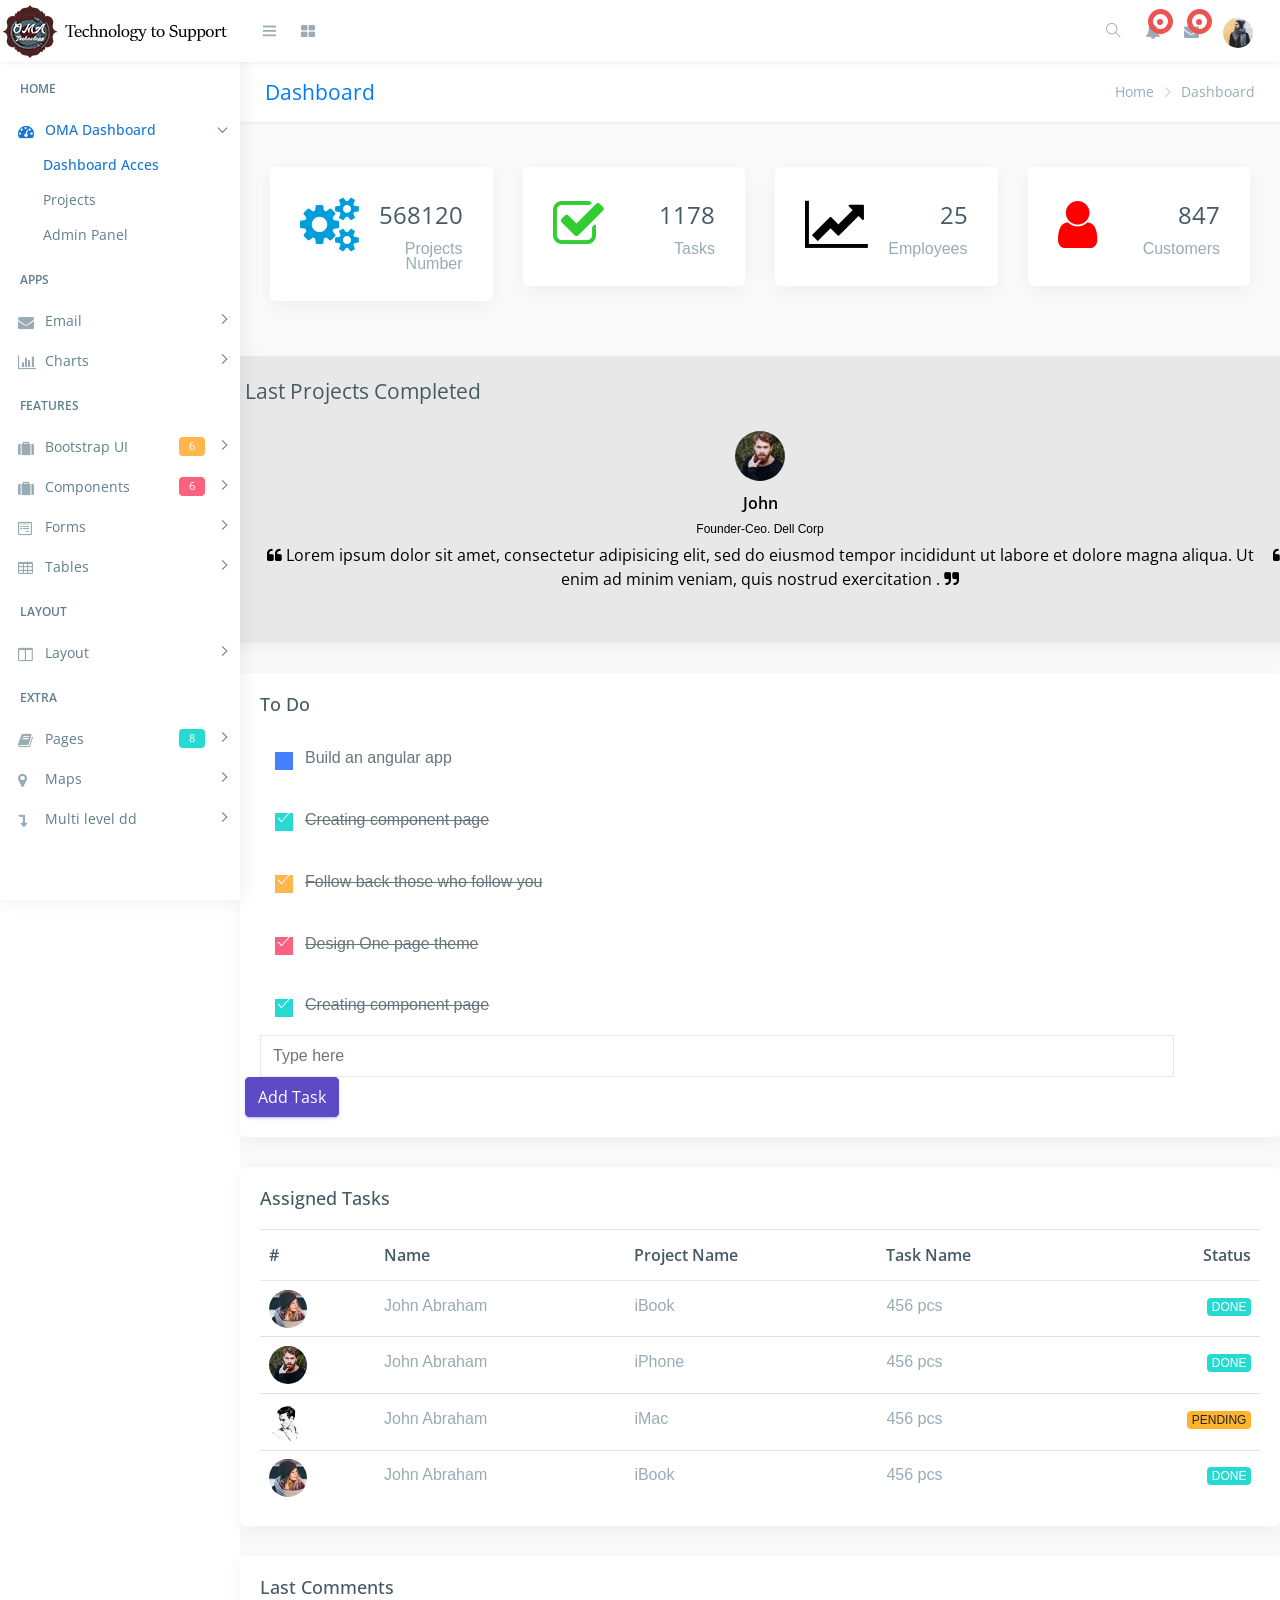
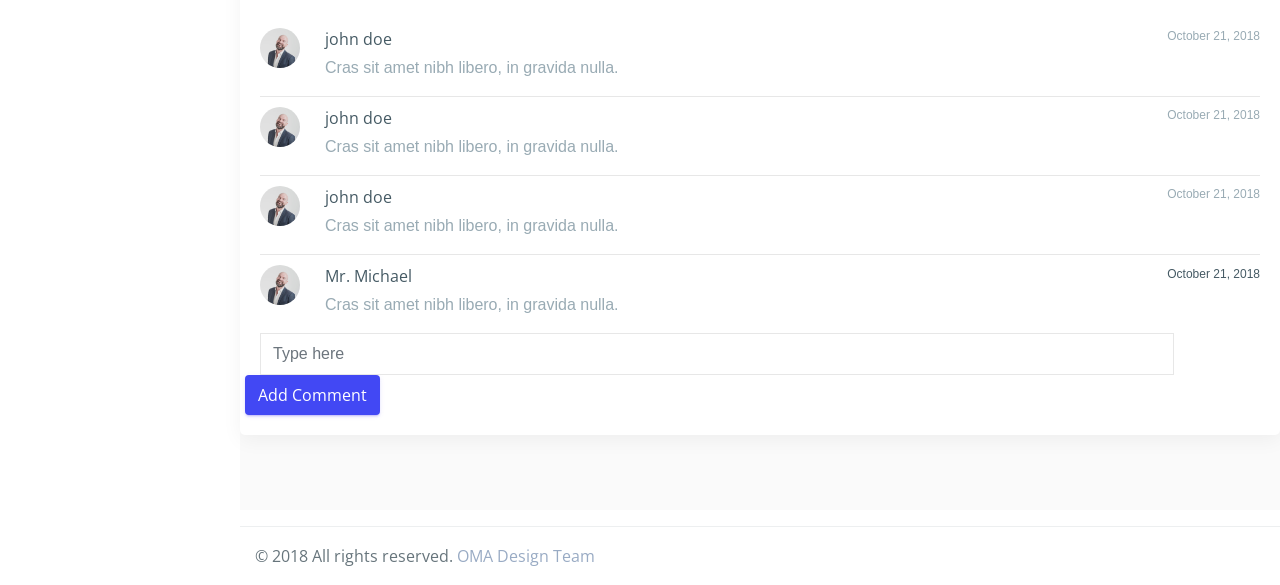
==== commit 39405f62: "refactoring. cleaning. class overhaul. project insert working." ====
--- a/servlet2/src/main/webapp/PanelWeb/index.html
+++ b/servlet2/src/main/webapp/PanelWeb/index.html
@@ -9,7 +9,7 @@
     <meta name="description" content="">
     <meta name="author" content="">
     <!-- Favicon icon -->
-    <link rel="icon" type="image/png" sizes="16x16" href="images/favicon.png">
+    <link rel="icon" type="image/png" sizes="16x16" href="images/logo.png">
     <title>Technology to Support Open Managing Applicaton </title>
     <!-- Bootstrap Core CSS -->
     <link href="css/lib/bootstrap/bootstrap.min.css" rel="stylesheet">
@@ -261,7 +261,8 @@
                     <li> <a class="has-arrow  " href="index.html" aria-expanded="false"><i class="fa fa-tachometer"></i><span class="hide-menu">OMA Dashboard </span></a>
                         <ul aria-expanded="false" class="collapse">
                             <li><a href="index.html">Dashboard Acces </a></li>
-                            <li><a href="index1.html">Analytics </a></li>
+                            <li><a href="index1.html">Projects</a></li>
+							<li><a href="index2.html">Admin Panel</a></li>
                         </ul>
                     </li>
                     <li class="nav-label">Apps</li>
@@ -543,6 +544,66 @@
                         </div>
                     </div>
                 </div>
+            </div>
+			  <div class="col-lg-12">
+                <div class="card">
+                    <div class="card-body">
+                        <h4 class="card-title">To Do</h4>
+                        <div class="card-content">
+                            <div class="todo-list">
+                                <div class="tdl-holder">
+                                    <div class="tdl-content">
+                                        <ul>
+                                            <li>
+                                                <label>
+                                                    <input type="checkbox"><i class="bg-primary"></i><span>Build an angular app</span>
+                                                    <a href='#' class="ti-close"></a>
+                                                </label>
+                                            </li>
+                                            <li>
+                                                <label>
+                                                    <input type="checkbox" checked><i class="bg-success"></i><span>Creating component page</span>
+                                                    <a href='#' class="ti-close"></a>
+                                                </label>
+                                            </li>
+                                            <li>
+                                                <label>
+                                                    <input type="checkbox" checked><i class="bg-warning"></i><span>Follow back those who follow you</span>
+                                                    <a href='#' class="ti-close"></a>
+                                                </label>
+                                            </li>
+                                            <li>
+                                                <label>
+                                                    <input type="checkbox" checked><i class="bg-danger"></i><span>Design One page theme</span>
+                                                    <a href='#' class="ti-close"></a>
+                                                </label>
+                                            </li>
+
+                                            <li>
+                                                <label>
+                                                    <input type="checkbox" checked><i class="bg-success"></i><span>Creating component page</span>
+                                                    <a href='#' class="ti-close"></a>
+                                                </label>
+                                            </li>
+                                        </ul>
+                                    </div>
+                                </div>
+                            </div>
+							<div class="row">
+								<div class="col-lg-11">
+                        
+									<input type="text" class="tdl-new form-control" placeholder="Type here">
+							
+								</div>
+									<button class="btn btn-primary" type="submit" name="addTask">Add Task</button>
+							</div>
+                        </div>
+                    </div>
+                </div>
+				
+				
+				
+				
             </div>
             <div class="col-lg-12">
                 <div class="card">
@@ -609,6 +670,7 @@
                                 </tr>
                                 </tbody>
                             </table>
+							
                         </div>
                     </div>
                 </div>
@@ -617,12 +679,12 @@
 
 
         <div class="row">
-            <div class="col-lg-8">
+            <div class="col-lg-12">
                 <div class="row">
-                    <div class="col-lg-6">
+                    <div class="col-lg-12">
                         <div class="card">
                             <div class="card-title">
-                                <h4>Message </h4>
+                                <h4>Last Comments </h4>
                             </div>
                             <div class="recent-comment">
                                 <div class="media">
@@ -667,81 +729,29 @@
                                         <div class="comment-date">October 21, 2018</div>
                                     </div>
                                 </div>
-                            </div>
-                        </div>
-                        <!-- /# card -->
-                    </div>
-                    <!-- /# column -->
-                    <div class="col-lg-6">
-                        <div class="card">
-                            <div class="card-body">
-                                <div class="year-calendar"></div>
-                            </div>
-                        </div>
-                    </div>
-
-
-                </div>
-            </div>
-
-            <div class="col-lg-4">
-                <div class="card">
-                    <div class="card-body">
-                        <h4 class="card-title">Todo</h4>
-                        <div class="card-content">
-                            <div class="todo-list">
-                                <div class="tdl-holder">
-                                    <div class="tdl-content">
-                                        <ul>
-                                            <li>
-                                                <label>
-                                                    <input type="checkbox"><i class="bg-primary"></i><span>Build an angular app</span>
-                                                    <a href='#' class="ti-close"></a>
-                                                </label>
-                                            </li>
-                                            <li>
-                                                <label>
-                                                    <input type="checkbox" checked><i class="bg-success"></i><span>Creating component page</span>
-                                                    <a href='#' class="ti-close"></a>
-                                                </label>
-                                            </li>
-                                            <li>
-                                                <label>
-                                                    <input type="checkbox" checked><i class="bg-warning"></i><span>Follow back those who follow you</span>
-                                                    <a href='#' class="ti-close"></a>
-                                                </label>
-                                            </li>
-                                            <li>
-                                                <label>
-                                                    <input type="checkbox" checked><i class="bg-danger"></i><span>Design One page theme</span>
-                                                    <a href='#' class="ti-close"></a>
-                                                </label>
-                                            </li>
-
-                                            <li>
-                                                <label>
-                                                    <input type="checkbox" checked><i class="bg-success"></i><span>Creating component page</span>
-                                                    <a href='#' class="ti-close"></a>
-                                                </label>
-                                            </li>
-                                        </ul>
-                                    </div>
-                                    <input type="text" class="tdl-new form-control" placeholder="Type here">
-                                </div>
-                            </div>
+								
+                            </div>
+							<div class="row">
+								<div class="col-lg-11">
+                        
+									<input type="text" class="tdl-new form-control" placeholder="Type here">
+							
+								</div>
+									<button class="btn btn-primary-asd" type="submit" name="addComment">Add Comment</button>
+							</div>
                         </div>
                     </div>
                 </div>
             </div>
-
         </div>
+		
 
 
         <!-- End PAge Content -->
     </div>
     <!-- End Container fluid  -->
     <!-- footer -->
-    <footer class="footer"> © 2018 All rights reserved. <a href="#">OMA Design</a></footer>
+    <footer class="footer"> © 2018 All rights reserved. <a href="#">OMA Design Team</a></footer>
     <!-- End footer -->
 </div>
 <!-- End Page wrapper  -->
--- a/servlet2/src/main/webapp/PanelWeb/css/lib/calendar2/pignose.calendar.min.css
+++ b/servlet2/src/main/webapp/PanelWeb/css/lib/calendar2/pignose.calendar.min.css
@@ -24,10 +24,10 @@
 }
 
 .pignose-calendar {
-    width: 100%;
+    width: 70%;
     background-color: #fff;
     border: 1px solid #d8d8d8;
-    font-size: 100%;
+    font-size: 60%;
 }
 
 .pignose-calendar .pignose-calendar-top {
@@ -59,7 +59,7 @@
 }
 
 .pignose-calendar .pignose-calendar-top .pignose-calendar-top-year {
-    font-size: 115%;
+    font-size: 105%;
     color: rgba(0, 0, 0, .5);
 }
 
--- a/servlet2/src/main/webapp/PanelWeb/css/style.css
+++ b/servlet2/src/main/webapp/PanelWeb/css/style.css
@@ -664,9 +664,12 @@
 }
 a,
 button {
+  border-width:5px;  
+  border-style:none;
   outline: none!important;
   text-decoration: none!important;
-  color: #99abb4;
+  color: #99abc4;
+  background: #fff;
   transition: all 0.2s ease 0s;
 }
 a.active,
@@ -2833,6 +2836,15 @@
   -o-transition: 0.2s ease-in;
   transition: 0.2s ease-in;
 }
+.btn-primary-asd{
+	  background: #4248f4;
+	   -webkit-box-shadow: 0 2px 2px 0 rgba(116, 96, 238, 0.14), 0 3px 1px -2px rgba(116, 96, 238, 0.2), 0 1px 5px 0 rgba(116, 96, 238, 0.12);
+		box-shadow: 0 2px 2px 0 rgba(116, 96, 238, 0.14), 0 3px 1px -2px rgba(116, 92, 238, 0.2), 0 1px 5px 0 rgba(116, 96, 238, 0.12);
+		-webkit-transition: 0.2s ease-in;
+	   color: #fff;
+	
+}
+
 .btn-primary:hover {
   background: #5c4ac7;
   -webkit-box-shadow: 0 14px 26px -12px rgba(116, 96, 238, 0.42), 0 4px 23px 0 rgba(0, 0, 0, 0.12), 0 8px 10px -5px rgba(116, 96, 238, 0.2);
